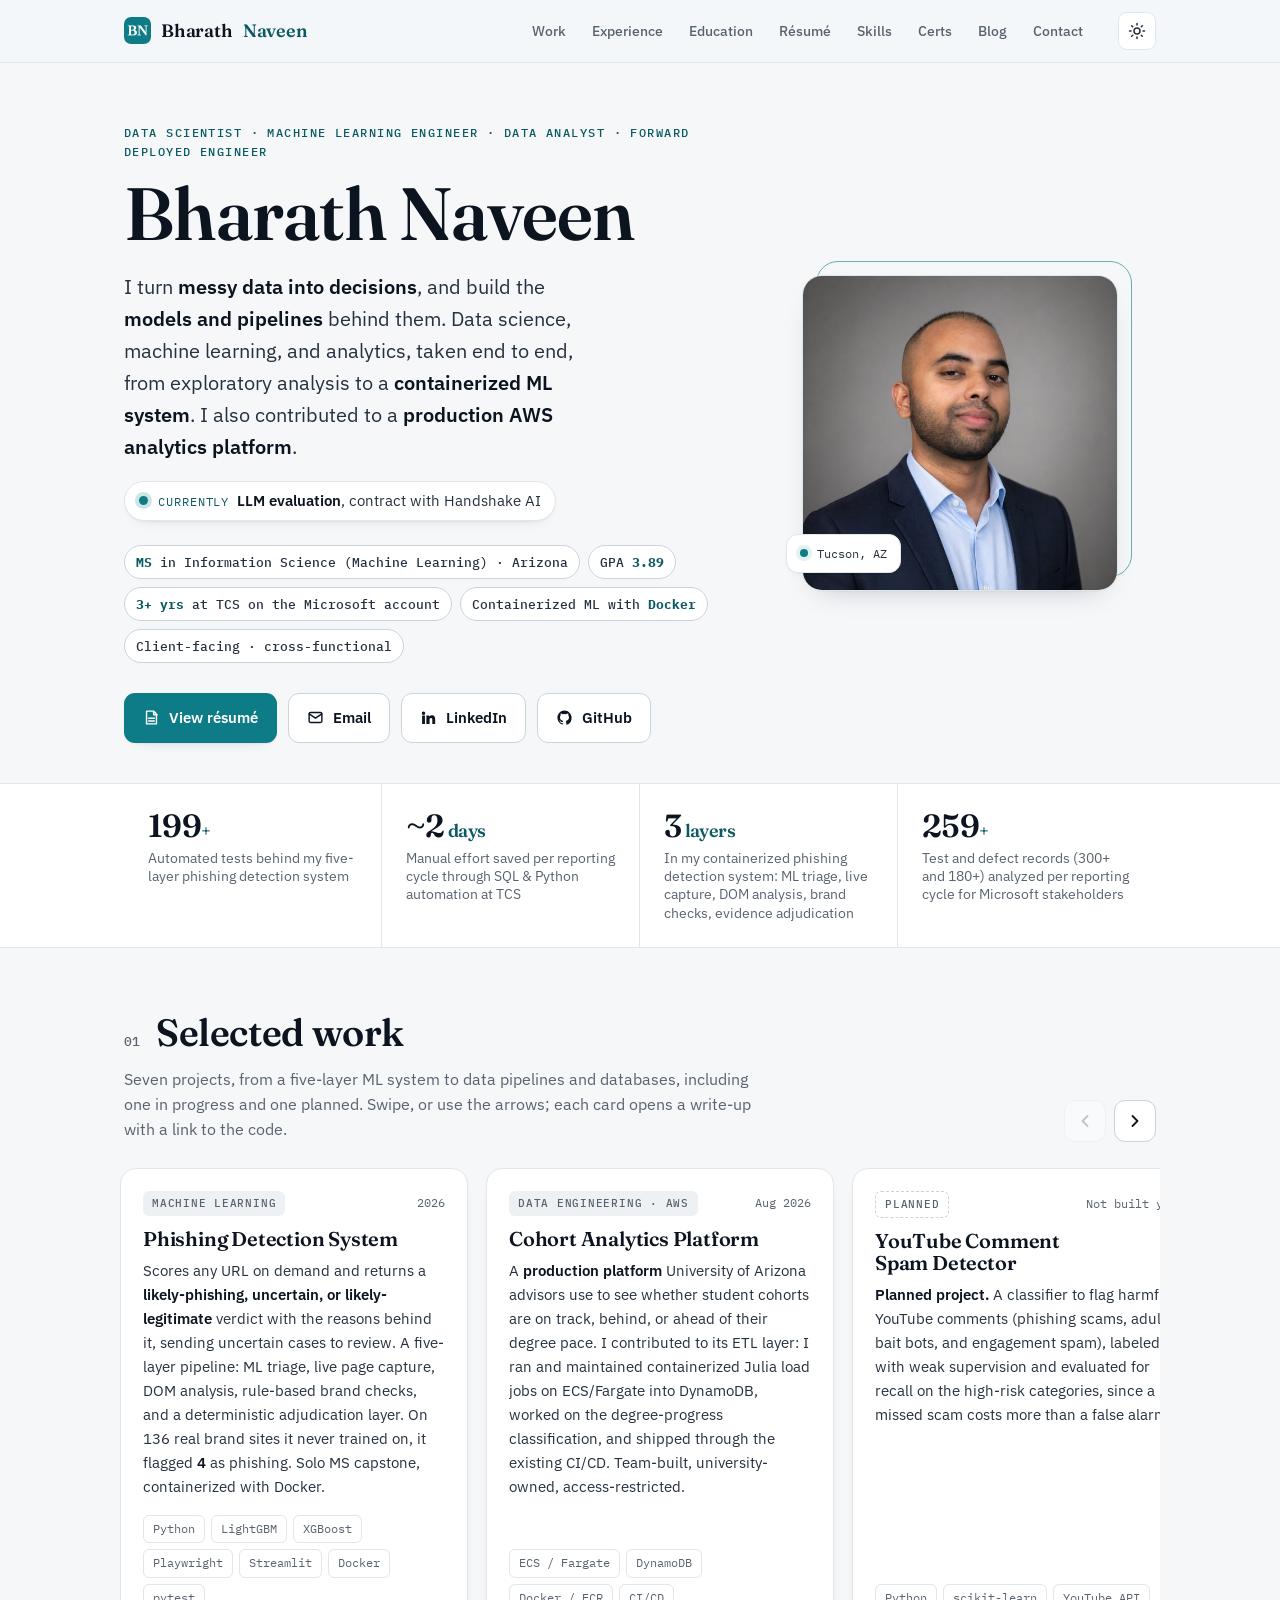
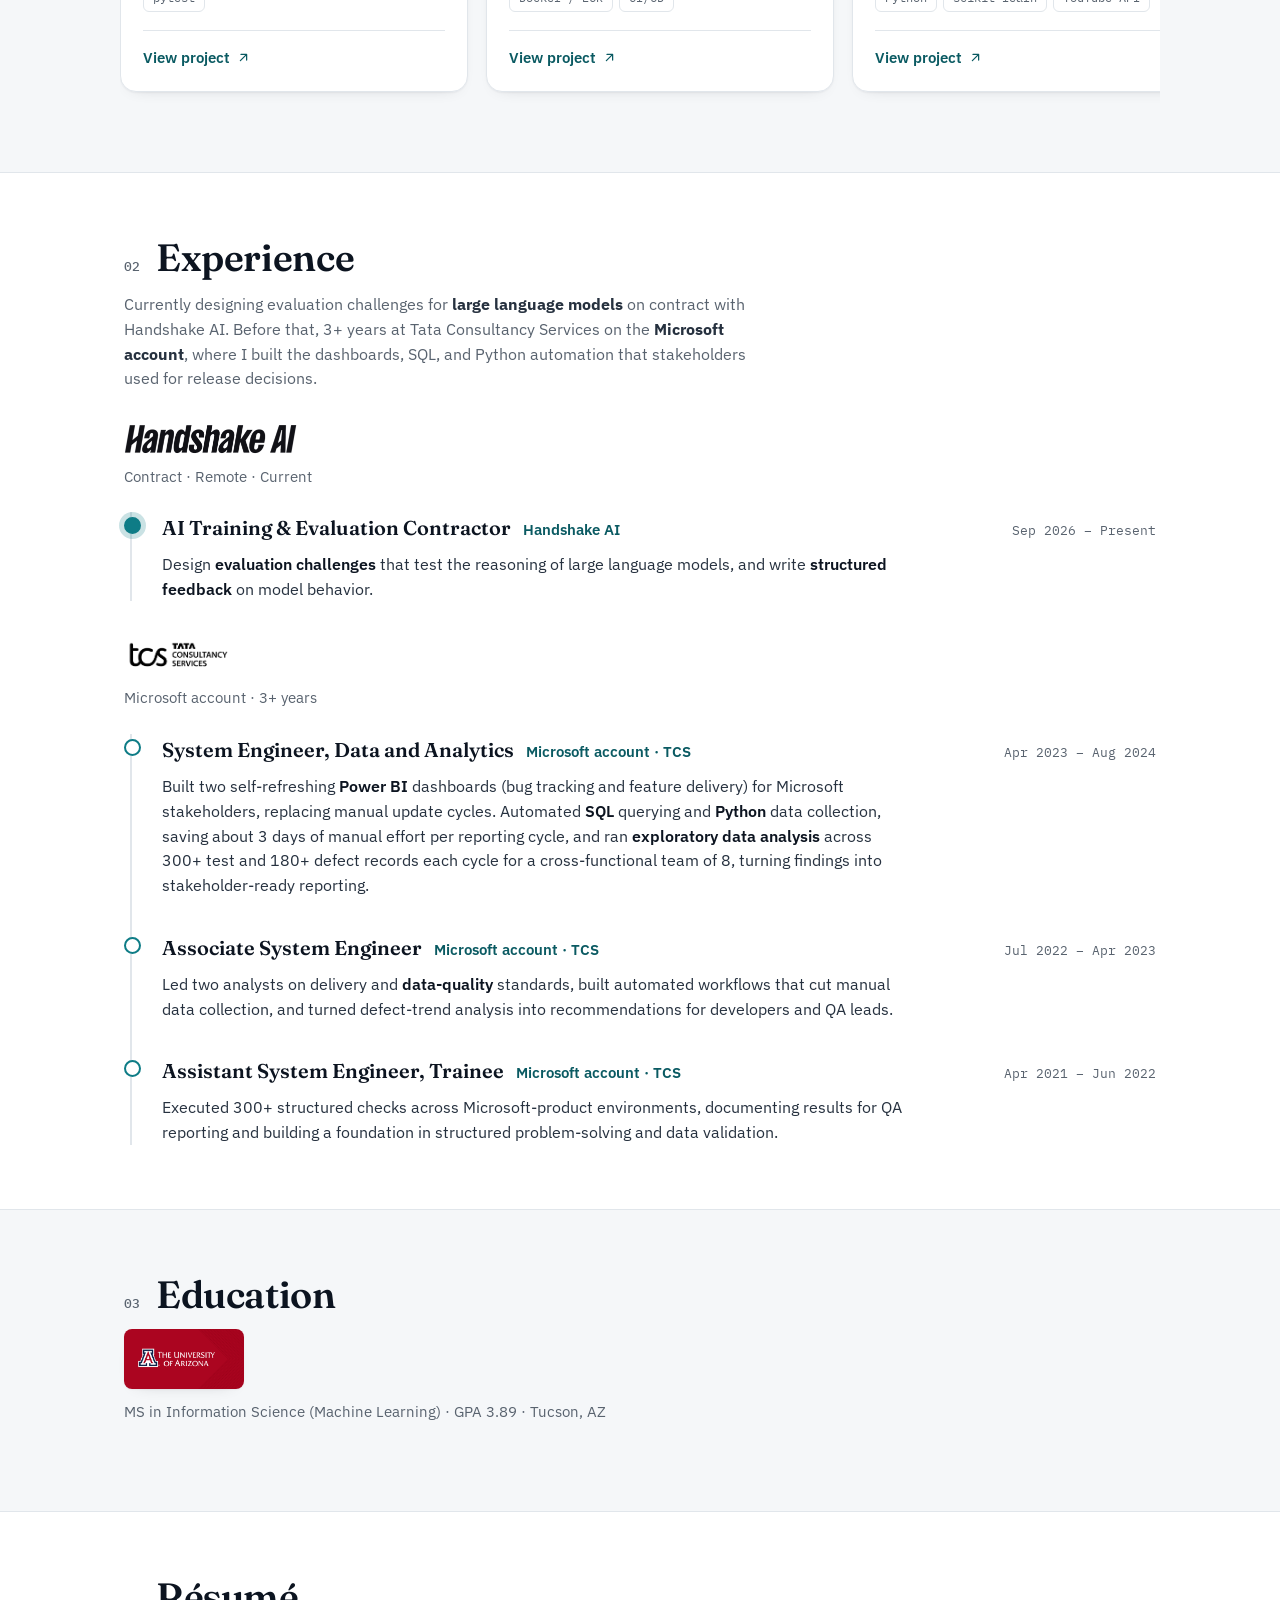
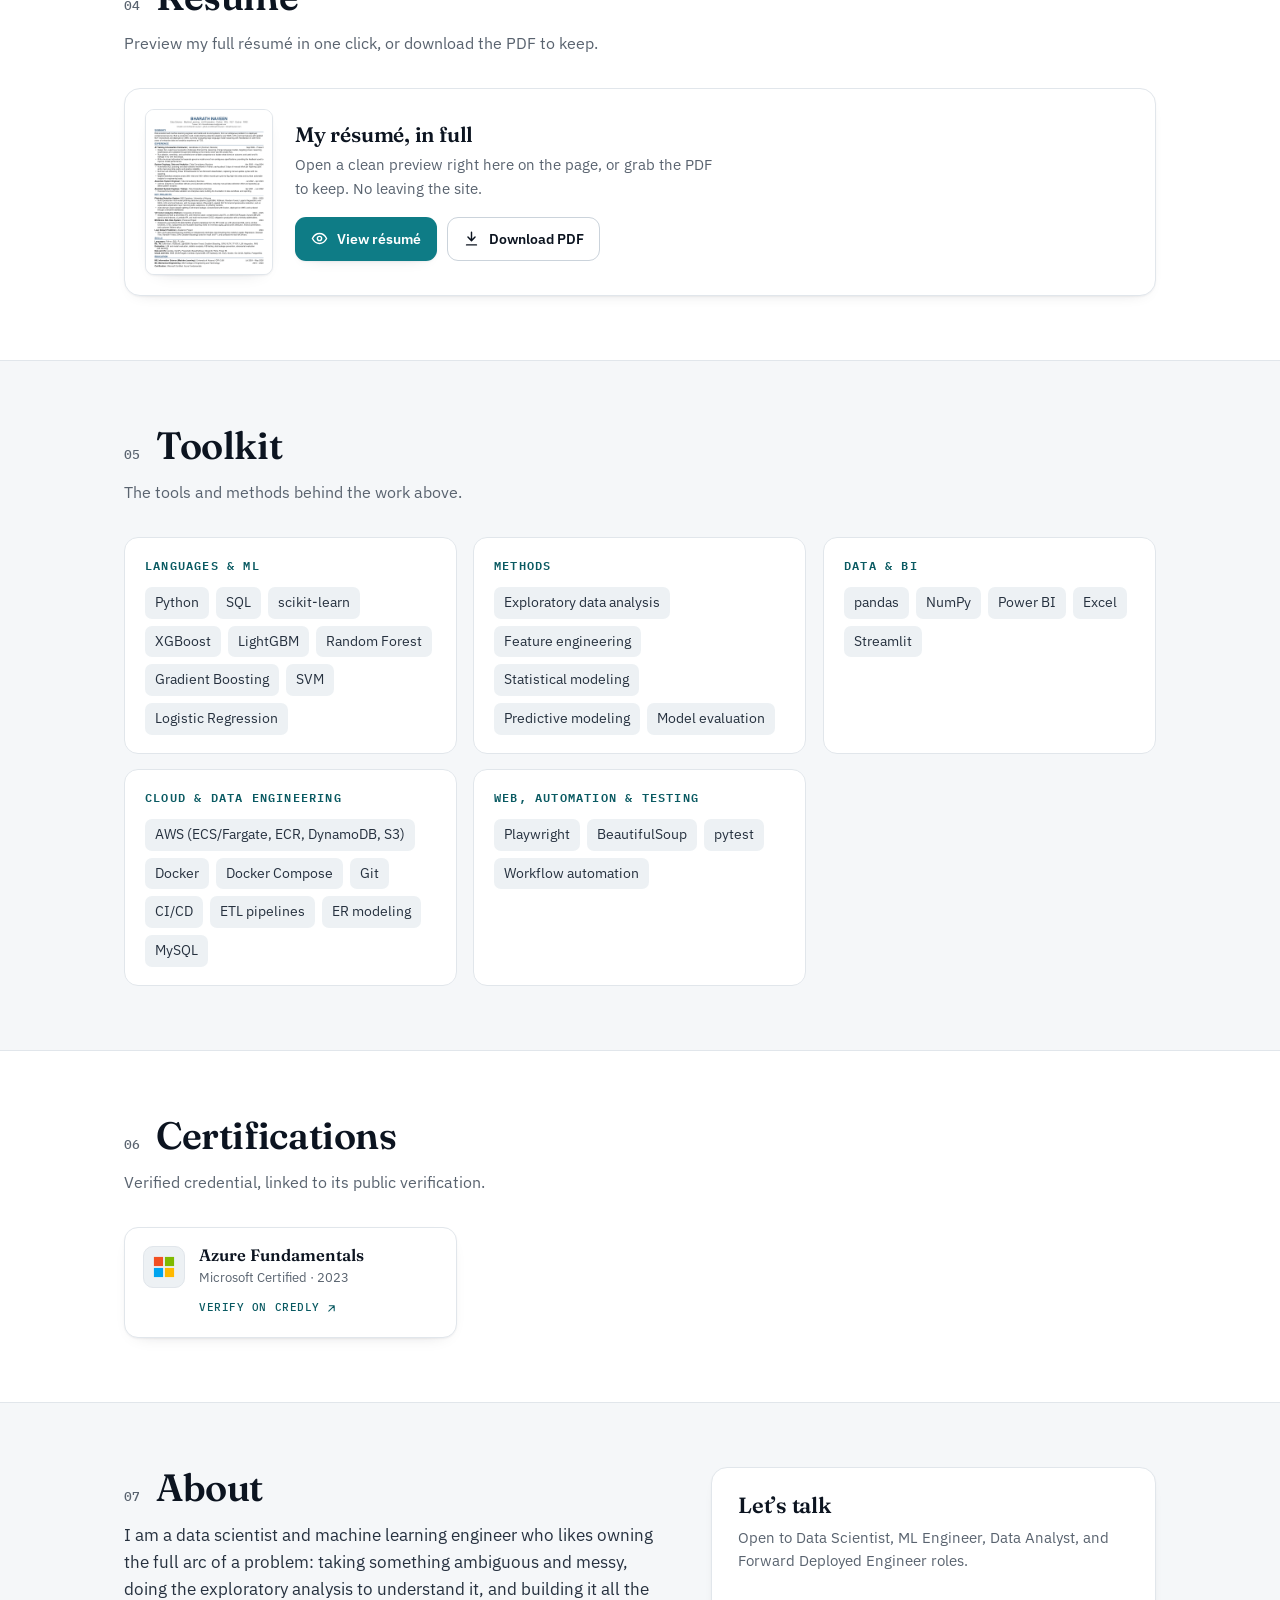
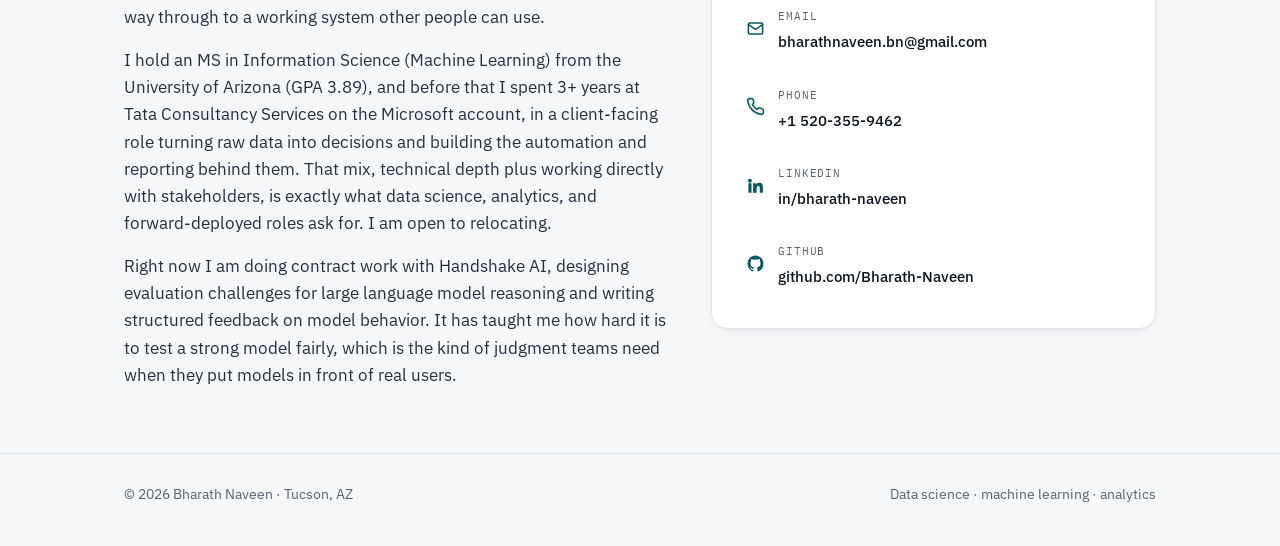
==== index.html @ 41e69784 "Phishing project: verified results from the rebuild" ====
<!doctype html>
<html lang="en">
<head>
<meta charset="utf-8">
<meta name="viewport" content="width=device-width, initial-scale=1">
<title>Bharath Naveen</title>
<meta name="description" content="Bharath Naveen, Data Scientist, Machine Learning Engineer, Data Analyst, and Forward Deployed Engineer. 3+ years at TCS on the Microsoft account. Contributed to a production AWS analytics platform; built a containerized ML system.">
<link rel="icon" href="assets/favicon.ico" sizes="any">
<link rel="icon" type="image/png" sizes="32x32" href="assets/favicon-32.png">
<link rel="icon" type="image/png" sizes="16x16" href="assets/favicon-16.png">
<link rel="apple-touch-icon" href="assets/apple-touch-icon.png">
<link rel="preconnect" href="https://fonts.googleapis.com">
<link rel="preconnect" href="https://fonts.gstatic.com" crossorigin>
<link rel="stylesheet" href="https://fonts.googleapis.com/css2?family=Fraunces:opsz,wght@9..144,400;9..144,500;9..144,600;9..144,700&family=IBM+Plex+Sans:wght@400;500;600;700&family=IBM+Plex+Mono:wght@400;500;600&display=swap">

<style>
/* ============ TOKENS ============ */
:root{
  --paper:#F5F7F9;
  --surface:#FFFFFF;
  --surface-2:#EDF1F4;
  --ink:#0C1420;
  --ink-soft:#26313F;
  --muted:#59636F;
  --line:#E1E6EB;
  --line-strong:#CBD3DB;
  --accent:#0E7C86;
  --accent-strong:#0A5A62;
  --accent-wash:#E4F1F1;
  --amber:#B76A18;
  --shadow:0 1px 2px rgba(12,20,32,.04), 0 12px 32px -18px rgba(12,20,32,.28);
  --shadow-sm:0 1px 2px rgba(12,20,32,.05), 0 6px 18px -14px rgba(12,20,32,.30);
}
:root:not([data-theme="light"]){
  @media (prefers-color-scheme: dark){
    --paper:#090E15;
    --surface:#101A24;
    --surface-2:#17232F;
    --ink:#E8EDF2;
    --ink-soft:#C4CDD7;
    --muted:#93A0AE;
    --line:#213040;
    --line-strong:#324456;
    --accent:#2DC6C0;
    --accent-strong:#5BD8D1;
    --accent-wash:#0F2A2C;
    --amber:#D89143;
    --shadow:0 1px 2px rgba(0,0,0,.4), 0 18px 40px -20px rgba(0,0,0,.7);
    --shadow-sm:0 1px 2px rgba(0,0,0,.4), 0 10px 24px -16px rgba(0,0,0,.6);
  }
}
:root[data-theme="dark"]{
  --paper:#090E15;
  --surface:#101A24;
  --surface-2:#17232F;
  --ink:#E8EDF2;
  --ink-soft:#C4CDD7;
  --muted:#93A0AE;
  --line:#213040;
  --line-strong:#324456;
  --accent:#2DC6C0;
  --accent-strong:#5BD8D1;
  --accent-wash:#0F2A2C;
  --amber:#D89143;
  --shadow:0 1px 2px rgba(0,0,0,.4), 0 18px 40px -20px rgba(0,0,0,.7);
  --shadow-sm:0 1px 2px rgba(0,0,0,.4), 0 10px 24px -16px rgba(0,0,0,.6);
}

*{box-sizing:border-box}
html{scroll-behavior:smooth}
@media (prefers-reduced-motion: reduce){html{scroll-behavior:auto}}
body{
  margin:0;
  background:var(--paper);
  color:var(--ink);
  font-family:"IBM Plex Sans", system-ui, -apple-system, "Segoe UI", sans-serif;
  font-size:17px;
  line-height:1.6;
  -webkit-font-smoothing:antialiased;
  text-rendering:optimizeLegibility;
}
a{color:inherit;text-decoration:none}
h1,h2,h3{font-family:"Fraunces", Georgia, "Times New Roman", serif; text-wrap:balance; margin:0; font-weight:600; letter-spacing:-.01em; line-height:1.08}
p{margin:0}
:focus-visible{outline:2.5px solid var(--accent); outline-offset:3px; border-radius:4px}

.wrap{max-width:1080px; margin:0 auto; padding:0 24px}
.eyebrow{
  font-family:"IBM Plex Mono", ui-monospace, monospace;
  font-size:12px; font-weight:500; letter-spacing:.12em; text-transform:uppercase;
  color:var(--accent-strong); line-height:1.6;
}

/* ============ SKIP + NAV ============ */
.skip{position:absolute; left:-9999px; top:0; background:var(--accent); color:#fff; padding:10px 16px; z-index:100; border-radius:0 0 8px 0}
.skip:focus{left:0}

.nav{
  position:sticky; top:0; z-index:50;
  backdrop-filter:saturate(1.4) blur(10px);
  background:color-mix(in srgb, var(--paper) 82%, transparent);
  border-bottom:1px solid var(--line);
}
.nav-inner{max-width:1080px; margin:0 auto; padding:12px 24px; display:flex; align-items:center; gap:20px}
.brand{font-family:"Fraunces",serif; font-weight:600; font-size:18px; letter-spacing:-.01em}
.brand span{color:var(--accent-strong)}
.nav-links{margin-left:auto; display:flex; gap:4px; align-items:center}
.nav-links a{
  font-size:14px; color:var(--muted); padding:7px 11px; border-radius:8px; font-weight:500;
  transition:color .15s, background .15s;
}
.nav-links a:hover{color:var(--ink); background:var(--surface-2)}
@media (max-width:960px){ .nav-links a.jump{display:none} }
.ttoggle{
  display:inline-flex; align-items:center; justify-content:center;
  width:38px; height:38px; border-radius:9px; border:1px solid var(--line);
  background:var(--surface); color:var(--ink-soft); cursor:pointer; margin-left:4px;
  transition:border-color .15s, color .15s;
}
.ttoggle:hover{border-color:var(--line-strong); color:var(--ink)}
.ttoggle svg{width:18px; height:18px}
.ttoggle .moon{display:none}
:root[data-theme="dark"] .ttoggle .moon{display:block}
:root[data-theme="dark"] .ttoggle .sun{display:none}
@media (prefers-color-scheme:dark){ :root:not([data-theme="light"]) .ttoggle .moon{display:block} :root:not([data-theme="light"]) .ttoggle .sun{display:none} }

/* ============ HERO ============ */
.hero{padding:60px 0 40px}
.hero-grid{display:grid; grid-template-columns:1.35fr .9fr; gap:52px; align-items:center}
@media (max-width:820px){ .hero-grid{grid-template-columns:1fr; gap:34px} .hero{padding:40px 0 30px} }
.hero h1{font-size:clamp(44px, 7vw, 74px); margin:16px 0 0; line-height:1}
.hero .lead{font-size:clamp(17.5px,2.1vw,20px); color:var(--ink-soft); margin-top:20px; max-width:40ch}
.hero .lead b{color:var(--ink); font-weight:600}

.chips{display:flex; flex-wrap:wrap; gap:8px; margin-top:24px}
.chip{
  font-family:"IBM Plex Mono",monospace; font-size:12.5px; font-weight:500;
  padding:6px 11px; border-radius:999px; border:1px solid var(--line-strong);
  color:var(--ink-soft); background:var(--surface); white-space:nowrap;
}
.chip b{color:var(--accent-strong)}

.cta{display:flex; flex-wrap:wrap; gap:11px; margin-top:30px}
.btn{
  display:inline-flex; align-items:center; gap:9px; font-weight:600; font-size:15px;
  padding:12px 18px; border-radius:11px; border:1px solid transparent; cursor:pointer;
  transition:transform .12s ease, box-shadow .15s, background .15s, border-color .15s;
}
.btn svg{width:17px; height:17px}
.btn-primary{background:var(--accent); color:#fff; box-shadow:var(--shadow-sm)}
.btn-primary:hover{transform:translateY(-2px); box-shadow:var(--shadow)}
.btn-ghost{background:var(--surface); color:var(--ink); border-color:var(--line-strong)}
.btn-ghost:hover{transform:translateY(-2px); border-color:var(--accent); color:var(--accent-strong)}
@media (prefers-reduced-motion:reduce){ .btn:hover{transform:none} }

.portrait-wrap{position:relative; justify-self:center}
.portrait{
  width:clamp(240px, 30vw, 316px); aspect-ratio:1; border-radius:20px; object-fit:cover;
  border:1px solid var(--line); box-shadow:var(--shadow); display:block; position:relative; z-index:2;
}
.portrait-frame{
  position:absolute; inset:-14px -14px auto auto; width:100%; height:100%;
  border:1.5px solid var(--accent); border-radius:22px; z-index:1; opacity:.6;
}
.portrait-badge{
  position:absolute; z-index:3; left:-16px; bottom:18px;
  background:var(--surface); border:1px solid var(--line); border-radius:12px;
  padding:9px 13px; box-shadow:var(--shadow-sm); display:flex; align-items:center; gap:9px;
  font-family:"IBM Plex Mono",monospace; font-size:12px; color:var(--ink-soft);
}
.dot{width:8px; height:8px; border-radius:50%; background:var(--accent); box-shadow:0 0 0 4px var(--accent-wash)}
@media (max-width:820px){ .portrait-badge{left:auto; right:-6px} }

/* ============ PROOF BAR ============ */
.proof{border-top:1px solid var(--line); border-bottom:1px solid var(--line); background:var(--surface)}
.proof-grid{display:grid; grid-template-columns:repeat(4,1fr)}
.proof-cell{padding:26px 24px; border-right:1px solid var(--line)}
.proof-cell:last-child{border-right:none}
.proof-num{font-family:"Fraunces",serif; font-size:32px; font-weight:600; letter-spacing:-.02em; font-variant-numeric:tabular-nums; line-height:1}
.proof-num small{font-size:18px; color:var(--accent-strong)}
.proof-lab{font-size:13.5px; color:var(--muted); margin-top:7px; line-height:1.35}
@media (max-width:720px){ .proof-grid{grid-template-columns:repeat(2,1fr)} .proof-cell:nth-child(2){border-right:none} .proof-cell:nth-child(1),.proof-cell:nth-child(2){border-bottom:1px solid var(--line)} }

/* ============ SECTIONS ============ */
section.block{padding:64px 0}
.tint{background:var(--surface); border-top:1px solid var(--line); border-bottom:1px solid var(--line)}
.sec-head{display:flex; align-items:baseline; gap:16px; margin-bottom:14px}
.sec-head h2{font-size:clamp(28px,4vw,38px)}
.sec-head .idx{font-family:"IBM Plex Mono",monospace; font-size:13px; color:var(--muted); font-weight:500}
.sec-sub{color:var(--muted); font-size:15.5px; margin-bottom:32px; max-width:64ch}
.sec-sub b{color:var(--ink-soft)}

/* ---- Work cards ---- */
.cards{display:grid; grid-template-columns:1fr 1fr; gap:20px}
@media (max-width:760px){ .cards{grid-template-columns:1fr} }
.card{
  background:var(--surface); border:1px solid var(--line); border-radius:16px; padding:26px 26px 22px;
  box-shadow:var(--shadow-sm); display:flex; flex-direction:column; position:relative;
  transition:transform .14s ease, border-color .15s, box-shadow .15s;
}
.tint .card{background:var(--paper)}
.card:hover{transform:translateY(-3px); border-color:var(--line-strong); box-shadow:var(--shadow)}
@media (prefers-reduced-motion:reduce){ .card:hover{transform:none} }
.card.feature{grid-column:span 2}
@media (max-width:760px){ .card.feature{grid-column:span 1} }
.card-tags{display:flex; gap:8px; flex-wrap:wrap; margin-bottom:14px}
.tag{font-family:"IBM Plex Mono",monospace; font-size:11px; font-weight:500; letter-spacing:.07em; text-transform:uppercase; padding:4px 9px; border-radius:6px; background:var(--surface-2); color:var(--muted)}
.tint .tag{background:var(--surface)}
.tag.live{background:var(--accent-wash); color:var(--accent-strong); display:inline-flex; align-items:center; gap:6px}
.tag.live .dot{width:7px;height:7px; box-shadow:0 0 0 3px color-mix(in srgb, var(--accent) 22%, transparent)}
.card h3{font-size:23px; letter-spacing:-.015em}
.card .what{color:var(--ink-soft); margin-top:10px; font-size:16px; max-width:78ch}
.card .what b{color:var(--ink); font-weight:600}
.card-mid{display:flex; flex-wrap:wrap; gap:24px; margin-top:18px}
.metric .mnum{font-family:"Fraunces",serif; font-size:23px; font-weight:600; font-variant-numeric:tabular-nums; letter-spacing:-.02em; line-height:1}
.metric .mlab{font-family:"IBM Plex Mono",monospace; font-size:11px; color:var(--muted); text-transform:uppercase; letter-spacing:.06em; margin-top:5px}
.stack{display:flex; flex-wrap:wrap; gap:6px; margin-top:18px}
.pill{font-family:"IBM Plex Mono",monospace; font-size:11.5px; padding:4px 9px; border-radius:6px; border:1px solid var(--line); color:var(--muted)}
.card-foot{margin-top:auto; padding-top:20px; display:flex; gap:16px; align-items:center; flex-wrap:wrap}
.link{font-weight:600; font-size:14.5px; color:var(--accent-strong); display:inline-flex; align-items:center; gap:6px}
.link svg{width:15px; height:15px; transition:transform .15s}
.link:hover svg{transform:translate(2px,-2px)}
.note{font-size:13px; color:var(--muted)}

/* ---- Projects rail ---- */
.rail-head{display:flex; align-items:flex-end; justify-content:space-between; gap:16px; margin-bottom:22px}
.rail-head .sec-sub{margin-bottom:0}
.rail-arrows{display:flex; gap:8px; flex:none}
.rail-btn{width:42px; height:42px; border-radius:11px; border:1px solid var(--line-strong); background:var(--surface); color:var(--ink); cursor:pointer; display:flex; align-items:center; justify-content:center; transition:border-color .15s, color .15s}
.rail-btn:hover{border-color:var(--accent); color:var(--accent-strong)}
.rail-btn:disabled{opacity:.35; cursor:default; border-color:var(--line); color:var(--muted)}
.rail-btn svg{width:20px; height:20px}
@media (max-width:640px){ .rail-arrows{display:none} }
.proj-rail{display:flex; gap:18px; overflow-x:auto; scroll-snap-type:x mandatory; scroll-behavior:smooth; padding:4px 4px 16px; margin:0 -4px}
.proj-rail:focus-visible{outline:2.5px solid var(--accent); outline-offset:4px; border-radius:8px}
.proj-rail::-webkit-scrollbar{height:8px}
.proj-rail::-webkit-scrollbar-thumb{background:var(--line-strong); border-radius:99px}
.proj-rail::-webkit-scrollbar-track{background:transparent}
.pcard{flex:0 0 clamp(288px, 84vw, 348px); scroll-snap-align:start; background:var(--surface); border:1px solid var(--line); border-radius:16px; padding:22px; box-shadow:var(--shadow-sm); display:flex; flex-direction:column; transition:border-color .15s, box-shadow .15s}
.pcard:hover{border-color:var(--line-strong); box-shadow:var(--shadow)}
.pcard .ptop{display:flex; align-items:center; justify-content:space-between; gap:10px; margin-bottom:12px}
.pcard .pdate{font-family:"IBM Plex Mono",monospace; font-size:11.5px; color:var(--muted); white-space:nowrap}
.pcard .tag.wip{background:transparent; border:1px dashed var(--line-strong); color:var(--muted)}
.pcard h3{font-size:20px; letter-spacing:-.01em}
.pcard .pwhat{color:var(--ink-soft); font-size:15px; margin-top:9px; flex:1}
.pcard .pwhat b{color:var(--ink); font-weight:600}
.pcard .pstack{display:flex; flex-wrap:wrap; gap:6px; margin-top:16px}
.pcard{position:relative}
.pcard .pfoot{margin-top:18px; padding-top:15px; border-top:1px solid var(--line); display:flex; gap:14px; align-items:center; flex-wrap:wrap}
.pcard .pfoot .link::after{content:""; position:absolute; inset:0; z-index:1; border-radius:16px}
.pcard:hover .pfoot .link{text-decoration:underline}

/* rail motion + polish */
.pcard{transition:border-color .18s ease, box-shadow .22s ease, transform .22s cubic-bezier(.22,.61,.36,1)}
.pcard:hover{border-color:var(--accent); transform:translateY(-5px); box-shadow:0 16px 38px -18px color-mix(in srgb, var(--accent) 40%, transparent), var(--shadow)}
.rail-btn{transition:border-color .15s, color .15s, transform .12s ease}
.rail-btn:active{transform:scale(.93)}
.proj-rail.grab{cursor:grab}
.proj-rail.dragging{cursor:grabbing; scroll-behavior:auto; scroll-snap-type:none; user-select:none}
@keyframes cardIn{from{opacity:0} to{opacity:1}}
.proj-rail.js-anim .pcard{opacity:0}
.proj-rail.js-anim.reveal .pcard{animation:cardIn .5s ease forwards}
.proj-rail.js-anim.reveal .pcard:nth-child(1){animation-delay:.03s}
.proj-rail.js-anim.reveal .pcard:nth-child(2){animation-delay:.10s}
.proj-rail.js-anim.reveal .pcard:nth-child(3){animation-delay:.17s}
.proj-rail.js-anim.reveal .pcard:nth-child(4){animation-delay:.24s}
.proj-rail.js-anim.reveal .pcard:nth-child(5){animation-delay:.31s}
.proj-rail.js-anim.reveal .pcard:nth-child(6){animation-delay:.38s}
.proj-rail.js-anim.reveal .pcard:nth-child(7){animation-delay:.45s}
@media (prefers-reduced-motion:reduce){ .pcard:hover{transform:none} .proj-rail.js-anim .pcard{opacity:1} }

/* ---- Experience ---- */
.xp{display:grid; grid-template-columns:1fr; gap:0; border-left:2px solid var(--line); margin-left:6px}
.xrow{position:relative; padding:0 0 34px 30px}
.xrow:last-child{padding-bottom:0}
.xrow::before{content:""; position:absolute; left:-8px; top:5px; width:13px; height:13px; border-radius:50%; background:var(--surface); border:2.5px solid var(--accent)}
.xrow .xtop{display:flex; flex-wrap:wrap; align-items:baseline; gap:6px 12px}
.xrole{font-family:"Fraunces",serif; font-size:20px; font-weight:600}
.xco{color:var(--accent-strong); font-weight:600; font-size:15px}
.xdate{font-family:"IBM Plex Mono",monospace; font-size:12.5px; color:var(--muted); margin-left:auto}
.xbody{color:var(--ink-soft); margin-top:8px; font-size:15.5px; max-width:74ch}
.xbody b{color:var(--ink); font-weight:600}

/* ---- Résumé card + modal ---- */
.resume-cta{display:flex; gap:22px; align-items:center; background:var(--surface); border:1px solid var(--line); border-radius:16px; padding:20px; box-shadow:var(--shadow-sm)}
.resume-thumb{flex:none; width:128px; height:166px; border-radius:9px; overflow:hidden; border:1px solid var(--line); box-shadow:var(--shadow-sm); display:block; cursor:pointer; position:relative; background:#fff}
.resume-thumb img{width:100%; height:100%; object-fit:cover; object-position:top center; display:block}
.resume-thumb::after{content:"View"; position:absolute; inset:auto 0 0 0; padding:14px 6px 6px; text-align:center; font-family:"IBM Plex Mono",monospace; font-size:11px; letter-spacing:.08em; text-transform:uppercase; color:#fff; background:linear-gradient(transparent, rgba(6,10,16,.78)); opacity:0; transition:opacity .15s}
.resume-thumb:hover::after{opacity:1}
.rc-body{flex:1; min-width:0}
.rc-body h3{font-size:21px}
.rc-body p{color:var(--muted); font-size:15px; margin-top:7px; max-width:48ch}
.rc-actions{display:flex; gap:10px; margin-top:16px; flex-wrap:wrap}
.btn-sm{padding:10px 15px; font-size:14px}
@media (max-width:560px){
  .resume-cta{flex-direction:column; align-items:stretch; gap:16px}
  .resume-thumb{width:100%; height:96px}
  .rc-actions .btn{flex:1; justify-content:center}
}

/* modal */
.modal[hidden]{display:none}
.modal{position:fixed; inset:0; z-index:100; display:flex; align-items:center; justify-content:center; padding:24px}
.modal-backdrop{position:absolute; inset:0; background:rgba(6,10,16,.74)}
.modal-panel{position:relative; z-index:1; background:var(--surface); border:1px solid var(--line); border-radius:14px; width:min(780px,100%); max-height:92vh; display:flex; flex-direction:column; overflow:hidden; box-shadow:var(--shadow)}
.modal-bar{display:flex; align-items:center; gap:12px; padding:13px 16px; border-bottom:1px solid var(--line)}
.modal-bar .mt{font-family:"Fraunces",serif; font-weight:600; font-size:18px; margin-right:auto}
.modal-close{width:36px; height:36px; border-radius:9px; border:1px solid var(--line); background:var(--paper); color:var(--ink); cursor:pointer; display:flex; align-items:center; justify-content:center; flex:none}
.modal-close:hover{border-color:var(--line-strong)}
.modal-close svg{width:18px; height:18px}
.modal-body{overflow-y:auto; padding:16px; display:flex; flex-direction:column; gap:14px; background:var(--surface-2)}
.modal-body img{width:100%; display:block; border:1px solid var(--line); border-radius:8px; background:#fff}
@media (max-width:560px){ .modal{padding:0} .modal-panel{width:100%; height:100%; max-height:100%; border-radius:0} }

/* ---- mobile polish ---- */
@media (max-width:640px){
  section.block{padding:46px 0}
  .hero{padding:32px 0 24px}
  .eyebrow{font-size:11px; letter-spacing:.1em}
  .proof-cell{padding:20px 16px}
  .cards{gap:16px}
}

/* ---- Skills ---- */
.skills{display:grid; grid-template-columns:repeat(3,1fr); gap:16px}
@media (max-width:760px){ .skills{grid-template-columns:1fr} }
.skgroup{background:var(--surface); border:1px solid var(--line); border-radius:14px; padding:18px 20px}
.tint .skgroup{background:var(--paper)}
.skgroup h4{margin:0 0 12px; font-family:"IBM Plex Mono",monospace; font-size:12px; font-weight:600; letter-spacing:.1em; text-transform:uppercase; color:var(--accent-strong)}
.sklist{display:flex; flex-wrap:wrap; gap:7px}
.sk{font-size:13.5px; padding:5px 10px; border-radius:7px; background:var(--surface-2); color:var(--ink-soft)}
.tint .sk{background:var(--surface)}

/* ---- Certifications ---- */
.certs-grid{display:grid; grid-template-columns:repeat(auto-fill, minmax(250px,1fr)); gap:16px}
.cert{display:flex; gap:14px; align-items:flex-start; background:var(--surface); border:1px solid var(--line); border-radius:14px; padding:18px; box-shadow:var(--shadow-sm); transition:transform .14s ease, border-color .15s}
.cert:hover{transform:translateY(-2px); border-color:var(--line-strong)}
@media (prefers-reduced-motion:reduce){ .cert:hover{transform:none} }
.cert-logo{flex:none; width:42px; height:42px; border-radius:10px; display:flex; align-items:center; justify-content:center; background:var(--surface-2); border:1px solid var(--line)}
.cert-logo svg{width:22px; height:22px}
.cert-b{min-width:0}
.cert-b h4{margin:0; font-family:"Fraunces",serif; font-size:16.5px; font-weight:600; line-height:1.18}
.cert-b .iss{font-size:13px; color:var(--muted); margin-top:3px}
.cert-b .vf{display:inline-flex; align-items:center; gap:5px; margin-top:10px; font-family:"IBM Plex Mono",monospace; font-size:11px; font-weight:500; color:var(--accent-strong); text-transform:uppercase; letter-spacing:.05em}
.cert-b .vf svg{width:13px; height:13px; transition:transform .15s}
.cert-b .vf:hover svg{transform:translate(2px,-2px)}
.learn-note{margin-top:20px; font-size:14.5px; color:var(--muted)}
.learn-note a{color:var(--accent-strong); font-weight:600}

/* ---- About / Contact ---- */
.about-grid{display:grid; grid-template-columns:1.1fr .9fr; gap:44px; align-items:start}
@media (max-width:760px){ .about-grid{grid-template-columns:1fr; gap:30px} }
.about p{color:var(--ink-soft); font-size:17px; max-width:60ch}
.about p + p{margin-top:16px}
.about-grid > *{min-width:0}
.contact-card .cv{overflow-wrap:anywhere}
.contact-card{background:var(--surface); border:1px solid var(--line); border-radius:16px; padding:26px; box-shadow:var(--shadow-sm)}
.tint .contact-card{background:var(--paper)}
.contact-card h3{font-size:22px}
.contact-list{margin-top:18px; display:flex; flex-direction:column; gap:2px}
.crow{display:flex; align-items:center; gap:13px; padding:11px 8px; border-radius:10px; transition:background .15s}
.crow:hover{background:var(--surface-2)}
.crow svg{width:19px; height:19px; color:var(--accent-strong); flex:none}
.crow .cl{font-family:"IBM Plex Mono",monospace; font-size:11px; text-transform:uppercase; letter-spacing:.08em; color:var(--muted)}
.crow .cv{font-size:15px; font-weight:500; color:var(--ink)}

footer{border-top:1px solid var(--line); padding:30px 0 40px; color:var(--muted); font-size:13.5px}
.foot-inner{display:flex; flex-wrap:wrap; gap:12px; align-items:center; justify-content:space-between}
.foot-inner a{color:var(--muted)}
.foot-inner a:hover{color:var(--accent-strong)}

/* ============ MOBILE NAV ============ */
.nav-right{display:flex; align-items:center; gap:6px}
.nav-toggle{
  display:none; width:38px; height:38px; border-radius:9px; border:1px solid var(--line);
  background:var(--surface); color:var(--ink-soft); cursor:pointer; position:relative;
  transition:border-color .15s, color .15s;
}
.nav-toggle:hover{border-color:var(--line-strong); color:var(--ink)}
.nav-toggle .bar{position:absolute; left:9px; right:9px; height:2px; background:currentColor; border-radius:2px; transition:transform .26s cubic-bezier(.22,.61,.36,1), opacity .18s ease}
.nav-toggle .bar:nth-child(1){top:12px}
.nav-toggle .bar:nth-child(2){top:18px}
.nav-toggle .bar:nth-child(3){top:24px}
.nav-toggle[aria-expanded="true"] .bar:nth-child(1){transform:translateY(6px) rotate(45deg)}
.nav-toggle[aria-expanded="true"] .bar:nth-child(2){opacity:0}
.nav-toggle[aria-expanded="true"] .bar:nth-child(3){transform:translateY(-6px) rotate(-45deg)}
.mobile-menu{display:none; overflow:hidden; border-bottom:1px solid transparent}
.mobile-menu .mm-inner{max-width:1080px; margin:0 auto; padding:6px 16px 14px; display:flex; flex-direction:column}
.mobile-menu a{padding:14px 12px; border-radius:10px; font-size:16px; font-weight:500; color:var(--ink-soft); border-bottom:1px solid var(--line)}
.mobile-menu a:last-child{border-bottom:none}
.mobile-menu a:active,.mobile-menu a:hover{background:var(--surface-2); color:var(--ink)}
@media (max-width:960px){
  .nav-links{display:none}
  .nav-toggle{display:inline-flex; align-items:center; justify-content:center}
  .nav-right{margin-left:auto}
  .mobile-menu{display:block; max-height:0; border-bottom-color:var(--line); transition:max-height .34s cubic-bezier(.22,.61,.36,1)}
  .mobile-menu.open{max-height:78vh}
}
@media (prefers-reduced-motion:reduce){ .mobile-menu{transition:none} .nav-toggle .bar{transition:none} }

/* ============ SCROLL REVEAL ============ */
.rv{opacity:0; transform:translateY(22px); transition:opacity .7s cubic-bezier(.22,.61,.36,1), transform .7s cubic-bezier(.22,.61,.36,1); will-change:opacity, transform}
.rv.in{opacity:1; transform:none}
@media (prefers-reduced-motion:reduce){ .rv{opacity:1; transform:none; transition:none} }

/* hero load-in */
@keyframes heroUp{from{opacity:0; transform:translateY(16px)} to{opacity:1; transform:none}}
.hero .eyebrow,.hero h1,.hero .lead,.hero .now-line,.hero .chips,.hero .cta,.portrait-wrap{opacity:0; animation:heroUp .75s cubic-bezier(.22,.61,.36,1) forwards}
.hero .eyebrow{animation-delay:.04s}
.hero h1{animation-delay:.12s}
.hero .lead{animation-delay:.22s}
.hero .now-line{animation-delay:.27s}
.hero .chips{animation-delay:.32s}
.hero .cta{animation-delay:.42s}
.portrait-wrap{animation-delay:.18s}
@media (prefers-reduced-motion:reduce){ .hero .eyebrow,.hero h1,.hero .lead,.hero .now-line,.hero .chips,.hero .cta,.portrait-wrap{opacity:1; animation:none} }

/* ============ BRAND LOGO + ORG LOGOS ============ */
.brand{display:inline-flex; align-items:center; gap:10px}
.brand-logo{width:27px; height:27px; border-radius:7px; display:block; flex:none}
.orglockup{margin-bottom:24px}
.orglogo-img{display:block; width:auto; margin:0 0 11px}
.orglogo-img.tcs{height:34px}
.orglogo-img.ua{height:60px; border-radius:8px; box-shadow:var(--shadow-sm)}
.orglogo-img.hs{height:30px}
.tcs-d,.hs-d{display:none}
:root[data-theme="dark"] .tcs-l,:root[data-theme="dark"] .hs-l{display:none}
:root[data-theme="dark"] .tcs-d,:root[data-theme="dark"] .hs-d{display:block}
@media (prefers-color-scheme:dark){ :root:not([data-theme="light"]) .tcs-l,:root:not([data-theme="light"]) .hs-l{display:none} :root:not([data-theme="light"]) .tcs-d,:root:not([data-theme="light"]) .hs-d{display:block} }
.orgmeta{font-size:14.5px; color:var(--muted)}
.xp + .orglockup{margin-top:40px}
.xrow.now::before{background:var(--accent); box-shadow:0 0 0 5px color-mix(in srgb, var(--accent) 22%, transparent)}
/* hero "currently" line */
.now-line{display:inline-flex; align-items:center; gap:10px; margin-top:18px; padding:7px 14px; border:1px solid var(--line); border-radius:999px; background:var(--surface); font-size:14.5px; color:var(--ink-soft); box-shadow:var(--shadow-sm)}
.now-line b{color:var(--ink); font-weight:600}
.now-line .now-dot{flex:none; width:9px; height:9px; border-radius:50%; background:var(--accent); box-shadow:0 0 0 4px color-mix(in srgb, var(--accent) 20%, transparent)}
.now-line .now-k{font-family:"IBM Plex Mono",monospace; font-size:11.5px; letter-spacing:.08em; text-transform:uppercase; color:var(--accent-strong)}
@media (max-width:560px){ .now-line{border-radius:14px; align-items:flex-start} .now-line .now-dot{margin-top:5px} }
</style>
</head>
<body>
<a class="skip" href="#work">Skip to work</a>

<nav class="nav">
  <div class="nav-inner">
    <a class="brand" href="#top"><img class="brand-logo" src="assets/apple-touch-icon.png" alt=""> Bharath <span>Naveen</span></a>
    <div class="nav-links">
      <a class="jump" href="#work">Work</a>
      <a class="jump" href="#experience">Experience</a>
      <a class="jump" href="#education">Education</a>
      <a class="jump" href="#resume">Résumé</a>
      <a class="jump" href="#skills">Skills</a>
      <a class="jump" href="#certs">Certs</a>
      <a class="jump" href="blog.html">Blog</a>
      <a class="jump" href="#contact">Contact</a>
    </div>
    <div class="nav-right">
      <button class="ttoggle" id="themeBtn" aria-label="Toggle light and dark theme">
        <svg class="sun" viewBox="0 0 24 24" fill="none" stroke="currentColor" stroke-width="2" stroke-linecap="round"><circle cx="12" cy="12" r="4"/><path d="M12 2v2M12 20v2M4.9 4.9l1.4 1.4M17.7 17.7l1.4 1.4M2 12h2M20 12h2M4.9 19.1l1.4-1.4M17.7 6.3l1.4-1.4"/></svg>
        <svg class="moon" viewBox="0 0 24 24" fill="none" stroke="currentColor" stroke-width="2" stroke-linecap="round" stroke-linejoin="round"><path d="M21 12.8A9 9 0 1 1 11.2 3a7 7 0 0 0 9.8 9.8z"/></svg>
      </button>
      <button class="nav-toggle" id="navToggle" aria-label="Open menu" aria-expanded="false" aria-controls="mobileMenu">
        <span class="bar"></span><span class="bar"></span><span class="bar"></span>
      </button>
    </div>
  </div>
  <div class="mobile-menu" id="mobileMenu">
    <div class="mm-inner">
      <a href="#work">Work</a>
      <a href="#experience">Experience</a>
      <a href="#education">Education</a>
      <a href="#resume">Résumé</a>
      <a href="#skills">Skills</a>
      <a href="#certs">Certs</a>
      <a href="blog.html">Blog</a>
      <a href="#about">About</a>
      <a href="#contact">Contact</a>
    </div>
  </div>
</nav>

<span id="top"></span>
<header class="hero">
  <div class="wrap hero-grid">
    <div>
      <p class="eyebrow">Data Scientist · Machine Learning Engineer · Data Analyst · Forward Deployed Engineer</p>
      <h1>Bharath Naveen</h1>
      <p class="lead">I turn <b>messy data into decisions</b>, and build the <b>models and pipelines</b> behind them. Data science, machine learning, and analytics, taken end to end, from exploratory analysis to a <b>containerized ML system</b>. I also contributed to a <b>production AWS analytics platform</b>.</p>
      <a class="now-line" href="#experience"><span class="now-dot" aria-hidden="true"></span><span><span class="now-k">Currently</span>&nbsp; <b>LLM evaluation</b>, contract with Handshake AI</span></a>
      <div class="chips">
        <span class="chip"><b>MS</b>&nbsp;in Information Science (Machine Learning) · Arizona</span>
        <span class="chip">GPA <b>3.89</b></span>
        <span class="chip"><b>3+ yrs</b>&nbsp;at TCS on the Microsoft account</span>
        <span class="chip">Containerized ML with <b>Docker</b></span>
        <span class="chip">Client-facing · cross-functional</span>
      </div>
      <div class="cta">
        <a class="btn btn-primary" href="assets/Bharath_Naveen_Resume.pdf" data-resume>
          <svg viewBox="0 0 24 24" fill="none" stroke="currentColor" stroke-width="2" stroke-linecap="round" stroke-linejoin="round"><path d="M9 3h6l4 4v14H5V3zM15 3v5h5M8 13h8M8 17h8"/></svg>
          View résumé
        </a>
        <a class="btn btn-ghost" href="mailto:bharathnaveen.bn@gmail.com">
          <svg viewBox="0 0 24 24" fill="none" stroke="currentColor" stroke-width="2" stroke-linecap="round" stroke-linejoin="round"><rect x="3" y="5" width="18" height="14" rx="2"/><path d="m3 7 9 6 9-6"/></svg>
          Email
        </a>
        <a class="btn btn-ghost" href="https://www.linkedin.com/in/bharath-naveen/" target="_blank" rel="noopener">
          <svg viewBox="0 0 24 24" fill="currentColor"><path d="M4.98 3.5a2.5 2.5 0 1 1 0 5 2.5 2.5 0 0 1 0-5zM3 9h4v12H3zM9 9h3.8v1.7h.05c.53-1 1.83-2.05 3.76-2.05 4.02 0 4.76 2.65 4.76 6.1V21h-4v-5.4c0-1.29-.02-2.95-1.8-2.95-1.8 0-2.07 1.4-2.07 2.85V21H9z"/></svg>
          LinkedIn
        </a>
        <a class="btn btn-ghost" href="https://github.com/Bharath-Naveen" target="_blank" rel="noopener">
          <svg viewBox="0 0 24 24" fill="currentColor"><path d="M12 2C6.48 2 2 6.58 2 12.25c0 4.53 2.87 8.37 6.84 9.73.5.1.68-.22.68-.49 0-.24-.01-.87-.01-1.71-2.78.62-3.37-1.37-3.37-1.37-.45-1.18-1.11-1.49-1.11-1.49-.91-.64.07-.62.07-.62 1 .07 1.53 1.06 1.53 1.06.89 1.56 2.34 1.11 2.91.85.09-.66.35-1.11.63-1.37-2.22-.26-4.56-1.14-4.56-5.06 0-1.12.39-2.03 1.03-2.75-.1-.26-.45-1.3.1-2.71 0 0 .84-.28 2.75 1.05a9.3 9.3 0 0 1 5 0c1.91-1.33 2.75-1.05 2.75-1.05.55 1.41.2 2.45.1 2.71.64.72 1.03 1.63 1.03 2.75 0 3.93-2.35 4.79-4.58 5.05.36.32.68.95.68 1.92 0 1.39-.01 2.51-.01 2.85 0 .27.18.6.69.49A10.03 10.03 0 0 0 22 12.25C22 6.58 17.52 2 12 2z"/></svg>
          GitHub
        </a>
      </div>
    </div>
    <div class="portrait-wrap">
      <span class="portrait-frame" aria-hidden="true"></span>
      <img class="portrait" src="assets/headshot.jpg" alt="Portrait of Bharath Naveen" width="316" height="316">
      <span class="portrait-badge"><span class="dot"></span>Tucson, AZ</span>
    </div>
  </div>
</header>

<div class="proof">
  <div class="wrap">
    <div class="proof-grid">
      <div class="proof-cell">
        <div class="proof-num"><span class="cnum" data-to="370" data-dec="0">0</span><small>+</small></div>
        <div class="proof-lab">Automated tests behind my five-layer phishing detection system</div>
      </div>
      <div class="proof-cell">
        <div class="proof-num">~<span class="cnum" data-to="3" data-dec="0">0</span><small>&nbsp;days</small></div>
        <div class="proof-lab">Manual effort saved per reporting cycle through SQL &amp; Python automation at TCS</div>
      </div>
      <div class="proof-cell">
        <div class="proof-num"><span class="cnum" data-to="5" data-dec="0">0</span><small>&nbsp;layers</small></div>
        <div class="proof-lab">In my containerized phishing detection system: ML triage, live capture, DOM analysis, brand checks, evidence adjudication</div>
      </div>
      <div class="proof-cell">
        <div class="proof-num"><span class="cnum" data-to="480" data-dec="0">0</span><small>+</small></div>
        <div class="proof-lab">Test and defect records (300+ and 180+) analyzed per reporting cycle for Microsoft stakeholders</div>
      </div>
    </div>
  </div>
</div>

<main>
<section class="block" id="work">
  <div class="wrap">
    <div class="sec-head"><span class="idx">01</span><h2>Selected work</h2></div>
    <div class="rail-head">
      <p class="sec-sub">Seven projects, from a five-layer ML system to data pipelines and databases, including one in progress and one planned. Swipe, or use the arrows; each card opens a write-up with a link to the code.</p>
      <div class="rail-arrows">
        <button class="rail-btn" data-prev aria-label="Previous projects"><svg viewBox="0 0 24 24" fill="none" stroke="currentColor" stroke-width="2.2" stroke-linecap="round" stroke-linejoin="round"><path d="M15 6l-6 6 6 6"/></svg></button>
        <button class="rail-btn" data-next aria-label="Next projects"><svg viewBox="0 0 24 24" fill="none" stroke="currentColor" stroke-width="2.2" stroke-linecap="round" stroke-linejoin="round"><path d="M9 6l6 6-6 6"/></svg></button>
      </div>
    </div>
    <!-- ============================================================
         PROJECT RAIL. To ADD a project: copy one <article class="pcard">
         ... </article> block below, paste it in, and edit the tag, date,
         title, description, tech pills, and the GitHub link.
    ============================================================ -->
    <div class="proj-rail" tabindex="0" aria-label="Projects, scroll horizontally">

      <!-- PROJECT CARD -->
      <article class="pcard">
        <div class="ptop"><span class="tag">Machine Learning</span><span class="pdate">2026</span></div>
        <h3>Phishing Detection System</h3>
        <p class="pwhat">Scores any URL on demand and returns a <b>likely-phishing, uncertain, or likely-legitimate</b> verdict with the reasons behind it, sending uncertain cases to review. A five-layer pipeline: ML triage, live page capture, DOM analysis, rule-based brand checks, and a deterministic adjudication layer. On 136 real brand sites it never trained on, it flagged <b>4</b> as phishing. Solo MS capstone, containerized with Docker.</p>
        <div class="pstack"><span class="pill">Python</span><span class="pill">LightGBM</span><span class="pill">XGBoost</span><span class="pill">Playwright</span><span class="pill">Streamlit</span><span class="pill">Docker</span><span class="pill">pytest</span></div>
        <div class="pfoot"><a class="link" href="projects/phishing-detection-system.html">View project <svg viewBox="0 0 24 24" fill="none" stroke="currentColor" stroke-width="2" stroke-linecap="round" stroke-linejoin="round"><path d="M7 17 17 7M8 7h9v9"/></svg></a></div>
      </article>

      <!-- PROJECT CARD -->
      <article class="pcard">
        <div class="ptop"><span class="tag">Data Engineering &middot; AWS</span><span class="pdate">Aug 2026</span></div>
        <h3>Cohort Analytics Platform</h3>
        <p class="pwhat">A <b>production platform</b> University of Arizona advisors use to see whether student cohorts are on track, behind, or ahead of their degree pace. I contributed to its ETL layer: I ran and maintained containerized Julia load jobs on ECS/Fargate into DynamoDB, worked on the degree-progress classification, and shipped through the existing CI/CD. Team-built, university-owned, access-restricted.</p>
        <div class="pstack"><span class="pill">ECS / Fargate</span><span class="pill">DynamoDB</span><span class="pill">Docker / ECR</span><span class="pill">CI/CD</span></div>
        <div class="pfoot"><a class="link" href="projects/cohort-analytics-platform.html">View project <svg viewBox="0 0 24 24" fill="none" stroke="currentColor" stroke-width="2" stroke-linecap="round" stroke-linejoin="round"><path d="M7 17 17 7M8 7h9v9"/></svg></a></div>
      </article>

      <!-- PROJECT CARD -->
      <article class="pcard">
        <div class="ptop"><span class="tag wip">Planned</span><span class="pdate">Not built yet</span></div>
        <h3>YouTube Comment Spam Detector</h3>
        <p class="pwhat"><b>Planned project.</b> A classifier to flag harmful YouTube comments (phishing scams, adult-bait bots, and engagement spam), labeled with weak supervision and evaluated for recall on the high-risk categories, since a missed scam costs more than a false alarm.</p>
        <div class="pstack"><span class="pill">Python</span><span class="pill">scikit-learn</span><span class="pill">YouTube API</span></div>
        <div class="pfoot"><a class="link" href="projects/youtube-comment-spam-detector.html">View project <svg viewBox="0 0 24 24" fill="none" stroke="currentColor" stroke-width="2" stroke-linecap="round" stroke-linejoin="round"><path d="M7 17 17 7M8 7h9v9"/></svg></a></div>
      </article>

      <!-- PROJECT CARD -->
      <article class="pcard">
        <div class="ptop"><span class="tag">Predictive Modeling</span><span class="pdate">2025</span></div>
        <h3>Loan Default Prediction</h3>
        <p class="pwhat">Predicts which borrowers are likely to <b>default</b>, using German Credit data (1,000 borrowers). I benchmarked five models and tuned the top two for F1; Gradient Boosting came out best at <b>ROC-AUC 0.77</b>. Top drivers: employment duration, checking-account status, years at residence, age, and loan duration.</p>
        <div class="pstack"><span class="pill">Python</span><span class="pill">Gradient Boosting</span><span class="pill">Random Forest</span><span class="pill">SVM</span><span class="pill">scikit-learn</span></div>
        <div class="pfoot"><a class="link" href="projects/loan-default-prediction.html">View project <svg viewBox="0 0 24 24" fill="none" stroke="currentColor" stroke-width="2" stroke-linecap="round" stroke-linejoin="round"><path d="M7 17 17 7M8 7h9v9"/></svg></a></div>
      </article>

      <!-- PROJECT CARD -->
      <article class="pcard">
        <div class="ptop"><span class="tag">SQL &middot; Data modeling</span><span class="pdate">Oct 2025</span></div>
        <h3>BN Motors Database</h3>
        <p class="pwhat">A 25-table relational database for a <b>multi-store car dealership</b>, covering sales, service, financing, and parts, with 10 analytical queries and 3 reporting views for inventory aging, gross profit, finance penetration, and lead-to-sale conversion.</p>
        <div class="pstack"><span class="pill">MySQL</span><span class="pill">SQL</span><span class="pill">ER modeling</span><span class="pill">Window functions</span></div>
        <div class="pfoot"><a class="link" href="projects/bn-motors-database.html">View project <svg viewBox="0 0 24 24" fill="none" stroke="currentColor" stroke-width="2" stroke-linecap="round" stroke-linejoin="round"><path d="M7 17 17 7M8 7h9v9"/></svg></a></div>
      </article>

      <!-- PROJECT CARD -->
      <article class="pcard">
        <div class="ptop"><span class="tag wip">In progress</span><span class="pdate">Jun 2026</span></div>
        <h3>AutoRisk</h3>
        <p class="pwhat">In progress: a <b>reliability score for used cars</b> in a student's budget. So far I've built the NHTSA ingestion pipeline (complaints, recalls, investigations) for 30 popular 2012 to 2014 models. Complaint clustering, the depreciation model, and the app come next.</p>
        <div class="pstack"><span class="pill">Python</span><span class="pill">NHTSA API</span><span class="pill">pandas</span></div>
        <div class="pfoot"><a class="link" href="projects/autorisk.html">View project <svg viewBox="0 0 24 24" fill="none" stroke="currentColor" stroke-width="2" stroke-linecap="round" stroke-linejoin="round"><path d="M7 17 17 7M8 7h9v9"/></svg></a></div>
      </article>

      <!-- PROJECT CARD -->
      <article class="pcard">
        <div class="ptop"><span class="tag">Data Engineering</span><span class="pdate">Mar 2026</span></div>
        <h3>YouTube Analytics Pipeline</h3>
        <p class="pwhat">A class notebook that pulls stats for the <b>top 50 YouTube results</b> for one search query through the YouTube Data API and exports them to CSV and JSON.</p>
        <div class="pstack"><span class="pill">Python</span><span class="pill">YouTube API</span><span class="pill">pandas</span><span class="pill">JSON</span></div>
        <div class="pfoot"><a class="link" href="projects/youtube-analytics-pipeline.html">View project <svg viewBox="0 0 24 24" fill="none" stroke="currentColor" stroke-width="2" stroke-linecap="round" stroke-linejoin="round"><path d="M7 17 17 7M8 7h9v9"/></svg></a></div>
      </article>

    </div>
  </div>
</section>

<section class="block tint" id="experience">
  <div class="wrap">
    <div class="sec-head"><span class="idx">02</span><h2>Experience</h2></div>
    <p class="sec-sub">Currently designing evaluation challenges for <b>large language models</b> on contract with Handshake AI. Before that, 3+ years at Tata Consultancy Services on the <b>Microsoft account</b>, where I built the dashboards, SQL, and Python automation that stakeholders used for release decisions.</p>
    <div class="orglockup">
      <img class="orglogo-img hs hs-l" src="assets/handshake-black.png" alt="Handshake AI">
      <img class="orglogo-img hs hs-d" src="assets/handshake-white.png" alt="Handshake AI">
      <div class="orgmeta">Contract · Remote · Current</div>
    </div>
    <div class="xp">
      <div class="xrow now">
        <div class="xtop"><span class="xrole">AI Training &amp; Evaluation Contractor</span><span class="xco">Handshake AI</span><span class="xdate">Sep 2026 – Present</span></div>
        <p class="xbody">Design <b>evaluation challenges</b> that test the reasoning of large language models, and write <b>structured feedback</b> on model behavior.</p>
      </div>
    </div>
    <div class="orglockup">
      <img class="orglogo-img tcs tcs-l" src="assets/tcsblack.png" alt="Tata Consultancy Services">
      <img class="orglogo-img tcs tcs-d" src="assets/tcswhite.png" alt="Tata Consultancy Services">
      <div class="orgmeta">Microsoft account · 3+ years</div>
    </div>
    <div class="xp">
      <div class="xrow">
        <div class="xtop"><span class="xrole">System Engineer, Data and Analytics</span><span class="xco">Microsoft account · TCS</span><span class="xdate">Apr 2023 – Aug 2024</span></div>
        <p class="xbody">Built two self-refreshing <b>Power BI</b> dashboards (bug tracking and feature delivery) for Microsoft stakeholders, replacing manual update cycles. Automated <b>SQL</b> querying and <b>Python</b> data collection, saving about 3 days of manual effort per reporting cycle, and ran <b>exploratory data analysis</b> across 300+ test and 180+ defect records each cycle for a cross-functional team of 8, turning findings into stakeholder-ready reporting.</p>
      </div>
      <div class="xrow">
        <div class="xtop"><span class="xrole">Associate System Engineer</span><span class="xco">Microsoft account · TCS</span><span class="xdate">Jul 2022 – Apr 2023</span></div>
        <p class="xbody">Led two analysts on delivery and <b>data-quality</b> standards, built automated workflows that cut manual data collection, and turned defect-trend analysis into recommendations for developers and QA leads.</p>
      </div>
      <div class="xrow">
        <div class="xtop"><span class="xrole">Assistant System Engineer, Trainee</span><span class="xco">Microsoft account · TCS</span><span class="xdate">Apr 2021 – Jun 2022</span></div>
        <p class="xbody">Executed 300+ structured checks across Microsoft-product environments, documenting results for QA reporting and building a foundation in structured problem-solving and data validation.</p>
      </div>
    </div>
  </div>
</section>

<section class="block" id="education">
  <div class="wrap">
    <div class="sec-head"><span class="idx">03</span><h2>Education</h2></div>
    <div class="orglockup">
      <img class="orglogo-img ua" src="assets/UARed.png" alt="The University of Arizona">
      <div class="orgmeta">MS in Information Science (Machine Learning) · GPA 3.89 · Tucson, AZ</div>
    </div>
  </div>
</section>

<section class="block tint" id="resume">
  <div class="wrap">
    <div class="sec-head"><span class="idx">04</span><h2>Résumé</h2></div>
    <p class="sec-sub">Preview my full résumé in one click, or download the PDF to keep.</p>
    <div class="resume-cta">
      <a class="resume-thumb" href="assets/Bharath_Naveen_Resume.pdf" data-resume aria-label="Open résumé preview">
        <img src="assets/resume-p1.png" alt="Résumé preview">
      </a>
      <div class="rc-body">
        <h3>My résumé, in full</h3>
        <p>Open a clean preview right here on the page, or grab the PDF to keep. No leaving the site.</p>
        <div class="rc-actions">
          <a class="btn btn-primary btn-sm" href="assets/Bharath_Naveen_Resume.pdf" data-resume>
            <svg viewBox="0 0 24 24" fill="none" stroke="currentColor" stroke-width="2" stroke-linecap="round" stroke-linejoin="round"><path d="M2 12s3.5-7 10-7 10 7 10 7-3.5 7-10 7-10-7-10-7z"/><circle cx="12" cy="12" r="3"/></svg>
            View résumé
          </a>
          <a class="btn btn-ghost btn-sm" href="assets/Bharath_Naveen_Resume.pdf" download="Bharath_Naveen_Resume.pdf">
            <svg viewBox="0 0 24 24" fill="none" stroke="currentColor" stroke-width="2" stroke-linecap="round" stroke-linejoin="round"><path d="M12 3v12M7 10l5 5 5-5M5 21h14"/></svg>
            Download PDF
          </a>
        </div>
      </div>
    </div>
  </div>
</section>

<section class="block" id="skills">
  <div class="wrap">
    <div class="sec-head"><span class="idx">05</span><h2>Toolkit</h2></div>
    <p class="sec-sub">The tools and methods behind the work above.</p>
    <div class="skills">
      <div class="skgroup"><h4>Languages &amp; ML</h4><div class="sklist">
        <span class="sk">Python</span><span class="sk">SQL</span><span class="sk">scikit-learn</span><span class="sk">XGBoost</span><span class="sk">LightGBM</span><span class="sk">Random Forest</span><span class="sk">Gradient Boosting</span><span class="sk">SVM</span><span class="sk">Logistic Regression</span>
      </div></div>
      <div class="skgroup"><h4>Methods</h4><div class="sklist">
        <span class="sk">Exploratory data analysis</span><span class="sk">Feature engineering</span><span class="sk">Statistical modeling</span><span class="sk">Predictive modeling</span><span class="sk">Model evaluation</span>
      </div></div>
      <div class="skgroup"><h4>Data &amp; BI</h4><div class="sklist">
        <span class="sk">pandas</span><span class="sk">NumPy</span><span class="sk">Power BI</span><span class="sk">Excel</span><span class="sk">Streamlit</span>
      </div></div>
      <div class="skgroup"><h4>Cloud &amp; Data Engineering</h4><div class="sklist">
        <span class="sk">AWS (ECS/Fargate, ECR, DynamoDB, S3)</span><span class="sk">Docker</span><span class="sk">Docker Compose</span><span class="sk">Git</span><span class="sk">CI/CD</span><span class="sk">ETL pipelines</span><span class="sk">ER modeling</span><span class="sk">MySQL</span>
      </div></div>
      <div class="skgroup"><h4>Web, Automation &amp; Testing</h4><div class="sklist">
        <span class="sk">Playwright</span><span class="sk">BeautifulSoup</span><span class="sk">pytest</span><span class="sk">Workflow automation</span>
      </div></div>
    </div>
  </div>
</section>

<section class="block tint" id="certs">
  <div class="wrap">
    <div class="sec-head"><span class="idx">06</span><h2>Certifications</h2></div>
    <p class="sec-sub">Verified credential, linked to its public verification.</p>
    <div class="certs-grid">

      <!-- CERT CARD -->
      <div class="cert">
        <div class="cert-logo"><svg viewBox="0 0 24 24"><rect x="1" y="1" width="10" height="10" fill="#F25022"/><rect x="13" y="1" width="10" height="10" fill="#7FBA00"/><rect x="1" y="13" width="10" height="10" fill="#00A4EF"/><rect x="13" y="13" width="10" height="10" fill="#FFB900"/></svg></div>
        <div class="cert-b">
          <h4>Azure Fundamentals</h4>
          <div class="iss">Microsoft Certified &middot; 2023</div>
          <a class="vf" href="https://www.credly.com/badges/98060287-4013-4d72-af41-7c59716db093/public_url" target="_blank" rel="noopener">Verify on Credly <svg viewBox="0 0 24 24" fill="none" stroke="currentColor" stroke-width="2" stroke-linecap="round" stroke-linejoin="round"><path d="M7 17 17 7M8 7h9v9"/></svg></a>
        </div>
      </div>
    </div>  </div>
</section>

<section class="block" id="about">
  <div class="wrap about-grid">
    <div class="about">
      <div class="sec-head"><span class="idx">07</span><h2>About</h2></div>
      <p>I am a data scientist and machine learning engineer who likes owning the full arc of a problem: taking something ambiguous and messy, doing the exploratory analysis to understand it, and building it all the way through to a working system other people can use.</p>
      <p>I hold an MS in Information Science (Machine Learning) from the University of Arizona (GPA 3.89), and before that I spent 3+ years at Tata Consultancy Services on the Microsoft account, in a client-facing role turning raw data into decisions and building the automation and reporting behind them. That mix, technical depth plus working directly with stakeholders, is exactly what data science, analytics, and forward-deployed roles ask for. I am open to relocating.</p>
      <p>Right now I am doing contract work with Handshake AI, designing evaluation challenges for large language model reasoning and writing structured feedback on model behavior. It has taught me how hard it is to test a strong model fairly, which is the kind of judgment teams need when they put models in front of real users.</p>
    </div>
    <aside class="contact-card" id="contact">
      <h3>Let&rsquo;s talk</h3>
      <p style="color:var(--muted); font-size:14.5px; margin-top:8px">Open to Data Scientist, ML Engineer, Data Analyst, and Forward Deployed Engineer roles.</p>
      <div class="contact-list">
        <a class="crow" href="mailto:bharathnaveen.bn@gmail.com">
          <svg viewBox="0 0 24 24" fill="none" stroke="currentColor" stroke-width="2" stroke-linecap="round" stroke-linejoin="round"><rect x="3" y="5" width="18" height="14" rx="2"/><path d="m3 7 9 6 9-6"/></svg>
          <span><span class="cl">Email</span><br><span class="cv">bharathnaveen.bn@gmail.com</span></span>
        </a>
        <a class="crow" href="tel:+15203559462">
          <svg viewBox="0 0 24 24" fill="none" stroke="currentColor" stroke-width="2" stroke-linecap="round" stroke-linejoin="round"><path d="M22 16.9v3a2 2 0 0 1-2.2 2 19.8 19.8 0 0 1-8.6-3 19.5 19.5 0 0 1-6-6 19.8 19.8 0 0 1-3-8.6A2 2 0 0 1 4.1 2h3a2 2 0 0 1 2 1.7c.1.9.3 1.8.6 2.6a2 2 0 0 1-.5 2.1L8 9.6a16 16 0 0 0 6 6l1.2-1.2a2 2 0 0 1 2.1-.5c.8.3 1.7.5 2.6.6a2 2 0 0 1 1.7 2z"/></svg>
          <span><span class="cl">Phone</span><br><span class="cv">+1 520-355-9462</span></span>
        </a>
        <a class="crow" href="https://www.linkedin.com/in/bharath-naveen/" target="_blank" rel="noopener">
          <svg viewBox="0 0 24 24" fill="currentColor"><path d="M4.98 3.5a2.5 2.5 0 1 1 0 5 2.5 2.5 0 0 1 0-5zM3 9h4v12H3zM9 9h3.8v1.7h.05c.53-1 1.83-2.05 3.76-2.05 4.02 0 4.76 2.65 4.76 6.1V21h-4v-5.4c0-1.29-.02-2.95-1.8-2.95-1.8 0-2.07 1.4-2.07 2.85V21H9z"/></svg>
          <span><span class="cl">LinkedIn</span><br><span class="cv">in/bharath-naveen</span></span>
        </a>
        <a class="crow" href="https://github.com/Bharath-Naveen" target="_blank" rel="noopener">
          <svg viewBox="0 0 24 24" fill="currentColor"><path d="M12 2C6.48 2 2 6.58 2 12.25c0 4.53 2.87 8.37 6.84 9.73.5.1.68-.22.68-.49 0-.24-.01-.87-.01-1.71-2.78.62-3.37-1.37-3.37-1.37-.45-1.18-1.11-1.49-1.11-1.49-.91-.64.07-.62.07-.62 1 .07 1.53 1.06 1.53 1.06.89 1.56 2.34 1.11 2.91.85.09-.66.35-1.11.63-1.37-2.22-.26-4.56-1.14-4.56-5.06 0-1.12.39-2.03 1.03-2.75-.1-.26-.45-1.3.1-2.71 0 0 .84-.28 2.75 1.05a9.3 9.3 0 0 1 5 0c1.91-1.33 2.75-1.05 2.75-1.05.55 1.41.2 2.45.1 2.71.64.72 1.03 1.63 1.03 2.75 0 3.93-2.35 4.79-4.58 5.05.36.32.68.95.68 1.92 0 1.39-.01 2.51-.01 2.85 0 .27.18.6.69.49A10.03 10.03 0 0 0 22 12.25C22 6.58 17.52 2 12 2z"/></svg>
          <span><span class="cl">GitHub</span><br><span class="cv">github.com/Bharath-Naveen</span></span>
        </a>
      </div>
    </aside>
  </div>
</section>
</main>

<div class="modal" id="resumeModal" hidden>
  <div class="modal-backdrop" data-close></div>
  <div class="modal-panel" role="dialog" aria-modal="true" aria-label="Bharath Naveen résumé">
    <div class="modal-bar">
      <span class="mt">Résumé</span>
      <a class="btn btn-primary btn-sm" href="assets/Bharath_Naveen_Resume.pdf" download="Bharath_Naveen_Resume.pdf">
        <svg viewBox="0 0 24 24" fill="none" stroke="currentColor" stroke-width="2" stroke-linecap="round" stroke-linejoin="round"><path d="M12 3v12M7 10l5 5 5-5M5 21h14"/></svg>
        Download PDF
      </a>
      <button class="modal-close" data-close aria-label="Close résumé preview">
        <svg viewBox="0 0 24 24" fill="none" stroke="currentColor" stroke-width="2.2" stroke-linecap="round"><path d="M6 6l12 12M18 6L6 18"/></svg>
      </button>
    </div>
    <div class="modal-body">
      <img src="assets/resume-p1.png" alt="Résumé page 1">
    </div>
  </div>
</div>

<footer>
  <div class="wrap foot-inner">
    <span>&copy; <span id="yr"></span> Bharath Naveen · Tucson, AZ</span>
    <span>Data science · machine learning · analytics</span>
  </div>
</footer>

<script>
(function(){
  var root=document.documentElement, btn=document.getElementById('themeBtn');
  function cur(){ return root.getAttribute('data-theme') || (window.matchMedia('(prefers-color-scheme: dark)').matches?'dark':'light'); }
  btn.addEventListener('click', function(){
    root.setAttribute('data-theme', cur()==='dark'?'light':'dark');
  });
  document.getElementById('yr').textContent=new Date().getFullYear();
})();
(function(){
  var modal=document.getElementById('resumeModal'); if(!modal) return;
  var lastFocus=null;
  function open(e){ if(e){e.preventDefault();} lastFocus=document.activeElement; modal.hidden=false; document.body.style.overflow='hidden'; var c=modal.querySelector('.modal-close'); if(c){c.focus();} }
  function close(){ modal.hidden=true; document.body.style.overflow=''; if(lastFocus&&lastFocus.focus){lastFocus.focus();} }
  Array.prototype.forEach.call(document.querySelectorAll('[data-resume]'), function(o){ o.addEventListener('click', open); });
  Array.prototype.forEach.call(modal.querySelectorAll('[data-close]'), function(c){ c.addEventListener('click', close); });
  document.addEventListener('keydown', function(e){ if(e.key==='Escape' && !modal.hidden){ close(); } });
})();
(function(){
  var rails=document.querySelectorAll('.proj-rail');
  Array.prototype.forEach.call(rails, function(rail){
    var sec=rail.closest('section'); if(!sec) return;
    var prev=sec.querySelector('[data-prev]'), next=sec.querySelector('[data-next]');
    function step(){ var c=rail.querySelector('.pcard'); return c ? c.getBoundingClientRect().width + 18 : 320; }
    function upd(){ if(prev) prev.disabled = rail.scrollLeft <= 4; if(next) next.disabled = rail.scrollLeft + rail.clientWidth >= rail.scrollWidth - 4; }
    if(prev) prev.addEventListener('click', function(){ rail.scrollBy({left:-step(), behavior:'smooth'}); });
    if(next) next.addEventListener('click', function(){ rail.scrollBy({left:step(), behavior:'smooth'}); });
    rail.addEventListener('scroll', upd, {passive:true}); window.addEventListener('resize', upd); upd();
  });
})();
(function(){
  var reduce = window.matchMedia('(prefers-reduced-motion: reduce)').matches;
  Array.prototype.forEach.call(document.querySelectorAll('.proj-rail'), function(rail){
    rail.classList.add('grab');
    var down=false, sx=0, sl=0, moved=false;
    rail.addEventListener('pointerdown', function(e){
      if(e.pointerType==='touch') return;
      if(e.button!==undefined && e.button!==0) return;
      down=true; moved=false; sx=e.clientX; sl=rail.scrollLeft;
    });
    rail.addEventListener('pointermove', function(e){
      if(!down) return;
      var dx=e.clientX - sx;
      if(!moved && Math.abs(dx)>5){ moved=true; rail.classList.add('dragging'); }
      if(moved){ rail.scrollLeft = sl - dx; }
    });
    function end(){ if(!down) return; down=false; rail.classList.remove('dragging'); }
    window.addEventListener('pointerup', end);
    window.addEventListener('pointercancel', end);
    rail.addEventListener('click', function(e){ if(moved){ e.preventDefault(); e.stopPropagation(); } }, true);
    if(!reduce && 'IntersectionObserver' in window){
      rail.classList.add('js-anim');
      var io=new IntersectionObserver(function(ents){ ents.forEach(function(en){ if(en.isIntersecting){ rail.classList.add('reveal'); } else { rail.classList.remove('reveal'); } }); }, {threshold:.12});
      io.observe(rail);
    }
  });
})();
/* ---- mobile menu ---- */
(function(){
  var t=document.getElementById('navToggle'), m=document.getElementById('mobileMenu');
  if(!t||!m) return;
  function set(open){ t.setAttribute('aria-expanded', open?'true':'false'); t.setAttribute('aria-label', open?'Close menu':'Open menu'); m.classList.toggle('open', open); }
  t.addEventListener('click', function(){ set(t.getAttribute('aria-expanded')!=='true'); });
  Array.prototype.forEach.call(m.querySelectorAll('a'), function(a){ a.addEventListener('click', function(){ set(false); }); });
  document.addEventListener('keydown', function(e){ if(e.key==='Escape') set(false); });
  window.addEventListener('resize', function(){ if(window.innerWidth>720) set(false); });
})();
/* ---- scroll reveal ---- */
(function(){
  var reduce=window.matchMedia('(prefers-reduced-motion: reduce)').matches;
  if(reduce || !('IntersectionObserver' in window)) return;
  var targets=[].slice.call(document.querySelectorAll('.sec-head, .sec-sub, .orglockup, .proof-cell, .xrow, .resume-cta, .skgroup, .cert, .about p, .contact-card'));
  if(!targets.length) return;
  targets.forEach(function(el){
    el.classList.add('rv');
    var i=0, s=el;
    while(s.previousElementSibling){ s=s.previousElementSibling; if(s.classList && s.classList.contains('rv')) i++; }
    el.style.transitionDelay=(Math.min(i,6)*0.07)+'s';
  });
  /* replays every time: fades in once 12% is on screen, resets only after fully leaving the viewport */
  var io=new IntersectionObserver(function(ents){ ents.forEach(function(en){
    if(en.intersectionRatio>=.12){ en.target.classList.add('in'); }
    else if(!en.isIntersecting){ en.target.classList.remove('in'); }
  }); }, {threshold:[0,.12]});
  targets.forEach(function(el){ io.observe(el); });
})();
/* ---- stat count-up ---- */
(function(){
  var reduce=window.matchMedia('(prefers-reduced-motion: reduce)').matches;
  var nums=[].slice.call(document.querySelectorAll('.cnum'));
  if(!nums.length) return;
  function fmt(v,dec){ return dec>0 ? v.toFixed(dec) : Math.round(v).toString(); }
  function run(el){
    var to=parseFloat(el.getAttribute('data-to')), dec=parseInt(el.getAttribute('data-dec'),10)||0;
    if(reduce || !('requestAnimationFrame' in window)){ el.textContent=fmt(to,dec); return; }
    var dur=1100, st=null;
    function tick(ts){ if(!st)st=ts; var p=Math.min((ts-st)/dur,1); var e=1-Math.pow(1-p,3); el.textContent=fmt(to*e,dec); if(p<1){ requestAnimationFrame(tick); } else { el.textContent=fmt(to,dec); } }
    requestAnimationFrame(tick);
  }
  if(!('IntersectionObserver' in window)){ nums.forEach(run); return; }
  var io=new IntersectionObserver(function(ents){ ents.forEach(function(en){
    if(en.intersectionRatio>=.5){ if(!en.target._on){ en.target._on=true; run(en.target); } }
    else if(!en.isIntersecting){ en.target._on=false; en.target.textContent=fmt(0,parseInt(en.target.getAttribute('data-dec'),10)||0); }
  }); }, {threshold:[0,.5]});
  nums.forEach(function(n){ io.observe(n); });
})();
</script>
</body>
</html>
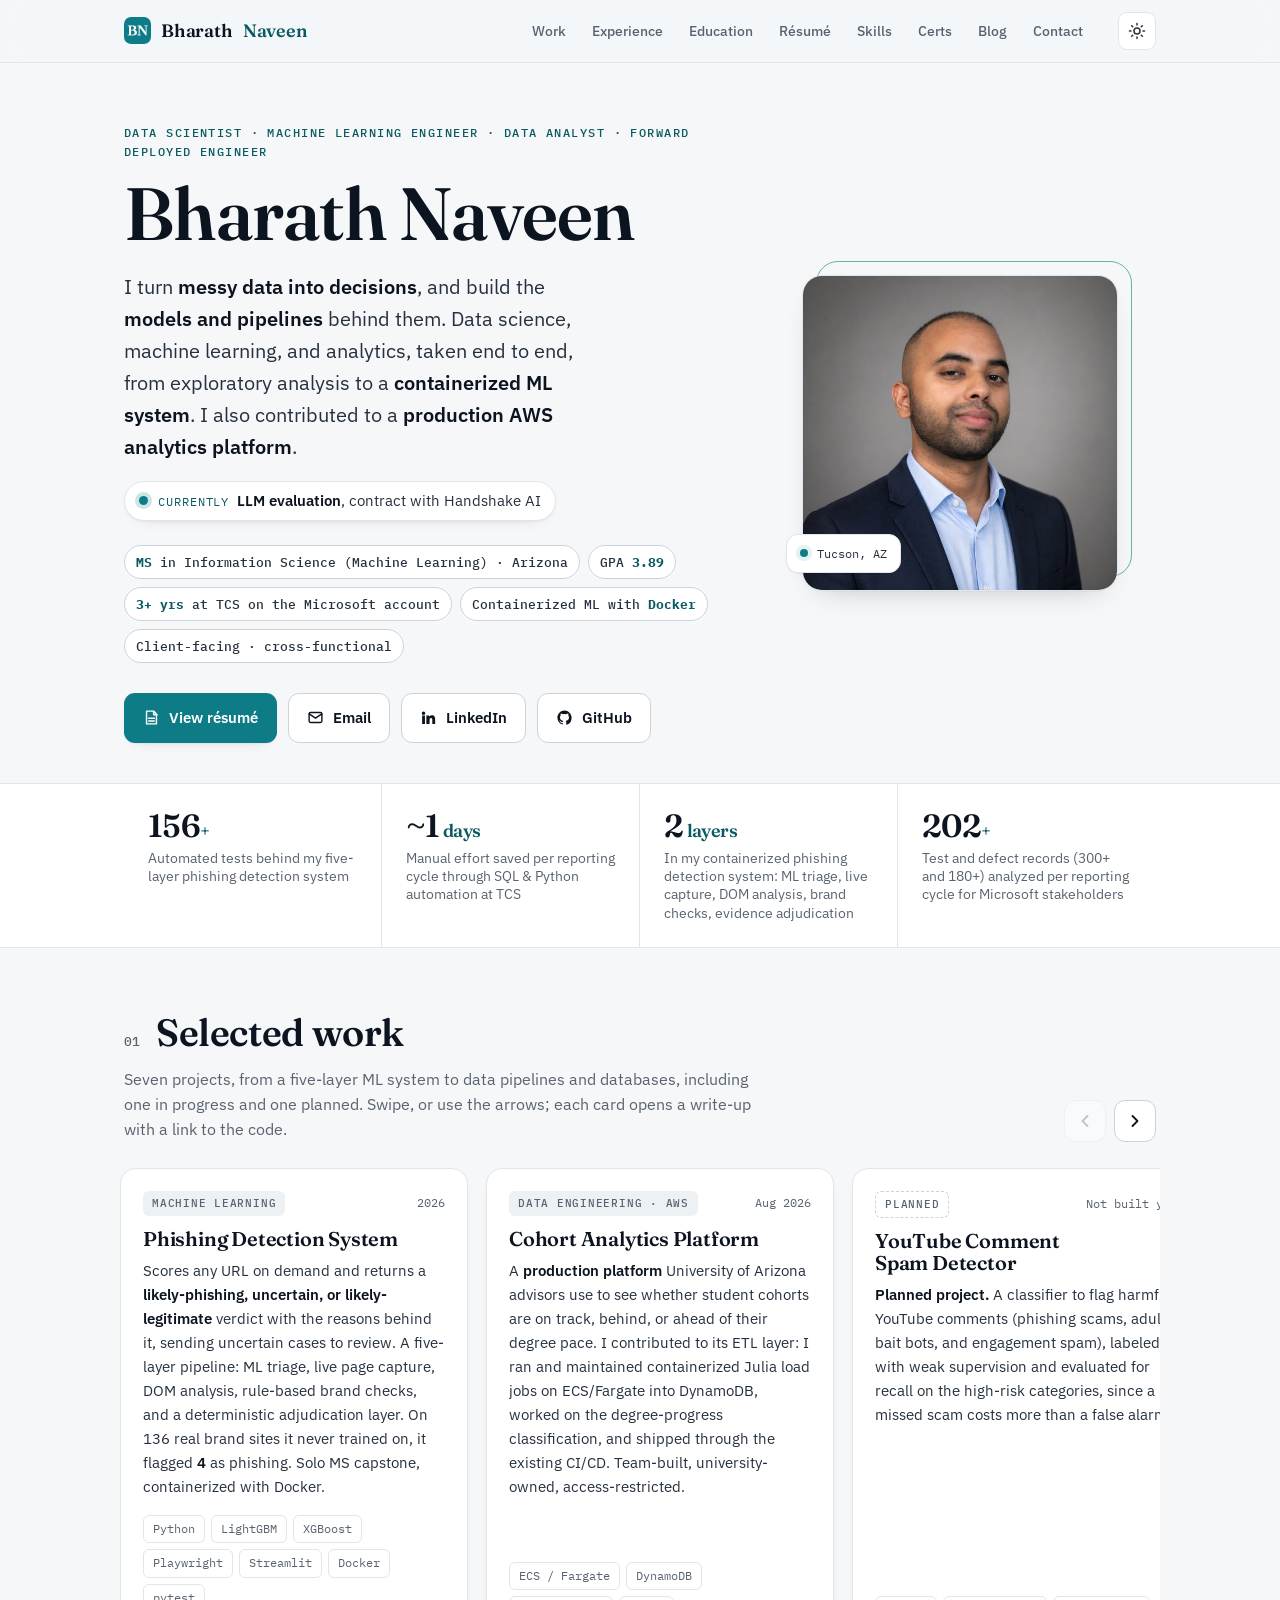
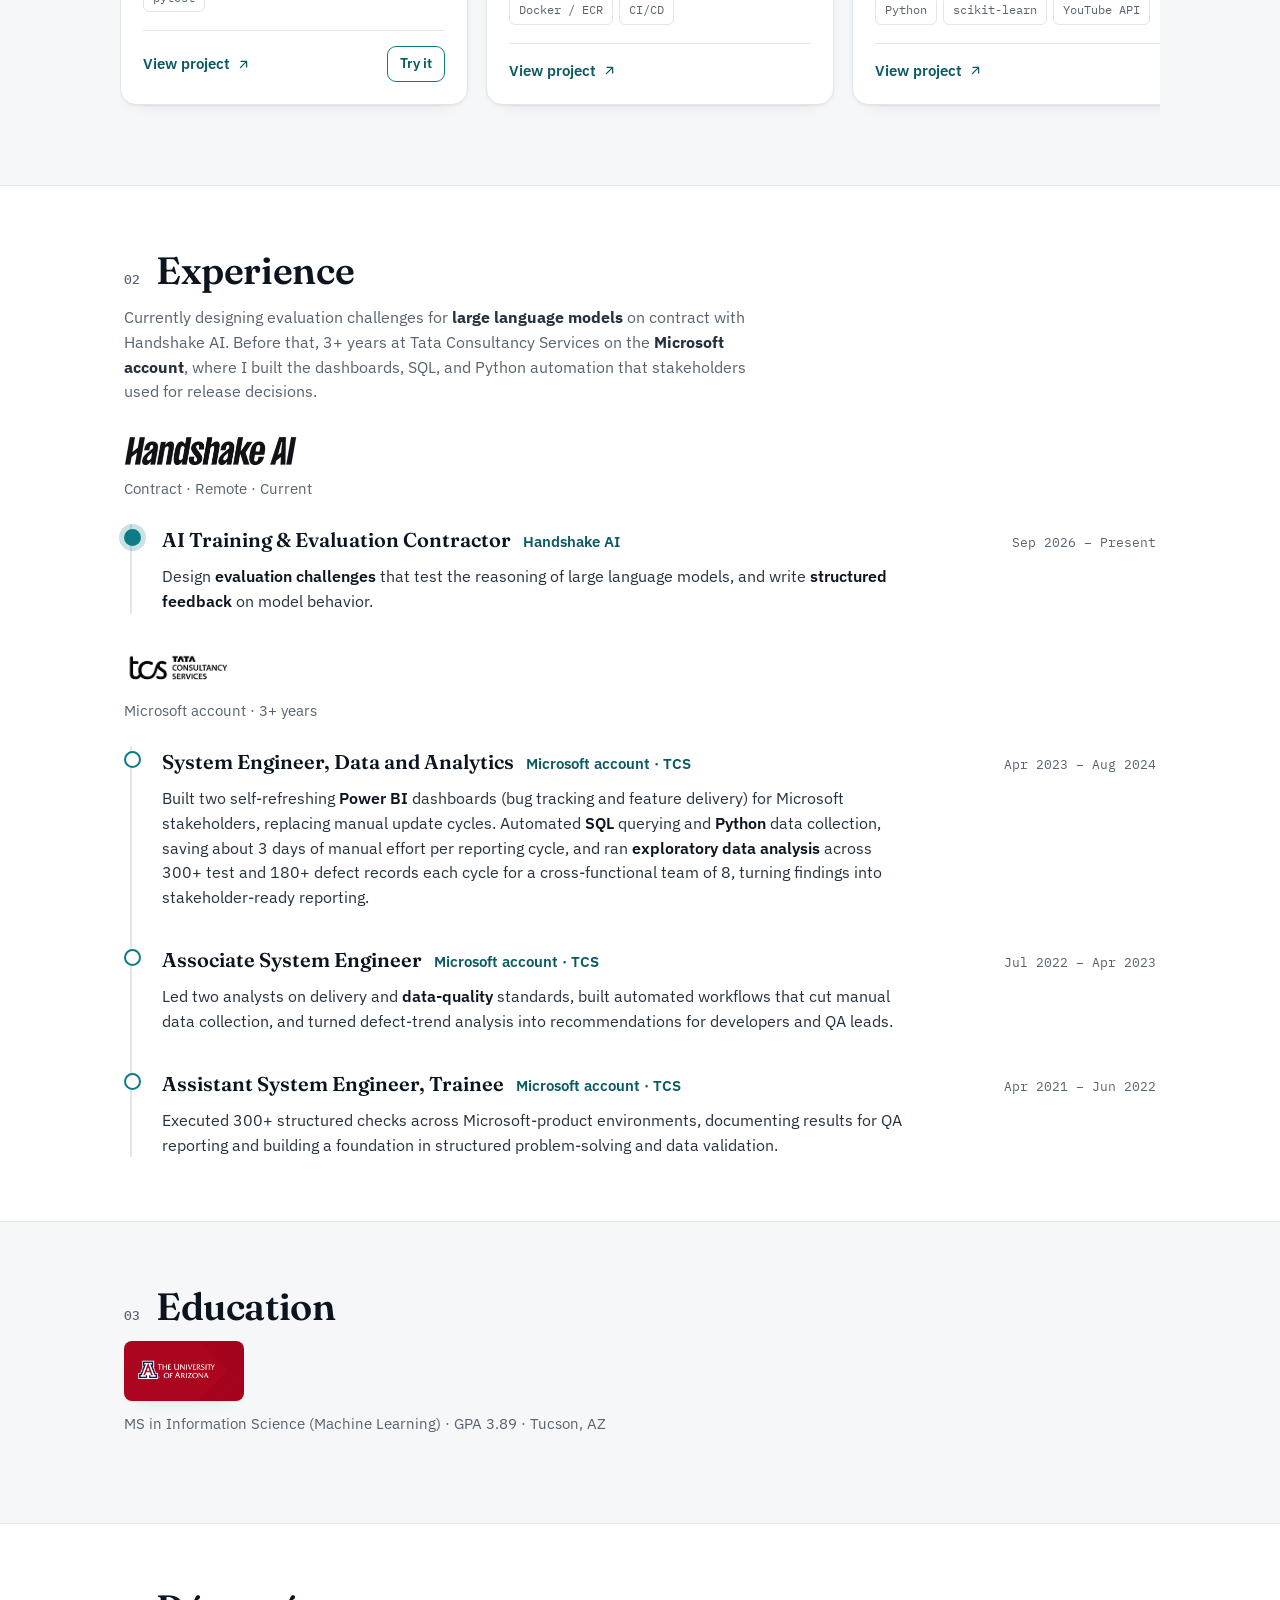
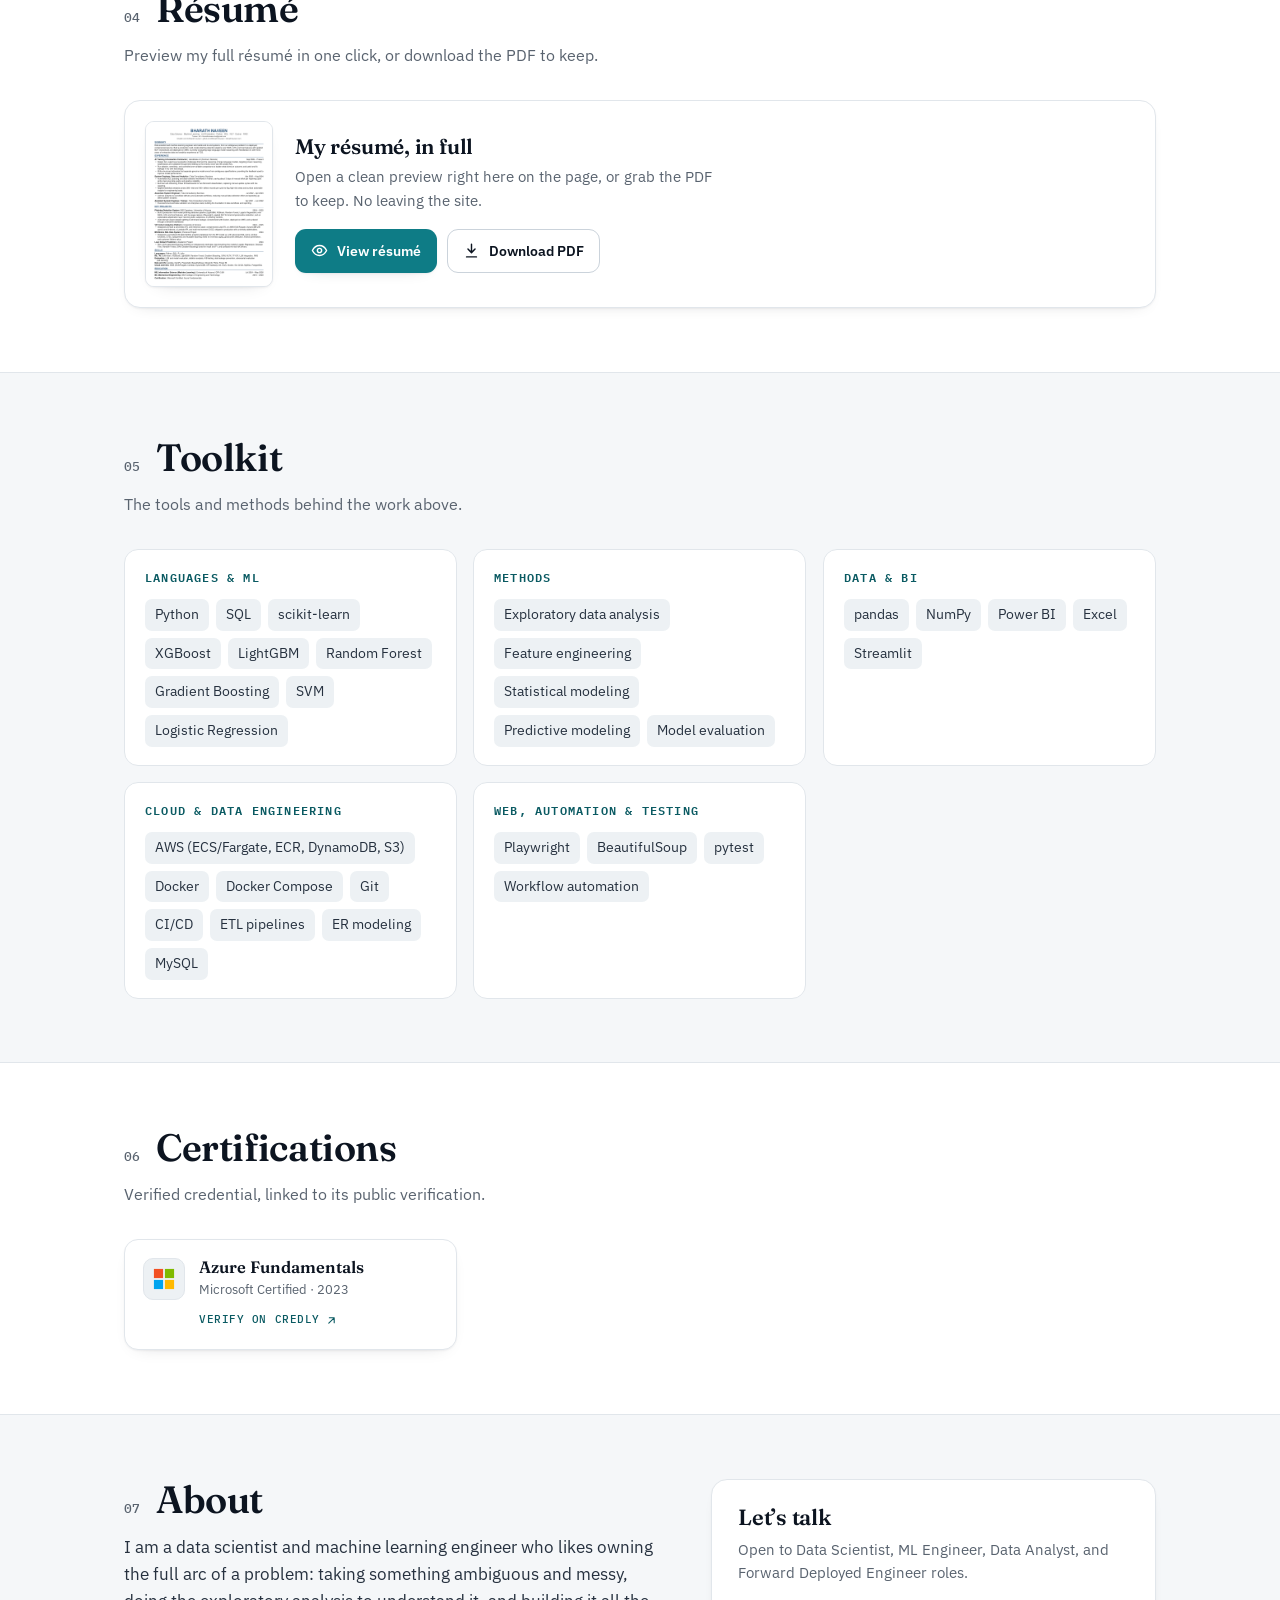
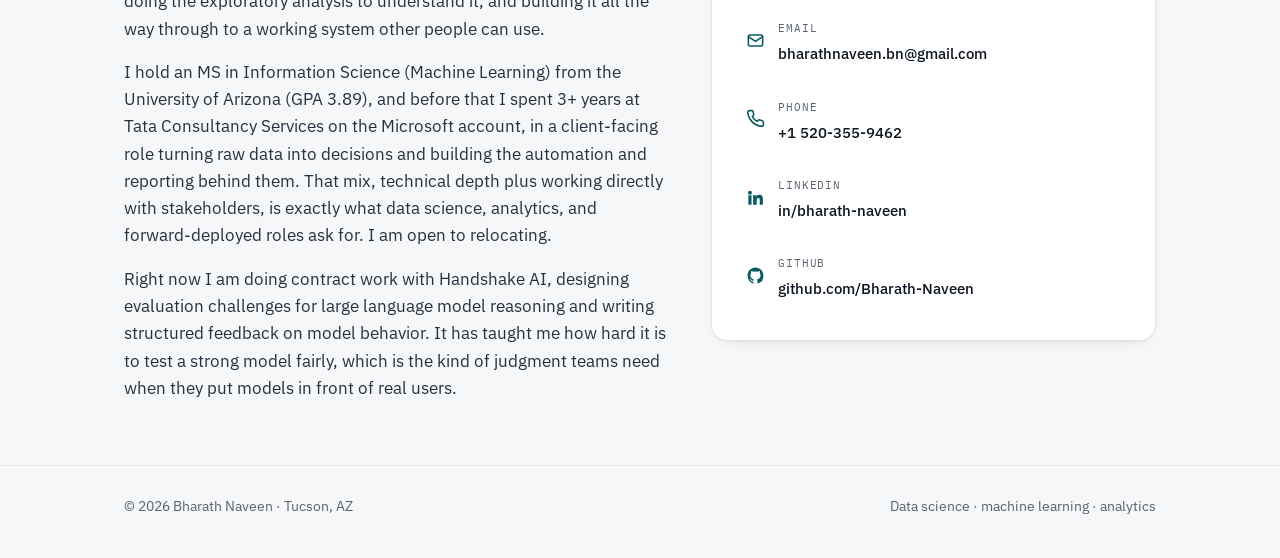
==== commit 70cac4ba: "Phishing project: interactive demo (try any URL, replay gallery, honesty panel) Generated by demo/in" ====
--- a/index.html
+++ b/index.html
@@ -249,6 +249,8 @@
 .pcard .pfoot{margin-top:18px; padding-top:15px; border-top:1px solid var(--line); display:flex; gap:14px; align-items:center; flex-wrap:wrap}
 .pcard .pfoot .link::after{content:""; position:absolute; inset:0; z-index:1; border-radius:16px}
 .pcard:hover .pfoot .link{text-decoration:underline}
+.pcard .pfoot .trylink{position:relative; z-index:2; font-weight:600; font-size:13.5px; padding:6px 12px; border-radius:9px; border:1px solid var(--accent); color:var(--accent-strong); margin-left:auto}
+.pcard .pfoot .trylink:hover{background:var(--accent-wash)}
 
 /* rail motion + polish */
 .pcard{transition:border-color .18s ease, box-shadow .22s ease, transform .22s cubic-bezier(.22,.61,.36,1)}
@@ -568,7 +570,7 @@
         <h3>Phishing Detection System</h3>
         <p class="pwhat">Scores any URL on demand and returns a <b>likely-phishing, uncertain, or likely-legitimate</b> verdict with the reasons behind it, sending uncertain cases to review. A five-layer pipeline: ML triage, live page capture, DOM analysis, rule-based brand checks, and a deterministic adjudication layer. On 136 real brand sites it never trained on, it flagged <b>4</b> as phishing. Solo MS capstone, containerized with Docker.</p>
         <div class="pstack"><span class="pill">Python</span><span class="pill">LightGBM</span><span class="pill">XGBoost</span><span class="pill">Playwright</span><span class="pill">Streamlit</span><span class="pill">Docker</span><span class="pill">pytest</span></div>
-        <div class="pfoot"><a class="link" href="projects/phishing-detection-system.html">View project <svg viewBox="0 0 24 24" fill="none" stroke="currentColor" stroke-width="2" stroke-linecap="round" stroke-linejoin="round"><path d="M7 17 17 7M8 7h9v9"/></svg></a></div>
+        <div class="pfoot"><a class="link" href="projects/phishing-detection-system.html">View project <svg viewBox="0 0 24 24" fill="none" stroke="currentColor" stroke-width="2" stroke-linecap="round" stroke-linejoin="round"><path d="M7 17 17 7M8 7h9v9"/></svg></a><a class="trylink" href="projects/phishing-detection-system.html#demo">Try it</a></div>
       </article>
 
       <!-- PROJECT CARD -->
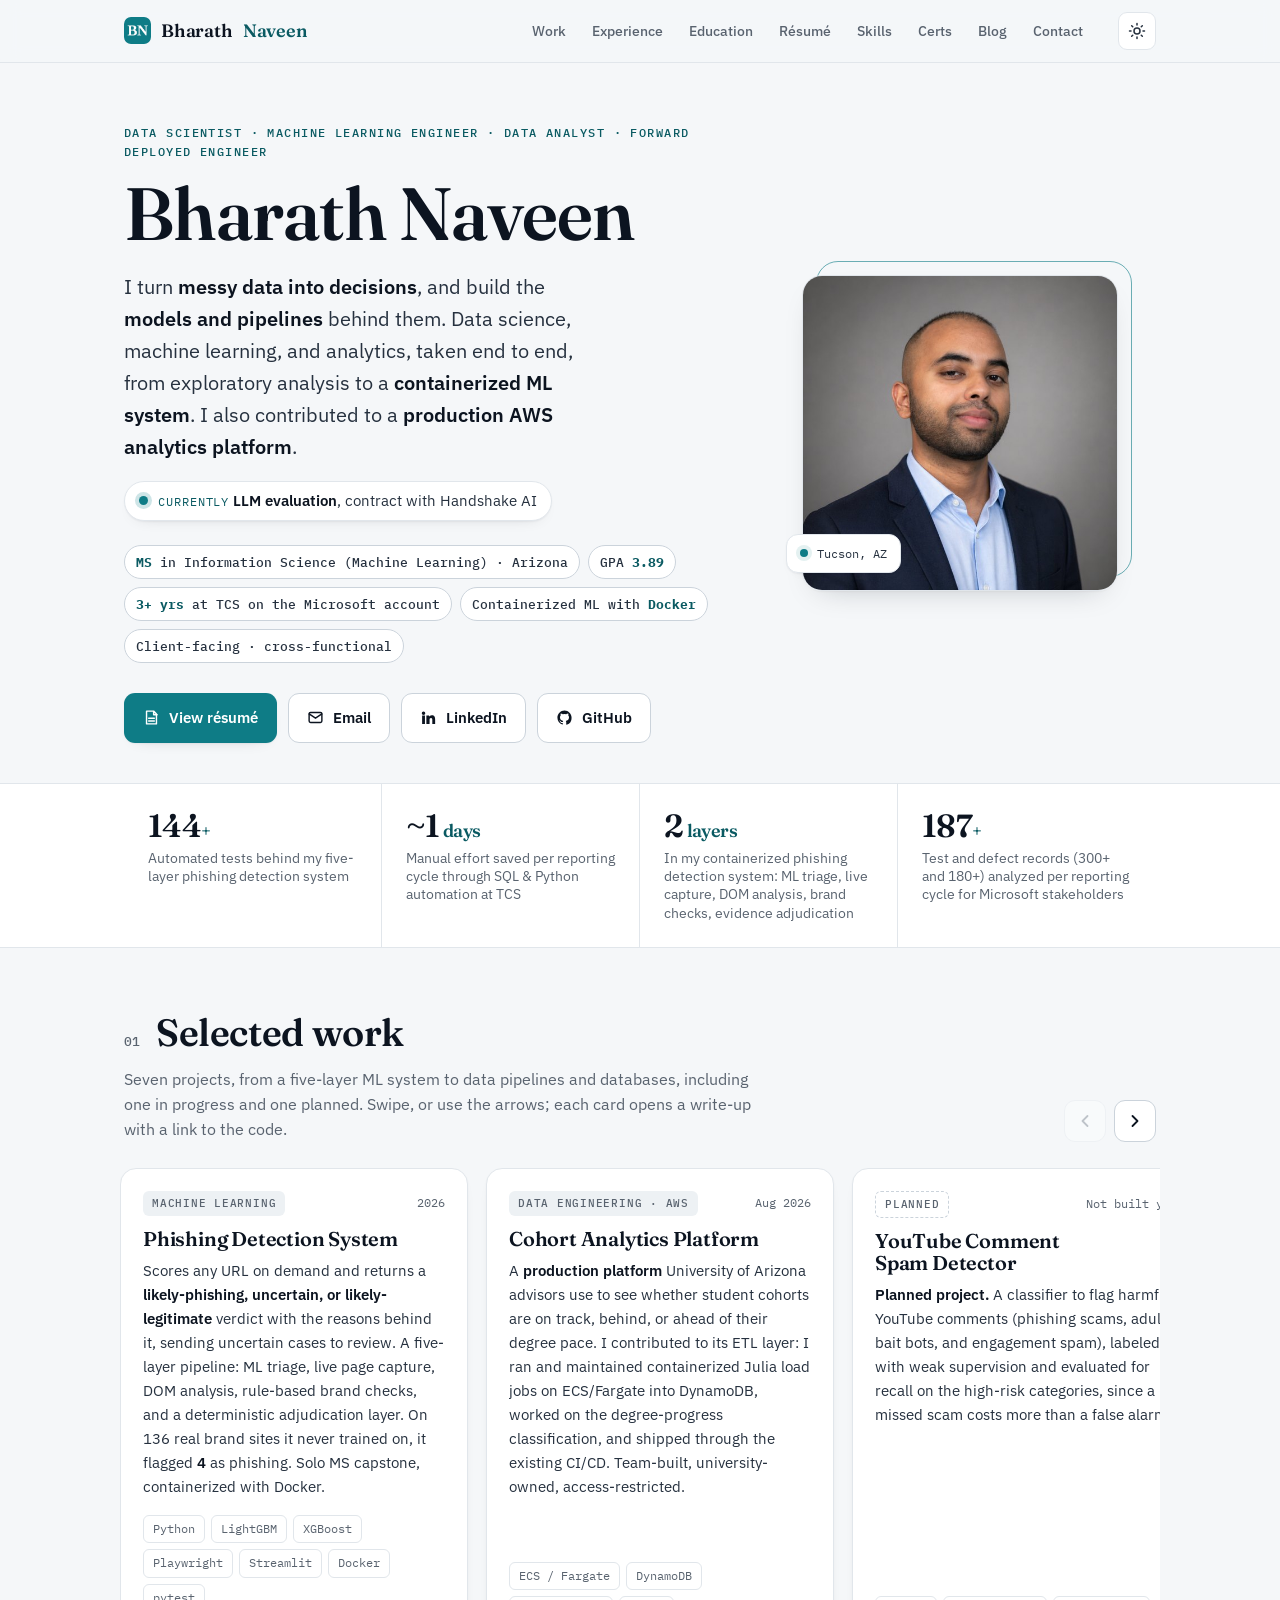
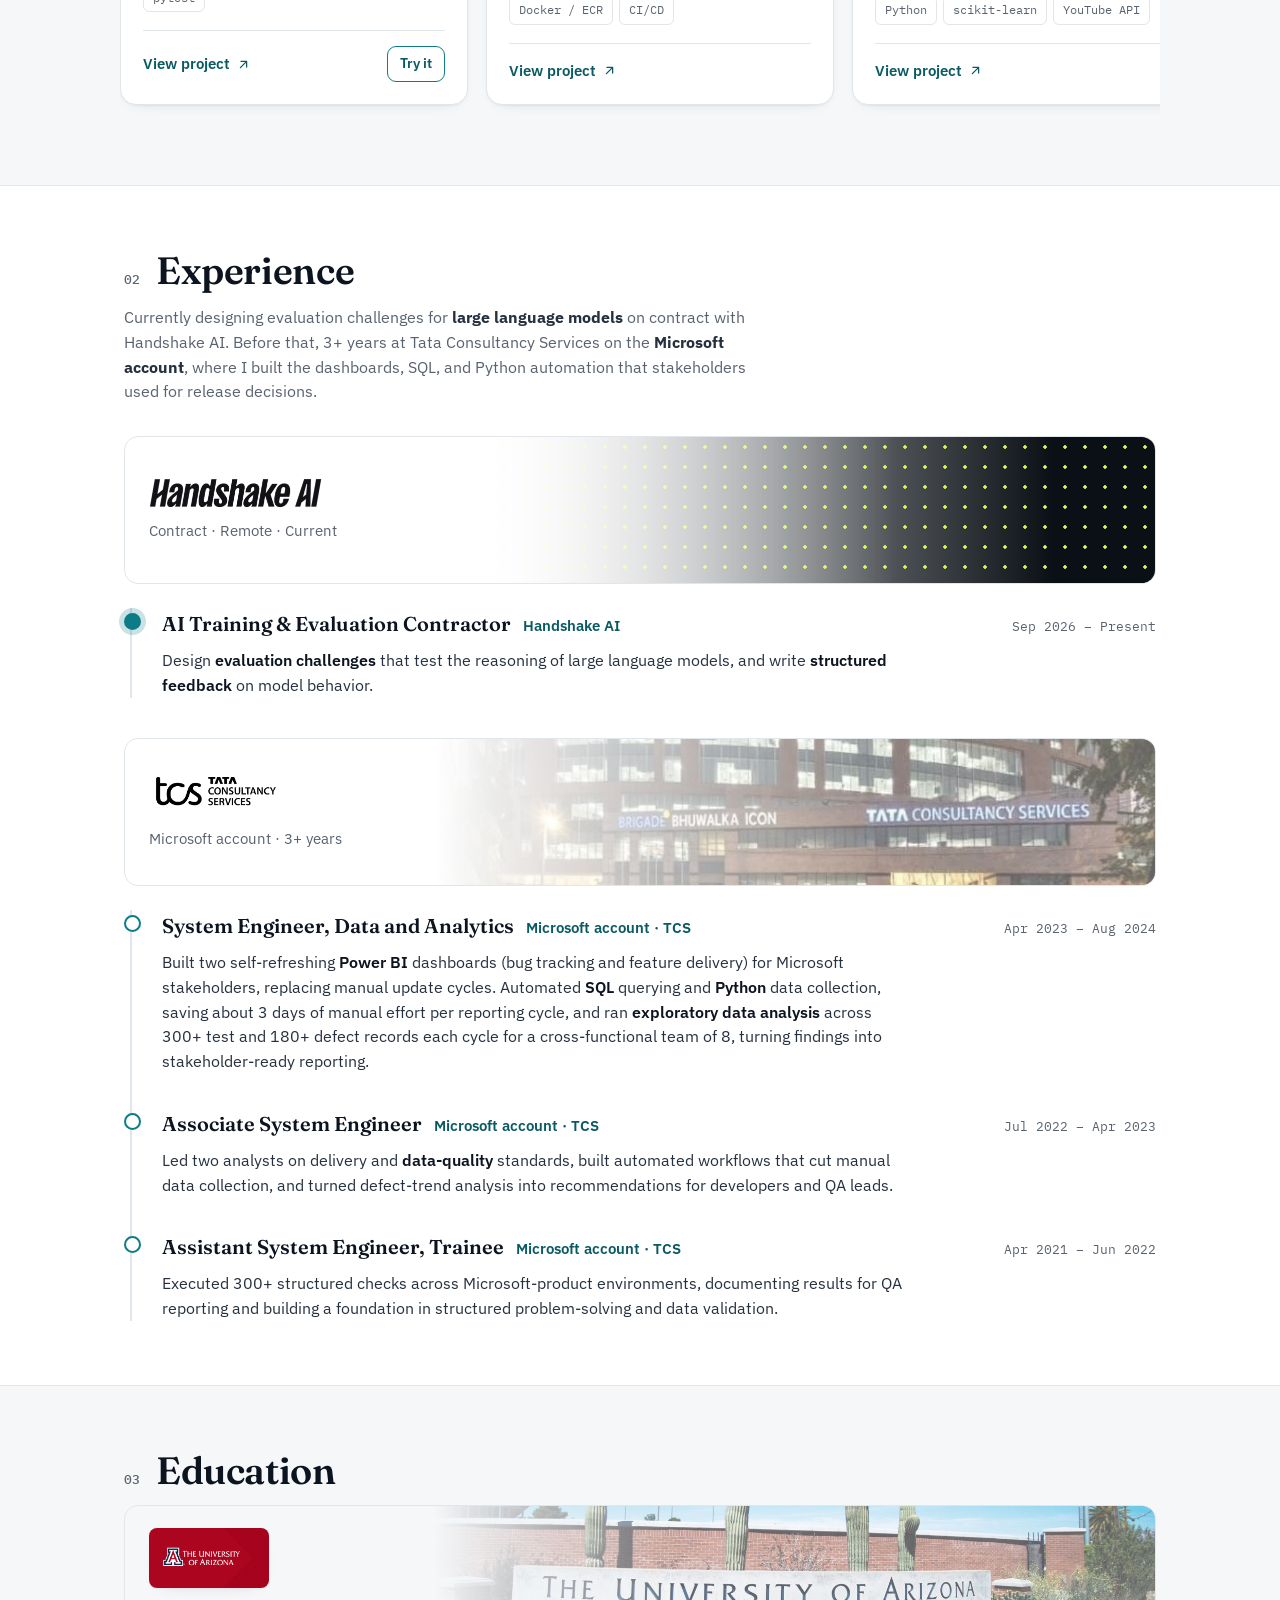
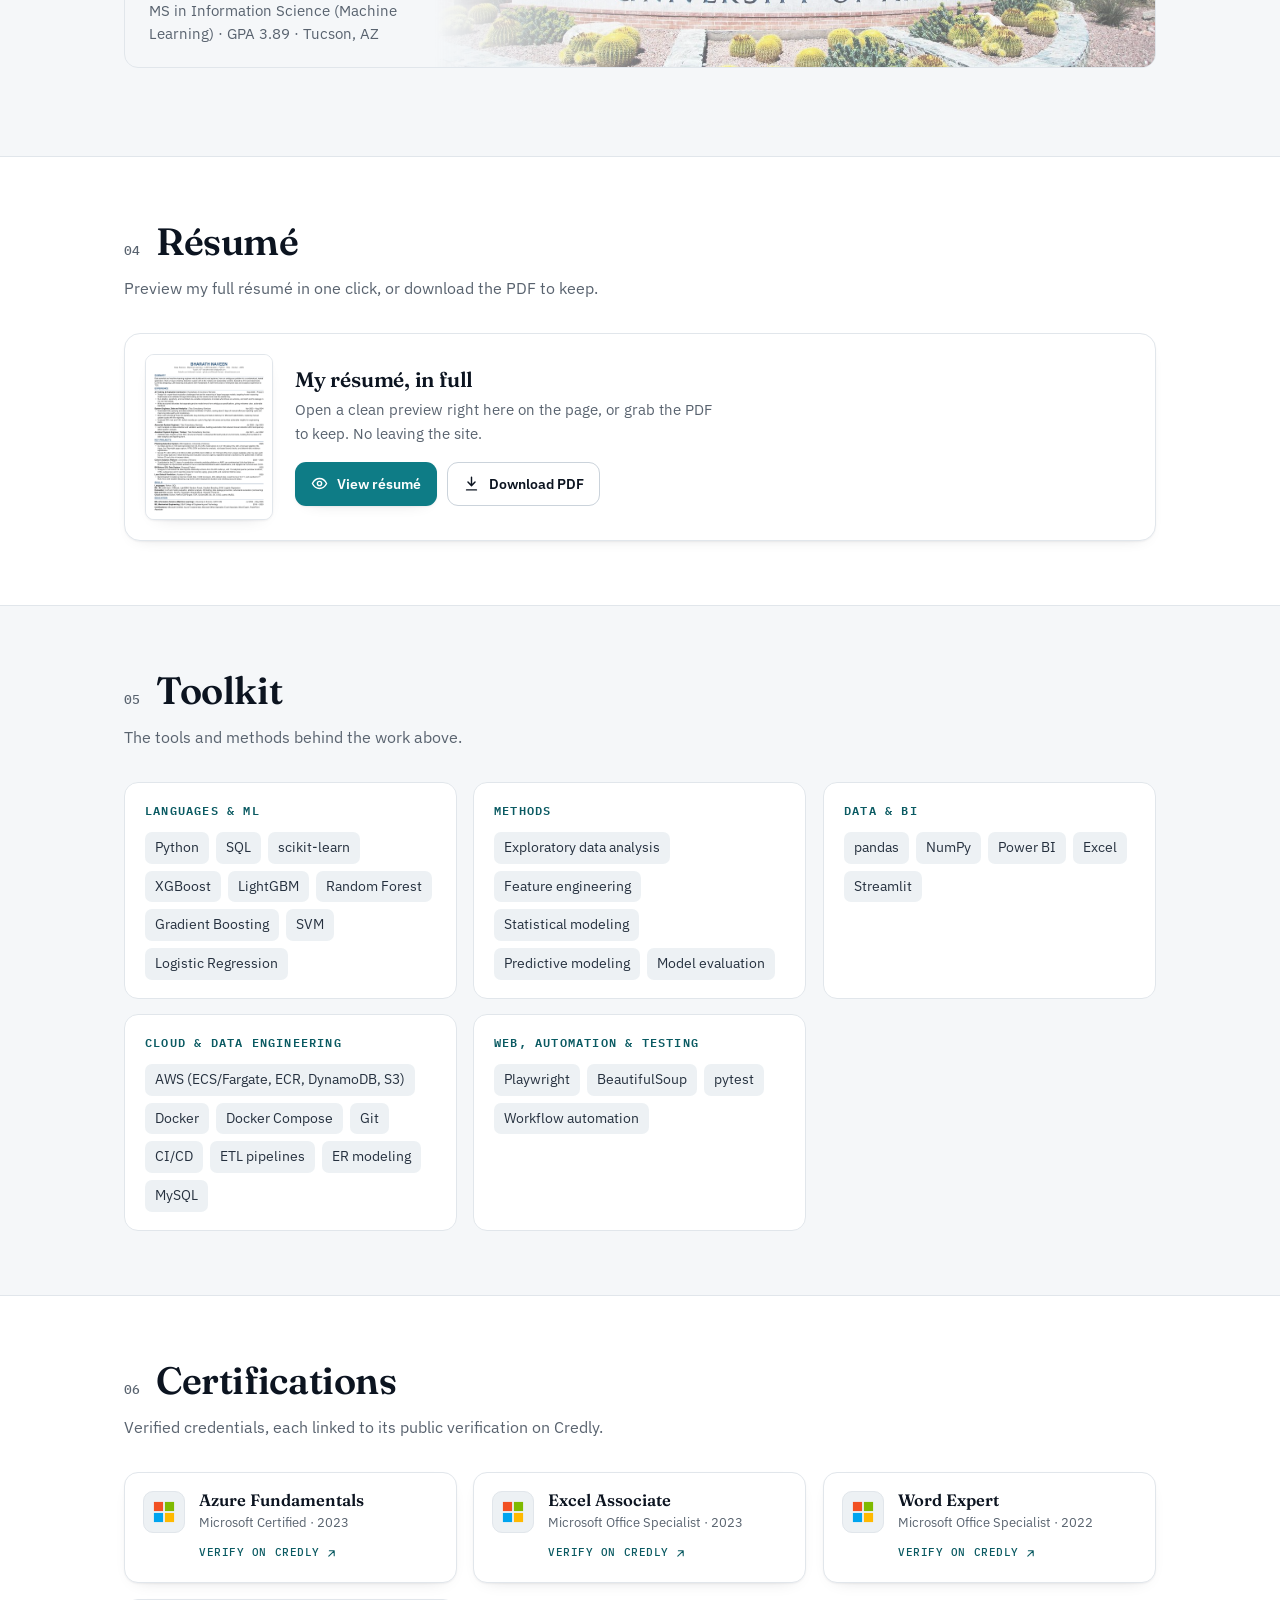
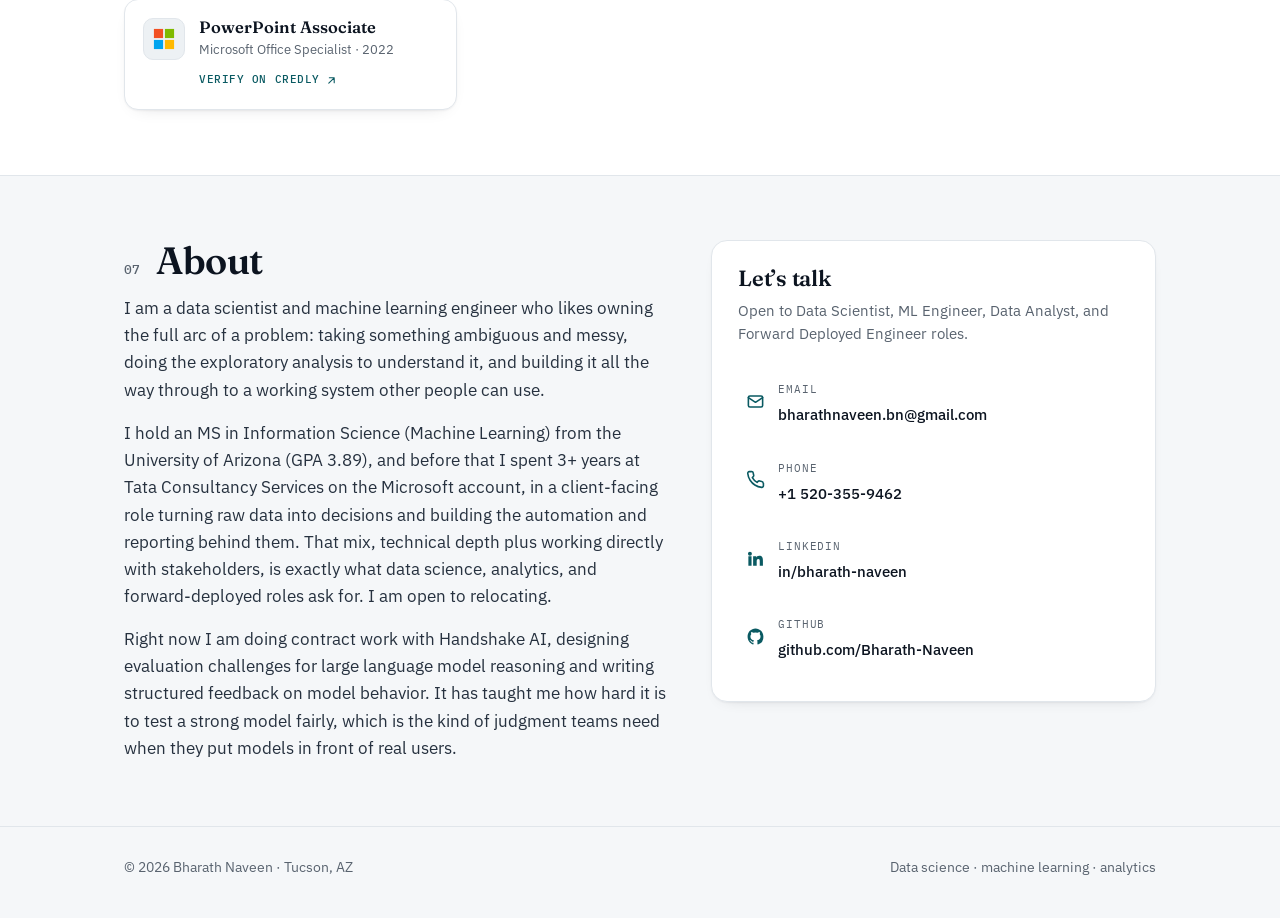
==== commit c5922aeb: "new features for a project and visual changes We have bug fixes of the phishing scam project. we hav" ====
--- a/index.html
+++ b/index.html
@@ -438,6 +438,45 @@
 .now-line .now-dot{flex:none; width:9px; height:9px; border-radius:50%; background:var(--accent); box-shadow:0 0 0 4px color-mix(in srgb, var(--accent) 20%, transparent)}
 .now-line .now-k{font-family:"IBM Plex Mono",monospace; font-size:11.5px; letter-spacing:.08em; text-transform:uppercase; color:var(--accent-strong)}
 @media (max-width:560px){ .now-line{border-radius:14px; align-items:flex-start} .now-line .now-dot{margin-top:5px} }
+/* mobile fit: hero column may shrink, long pills wrap instead of widening the page */
+.hero-grid > *{min-width:0}
+@media (max-width:560px){
+  .hero .eyebrow{letter-spacing:.08em}
+  .now-line{display:flex; max-width:100%; font-size:13.5px; padding:8px 12px; line-height:1.4}
+  .now-line .now-k{display:block; font-size:10.5px}
+  .chip{white-space:normal; max-width:100%}
+  .hero .cta .btn{flex:1 1 calc(50% - 6px); justify-content:center}
+  .xrole{font-size:18px; line-height:1.2}
+  .xdate{margin-left:0; flex-basis:100%}
+  .xrow{padding-left:22px}
+}
+/* resume preview: tap to zoom on phones */
+@media (max-width:700px){
+  .modal-body{overflow:auto}
+  .modal-body img{cursor:zoom-in}
+  .modal-body img.zoomed{width:230%; max-width:none; cursor:zoom-out}
+  .modal-body::before{content:"Tap the page to zoom"; display:block; text-align:center; font-size:12.5px; color:var(--muted); margin-bottom:8px}
+}
+
+/* ---- Org banners: photo (or brand pattern) fading in behind each logo ---- */
+.orglockup.photo{position:relative; isolation:isolate; overflow:hidden; display:flex; flex-direction:column; align-items:flex-start; justify-content:center; min-height:148px; padding:22px 24px; border:1px solid var(--line); border-radius:14px}
+.orglockup.photo::before{content:""; position:absolute; inset:0 0 0 30%; z-index:-1; background:var(--photo) var(--pos,center)/cover no-repeat; opacity:.62; filter:saturate(.8); -webkit-mask-image:linear-gradient(to right, transparent 0, #000 var(--fade,62%)); mask-image:linear-gradient(to right, transparent 0, #000 var(--fade,62%))}
+.orglockup.photo .orgmeta{max-width:30ch}
+.orglockup.photo .orglogo-img.tcs{height:42px}
+.orglockup.photo.remote{--hs:#D3FB52}
+.orglockup.photo.remote::before{inset:0 0 0 34%; opacity:1; filter:none; background:radial-gradient(circle, var(--hs) 1.5px, transparent 1.9px) 0 0/20px 20px, linear-gradient(to right, transparent, #0B1016 85%)}
+:root[data-theme="dark"] .orglockup.photo::before{opacity:.42}
+:root[data-theme="dark"] .orglockup.photo.remote::before{opacity:.8; background:radial-gradient(circle, var(--hs) 1.4px, transparent 1.8px) 0 0/20px 20px, linear-gradient(to right, transparent, color-mix(in srgb, var(--hs) 12%, transparent))}
+@media (prefers-color-scheme:dark){
+  :root:not([data-theme="light"]) .orglockup.photo::before{opacity:.42}
+  :root:not([data-theme="light"]) .orglockup.photo.remote::before{opacity:.8; background:radial-gradient(circle, var(--hs) 1.4px, transparent 1.8px) 0 0/20px 20px, linear-gradient(to right, transparent, color-mix(in srgb, var(--hs) 12%, transparent))}
+}
+@media (max-width:900px){ .orglockup.photo::before{inset:0 0 0 44%} .orglockup.photo .orgmeta{text-shadow:0 0 5px var(--surface), 0 0 10px var(--surface)} }
+@media (max-width:560px){
+  .orglockup.photo{min-height:120px; padding:18px}
+  .orglockup.photo::before{inset:0 0 0 18%; opacity:.3}
+  .orglockup.photo.remote::before{inset:0 0 0 70%}
+}
 </style>
 </head>
 <body>
@@ -488,7 +527,7 @@
       <p class="eyebrow">Data Scientist · Machine Learning Engineer · Data Analyst · Forward Deployed Engineer</p>
       <h1>Bharath Naveen</h1>
       <p class="lead">I turn <b>messy data into decisions</b>, and build the <b>models and pipelines</b> behind them. Data science, machine learning, and analytics, taken end to end, from exploratory analysis to a <b>containerized ML system</b>. I also contributed to a <b>production AWS analytics platform</b>.</p>
-      <a class="now-line" href="#experience"><span class="now-dot" aria-hidden="true"></span><span><span class="now-k">Currently</span>&nbsp; <b>LLM evaluation</b>, contract with Handshake AI</span></a>
+      <a class="now-line" href="#experience"><span class="now-dot" aria-hidden="true"></span><span><span class="now-k">Currently</span> <b>LLM evaluation</b>, contract with Handshake AI</span></a>
       <div class="chips">
         <span class="chip"><b>MS</b>&nbsp;in Information Science (Machine Learning) · Arizona</span>
         <span class="chip">GPA <b>3.89</b></span>
@@ -635,7 +674,7 @@
   <div class="wrap">
     <div class="sec-head"><span class="idx">02</span><h2>Experience</h2></div>
     <p class="sec-sub">Currently designing evaluation challenges for <b>large language models</b> on contract with Handshake AI. Before that, 3+ years at Tata Consultancy Services on the <b>Microsoft account</b>, where I built the dashboards, SQL, and Python automation that stakeholders used for release decisions.</p>
-    <div class="orglockup">
+    <div class="orglockup photo remote">
       <img class="orglogo-img hs hs-l" src="assets/handshake-black.png" alt="Handshake AI">
       <img class="orglogo-img hs hs-d" src="assets/handshake-white.png" alt="Handshake AI">
       <div class="orgmeta">Contract · Remote · Current</div>
@@ -646,7 +685,7 @@
         <p class="xbody">Design <b>evaluation challenges</b> that test the reasoning of large language models, and write <b>structured feedback</b> on model behavior.</p>
       </div>
     </div>
-    <div class="orglockup">
+    <div class="orglockup photo" style="--photo:url(assets/bg-tcs.jpg); --pos:center 88%">
       <img class="orglogo-img tcs tcs-l" src="assets/tcsblack.png" alt="Tata Consultancy Services">
       <img class="orglogo-img tcs tcs-d" src="assets/tcswhite.png" alt="Tata Consultancy Services">
       <div class="orgmeta">Microsoft account · 3+ years</div>
@@ -671,7 +710,7 @@
 <section class="block" id="education">
   <div class="wrap">
     <div class="sec-head"><span class="idx">03</span><h2>Education</h2></div>
-    <div class="orglockup">
+    <div class="orglockup photo" style="--photo:url(assets/bg-ua.jpg); --pos:center 77%; --fade:34%">
       <img class="orglogo-img ua" src="assets/UARed.png" alt="The University of Arizona">
       <div class="orgmeta">MS in Information Science (Machine Learning) · GPA 3.89 · Tucson, AZ</div>
     </div>
@@ -731,7 +770,7 @@
 <section class="block tint" id="certs">
   <div class="wrap">
     <div class="sec-head"><span class="idx">06</span><h2>Certifications</h2></div>
-    <p class="sec-sub">Verified credential, linked to its public verification.</p>
+    <p class="sec-sub">Verified credentials, each linked to its public verification on Credly.</p>
     <div class="certs-grid">
 
       <!-- CERT CARD -->
@@ -743,6 +782,37 @@
           <a class="vf" href="https://www.credly.com/badges/98060287-4013-4d72-af41-7c59716db093/public_url" target="_blank" rel="noopener">Verify on Credly <svg viewBox="0 0 24 24" fill="none" stroke="currentColor" stroke-width="2" stroke-linecap="round" stroke-linejoin="round"><path d="M7 17 17 7M8 7h9v9"/></svg></a>
         </div>
       </div>
+
+      <!-- CERT CARD -->
+      <div class="cert">
+        <div class="cert-logo"><svg viewBox="0 0 24 24"><rect x="1" y="1" width="10" height="10" fill="#F25022"/><rect x="13" y="1" width="10" height="10" fill="#7FBA00"/><rect x="1" y="13" width="10" height="10" fill="#00A4EF"/><rect x="13" y="13" width="10" height="10" fill="#FFB900"/></svg></div>
+        <div class="cert-b">
+          <h4>Excel Associate</h4>
+          <div class="iss">Microsoft Office Specialist &middot; 2023</div>
+          <a class="vf" href="https://www.credly.com/badges/4a37b610-2d13-473d-be90-e3dc510c03a4/public_url" target="_blank" rel="noopener">Verify on Credly <svg viewBox="0 0 24 24" fill="none" stroke="currentColor" stroke-width="2" stroke-linecap="round" stroke-linejoin="round"><path d="M7 17 17 7M8 7h9v9"/></svg></a>
+        </div>
+      </div>
+
+      <!-- CERT CARD -->
+      <div class="cert">
+        <div class="cert-logo"><svg viewBox="0 0 24 24"><rect x="1" y="1" width="10" height="10" fill="#F25022"/><rect x="13" y="1" width="10" height="10" fill="#7FBA00"/><rect x="1" y="13" width="10" height="10" fill="#00A4EF"/><rect x="13" y="13" width="10" height="10" fill="#FFB900"/></svg></div>
+        <div class="cert-b">
+          <h4>Word Expert</h4>
+          <div class="iss">Microsoft Office Specialist &middot; 2022</div>
+          <a class="vf" href="https://www.credly.com/badges/79575e30-076a-40ad-b384-4bc301f587b9/public_url" target="_blank" rel="noopener">Verify on Credly <svg viewBox="0 0 24 24" fill="none" stroke="currentColor" stroke-width="2" stroke-linecap="round" stroke-linejoin="round"><path d="M7 17 17 7M8 7h9v9"/></svg></a>
+        </div>
+      </div>
+
+      <!-- CERT CARD -->
+      <div class="cert">
+        <div class="cert-logo"><svg viewBox="0 0 24 24"><rect x="1" y="1" width="10" height="10" fill="#F25022"/><rect x="13" y="1" width="10" height="10" fill="#7FBA00"/><rect x="1" y="13" width="10" height="10" fill="#00A4EF"/><rect x="13" y="13" width="10" height="10" fill="#FFB900"/></svg></div>
+        <div class="cert-b">
+          <h4>PowerPoint Associate</h4>
+          <div class="iss">Microsoft Office Specialist &middot; 2022</div>
+          <a class="vf" href="https://www.credly.com/badges/b8a7d27d-b70c-4657-a92c-b1c947df03fc/public_url" target="_blank" rel="noopener">Verify on Credly <svg viewBox="0 0 24 24" fill="none" stroke="currentColor" stroke-width="2" stroke-linecap="round" stroke-linejoin="round"><path d="M7 17 17 7M8 7h9v9"/></svg></a>
+        </div>
+      </div>
+
     </div>  </div>
 </section>
 
@@ -913,5 +983,9 @@
   nums.forEach(function(n){ io.observe(n); });
 })();
 </script>
+<script>
+(function(){var im=document.querySelector('#resumeModal .modal-body img'); if(!im) return;
+im.addEventListener('click',function(){ if(window.matchMedia('(max-width:700px)').matches) im.classList.toggle('zoomed'); });})();
+</script>
 </body>
 </html>
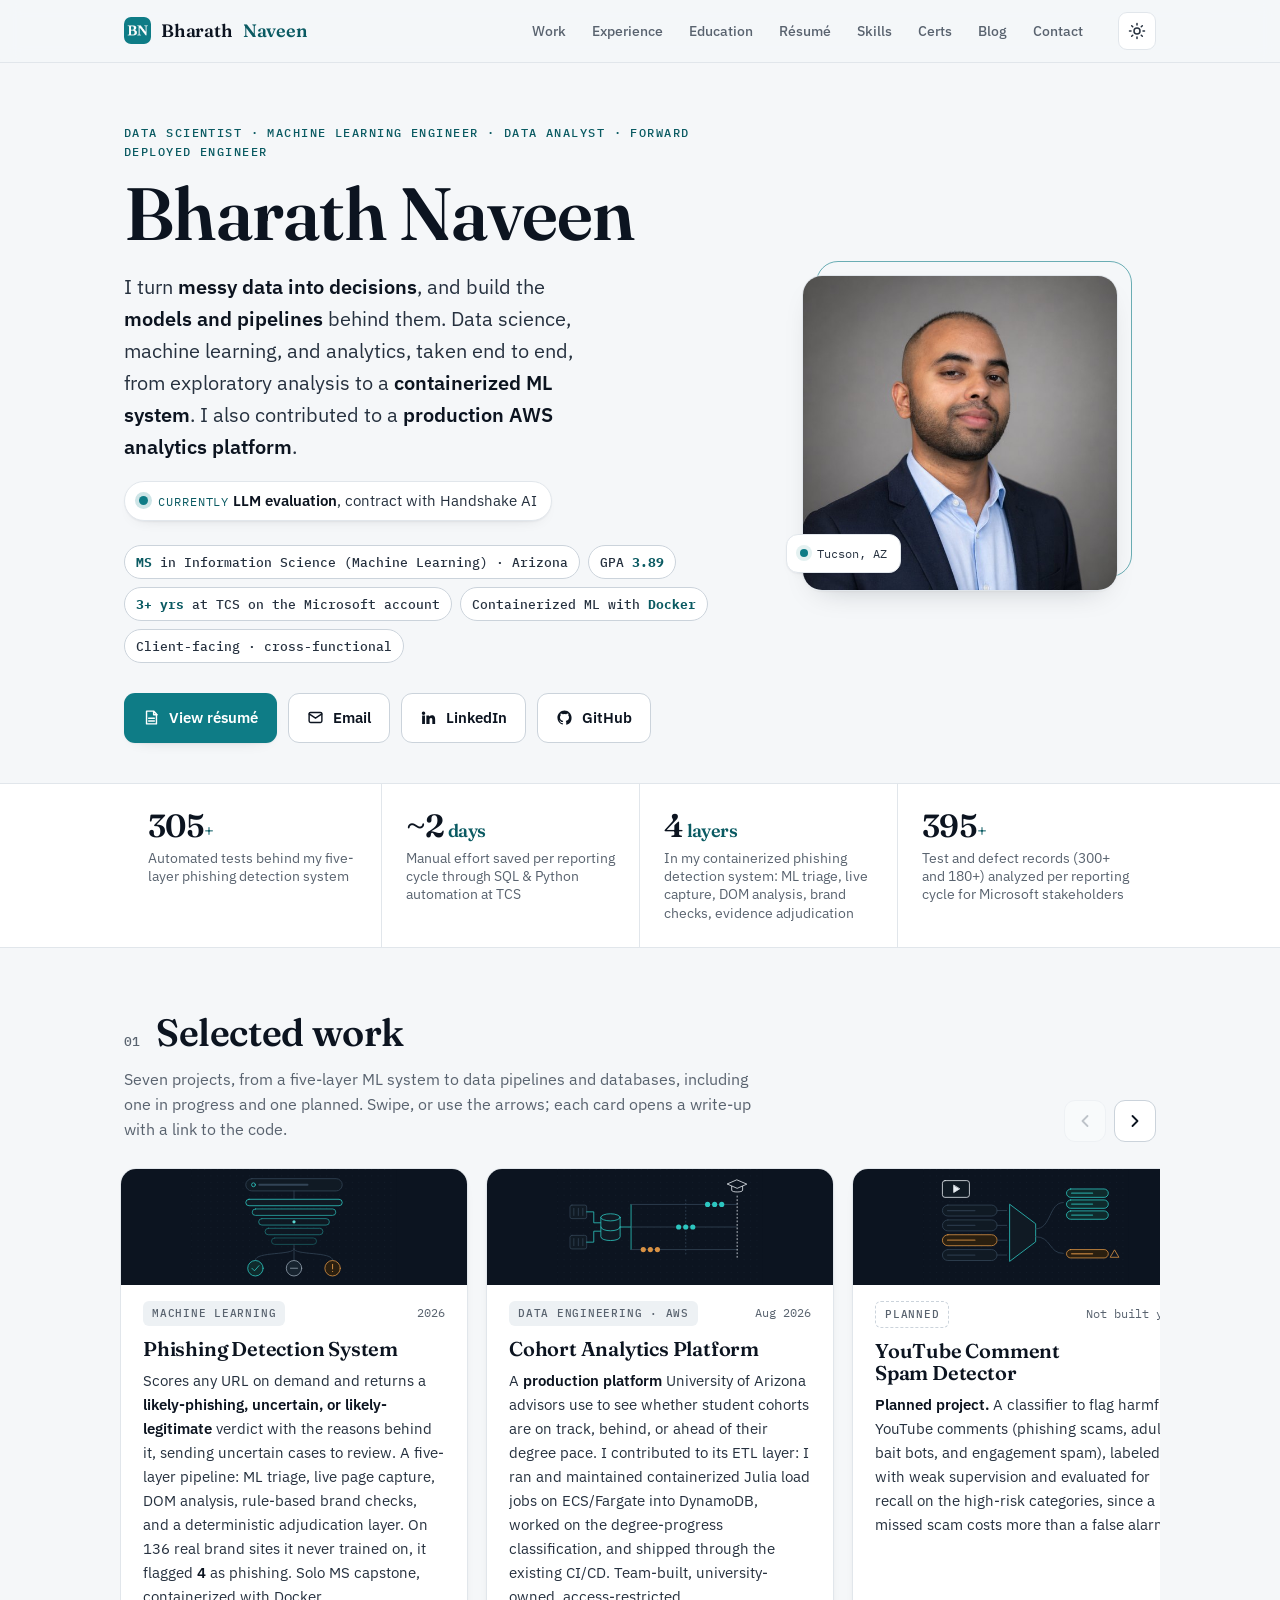
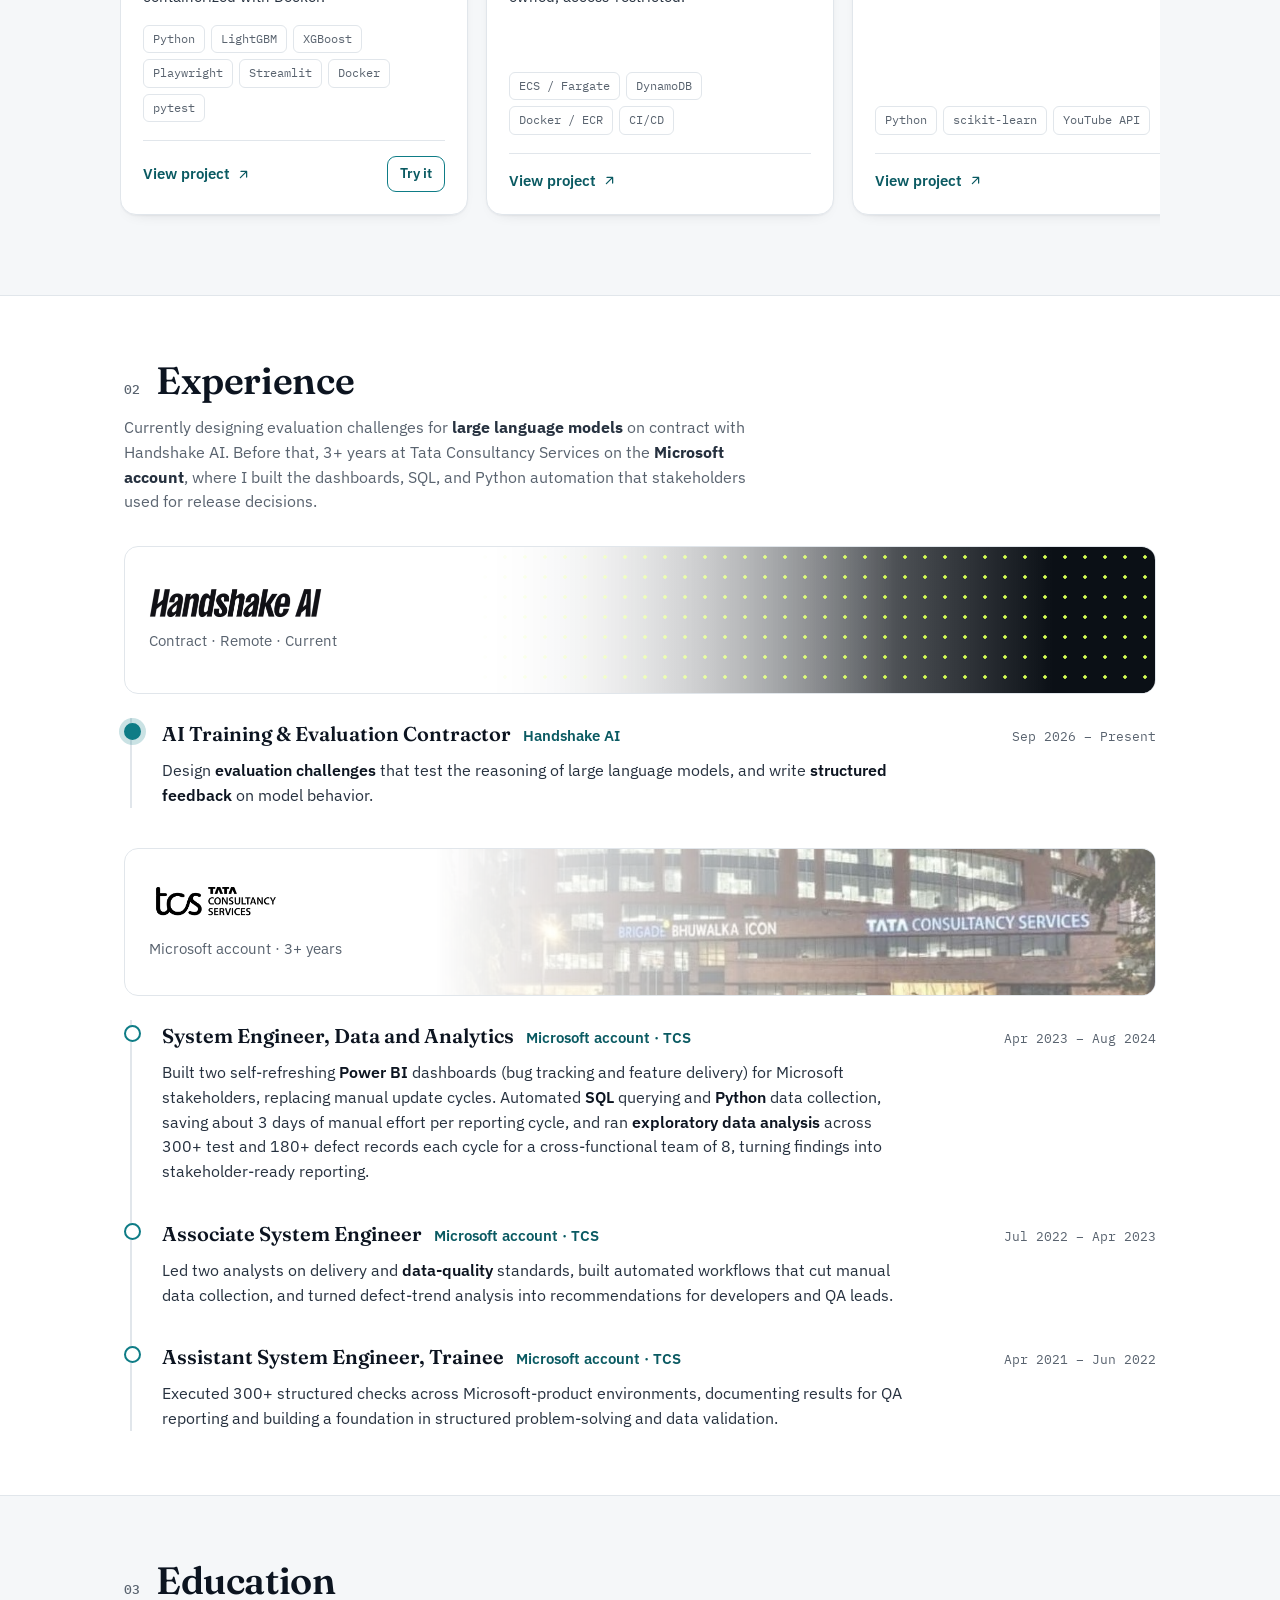
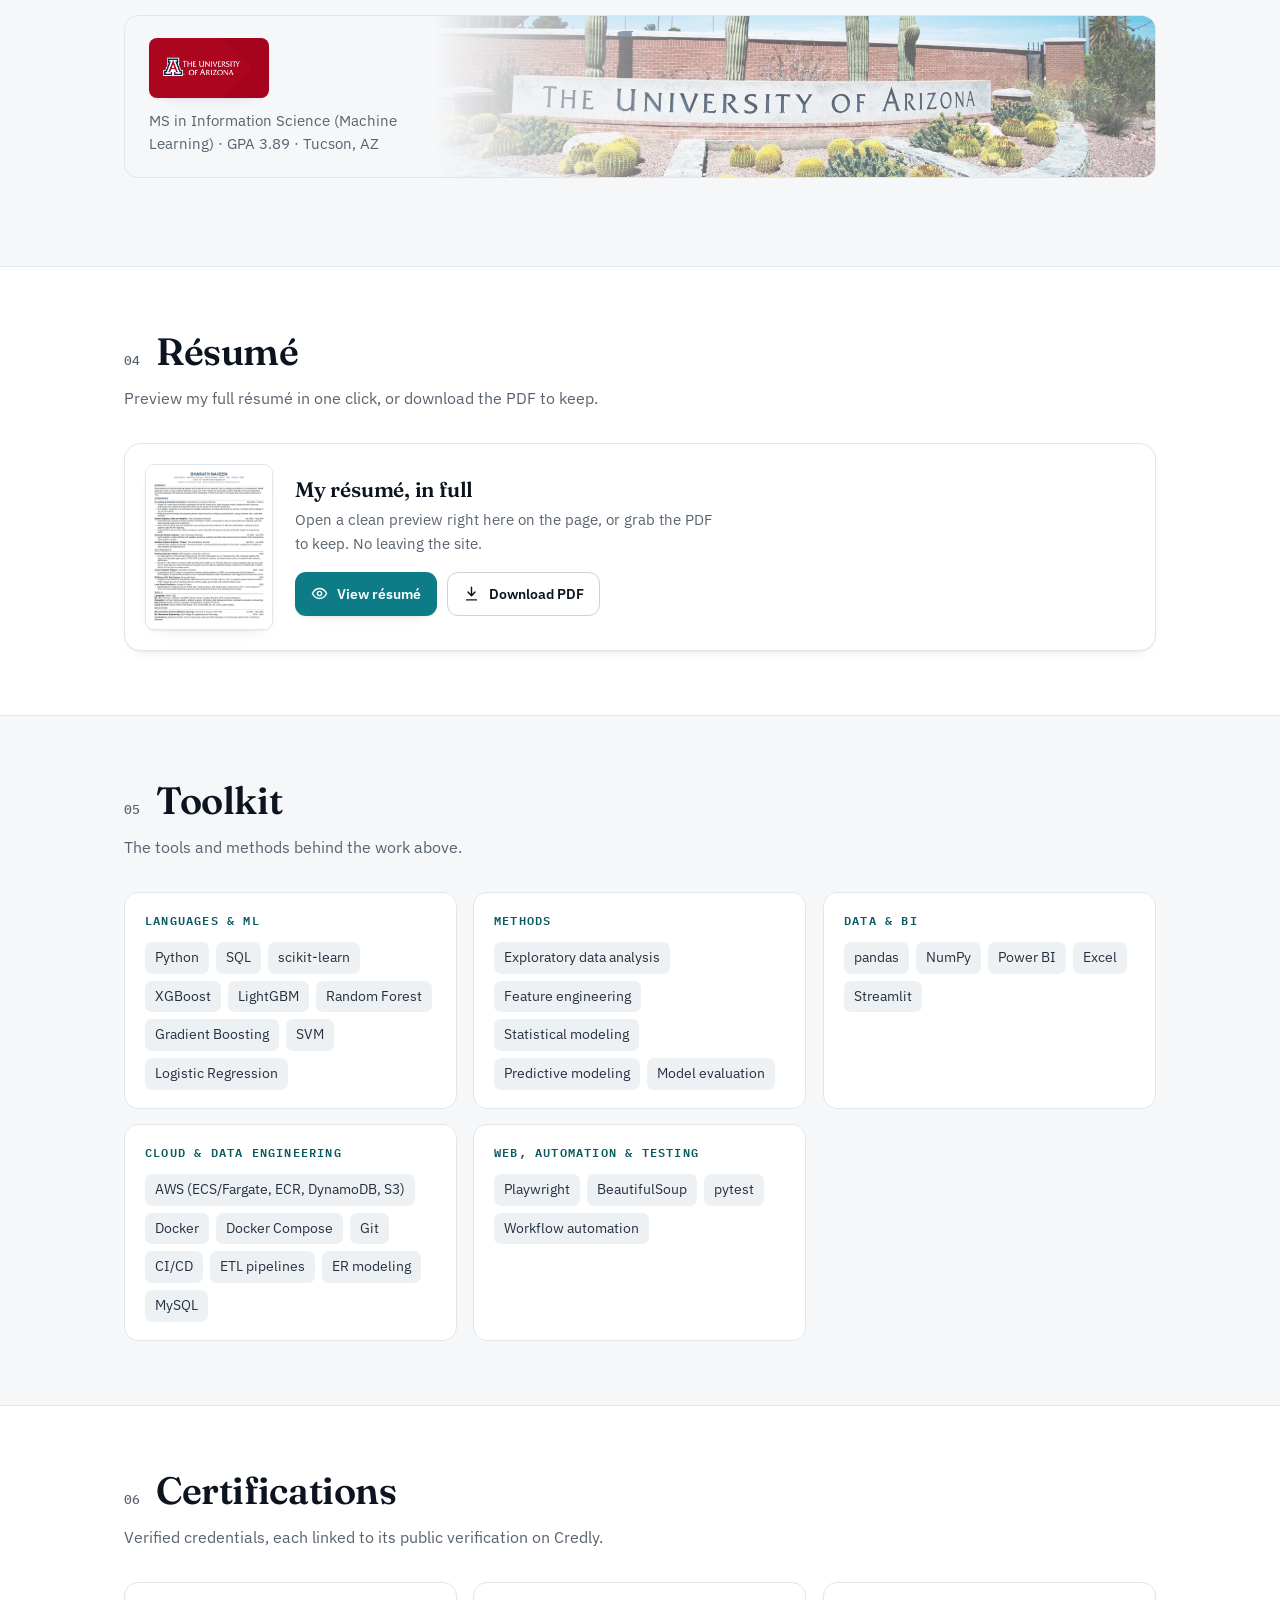
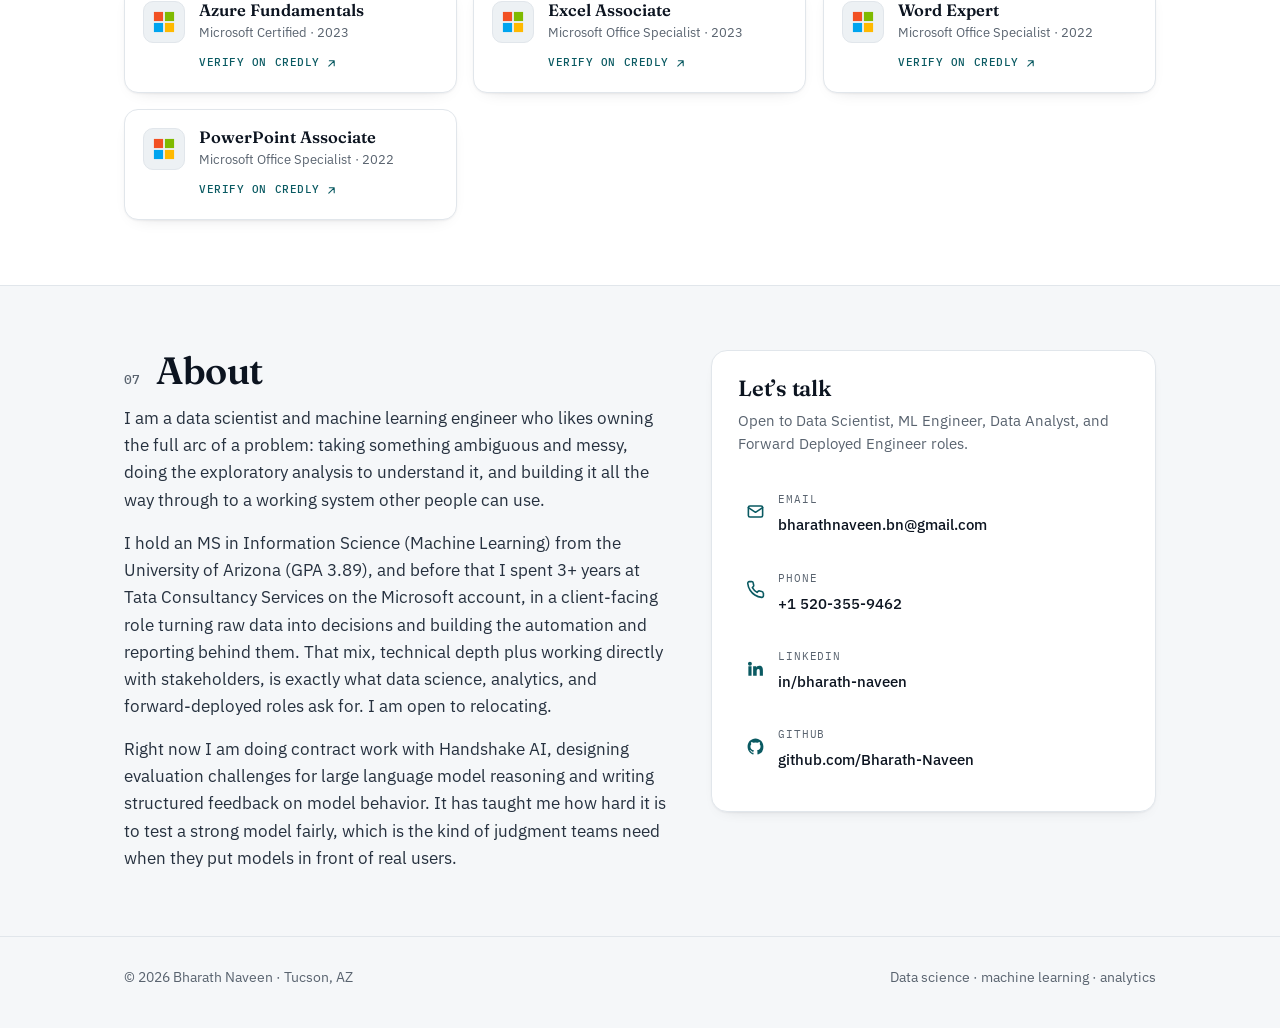
==== commit c7b7028a: "new UI changes - we have a scrollbar clean-up - we also have a new thumbnail per project implementat" ====
--- a/index.html
+++ b/index.html
@@ -231,11 +231,9 @@
 .rail-btn:disabled{opacity:.35; cursor:default; border-color:var(--line); color:var(--muted)}
 .rail-btn svg{width:20px; height:20px}
 @media (max-width:640px){ .rail-arrows{display:none} }
-.proj-rail{display:flex; gap:18px; overflow-x:auto; scroll-snap-type:x mandatory; scroll-behavior:smooth; padding:4px 4px 16px; margin:0 -4px}
+.proj-rail{display:flex; gap:18px; overflow-x:auto; scroll-snap-type:x mandatory; scroll-behavior:smooth; padding:14px 4px 30px; margin:-10px -4px -14px; scrollbar-width:none; -ms-overflow-style:none}
 .proj-rail:focus-visible{outline:2.5px solid var(--accent); outline-offset:4px; border-radius:8px}
-.proj-rail::-webkit-scrollbar{height:8px}
-.proj-rail::-webkit-scrollbar-thumb{background:var(--line-strong); border-radius:99px}
-.proj-rail::-webkit-scrollbar-track{background:transparent}
+.proj-rail::-webkit-scrollbar{display:none}
 .pcard{flex:0 0 clamp(288px, 84vw, 348px); scroll-snap-align:start; background:var(--surface); border:1px solid var(--line); border-radius:16px; padding:22px; box-shadow:var(--shadow-sm); display:flex; flex-direction:column; transition:border-color .15s, box-shadow .15s}
 .pcard:hover{border-color:var(--line-strong); box-shadow:var(--shadow)}
 .pcard .ptop{display:flex; align-items:center; justify-content:space-between; gap:10px; margin-bottom:12px}
@@ -251,6 +249,7 @@
 .pcard:hover .pfoot .link{text-decoration:underline}
 .pcard .pfoot .trylink{position:relative; z-index:2; font-weight:600; font-size:13.5px; padding:6px 12px; border-radius:9px; border:1px solid var(--accent); color:var(--accent-strong); margin-left:auto}
 .pcard .pfoot .trylink:hover{background:var(--accent-wash)}
+.pcard .pthumb{display:block; width:calc(100% + 44px); max-width:none; height:116px; object-fit:contain; background:#0C1420; margin:-22px -22px 16px; border-radius:15px 15px 0 0}
 
 /* rail motion + polish */
 .pcard{transition:border-color .18s ease, box-shadow .22s ease, transform .22s cubic-bezier(.22,.61,.36,1)}
@@ -600,11 +599,15 @@
          PROJECT RAIL. To ADD a project: copy one <article class="pcard">
          ... </article> block below, paste it in, and edit the tag, date,
          title, description, tech pills, and the GitHub link.
+         THUMBNAIL: each card starts with an <img class="pthumb"> pointing at
+         assets/thumbs/<project>.svg. For a new project, draw one from
+         assets/thumbs/_template.svg (rules are inside that file).
     ============================================================ -->
     <div class="proj-rail" tabindex="0" aria-label="Projects, scroll horizontally">
 
       <!-- PROJECT CARD -->
       <article class="pcard">
+        <img class="pthumb" src="assets/thumbs/phishing.svg" alt="" width="640" height="360" loading="lazy">
         <div class="ptop"><span class="tag">Machine Learning</span><span class="pdate">2026</span></div>
         <h3>Phishing Detection System</h3>
         <p class="pwhat">Scores any URL on demand and returns a <b>likely-phishing, uncertain, or likely-legitimate</b> verdict with the reasons behind it, sending uncertain cases to review. A five-layer pipeline: ML triage, live page capture, DOM analysis, rule-based brand checks, and a deterministic adjudication layer. On 136 real brand sites it never trained on, it flagged <b>4</b> as phishing. Solo MS capstone, containerized with Docker.</p>
@@ -614,6 +617,7 @@
 
       <!-- PROJECT CARD -->
       <article class="pcard">
+        <img class="pthumb" src="assets/thumbs/cohort.svg" alt="" width="640" height="360" loading="lazy">
         <div class="ptop"><span class="tag">Data Engineering &middot; AWS</span><span class="pdate">Aug 2026</span></div>
         <h3>Cohort Analytics Platform</h3>
         <p class="pwhat">A <b>production platform</b> University of Arizona advisors use to see whether student cohorts are on track, behind, or ahead of their degree pace. I contributed to its ETL layer: I ran and maintained containerized Julia load jobs on ECS/Fargate into DynamoDB, worked on the degree-progress classification, and shipped through the existing CI/CD. Team-built, university-owned, access-restricted.</p>
@@ -623,6 +627,7 @@
 
       <!-- PROJECT CARD -->
       <article class="pcard">
+        <img class="pthumb" src="assets/thumbs/spam-detector.svg" alt="" width="640" height="360" loading="lazy">
         <div class="ptop"><span class="tag wip">Planned</span><span class="pdate">Not built yet</span></div>
         <h3>YouTube Comment Spam Detector</h3>
         <p class="pwhat"><b>Planned project.</b> A classifier to flag harmful YouTube comments (phishing scams, adult-bait bots, and engagement spam), labeled with weak supervision and evaluated for recall on the high-risk categories, since a missed scam costs more than a false alarm.</p>
@@ -632,6 +637,7 @@
 
       <!-- PROJECT CARD -->
       <article class="pcard">
+        <img class="pthumb" src="assets/thumbs/loan-default.svg" alt="" width="640" height="360" loading="lazy">
         <div class="ptop"><span class="tag">Predictive Modeling</span><span class="pdate">2025</span></div>
         <h3>Loan Default Prediction</h3>
         <p class="pwhat">Predicts which borrowers are likely to <b>default</b>, using German Credit data (1,000 borrowers). I benchmarked five models and tuned the top two for F1; Gradient Boosting came out best at <b>ROC-AUC 0.77</b>. Top drivers: employment duration, checking-account status, years at residence, age, and loan duration.</p>
@@ -641,6 +647,7 @@
 
       <!-- PROJECT CARD -->
       <article class="pcard">
+        <img class="pthumb" src="assets/thumbs/bn-motors.svg" alt="" width="640" height="360" loading="lazy">
         <div class="ptop"><span class="tag">SQL &middot; Data modeling</span><span class="pdate">Oct 2025</span></div>
         <h3>BN Motors Database</h3>
         <p class="pwhat">A 25-table relational database for a <b>multi-store car dealership</b>, covering sales, service, financing, and parts, with 10 analytical queries and 3 reporting views for inventory aging, gross profit, finance penetration, and lead-to-sale conversion.</p>
@@ -650,6 +657,7 @@
 
       <!-- PROJECT CARD -->
       <article class="pcard">
+        <img class="pthumb" src="assets/thumbs/autorisk.svg" alt="" width="640" height="360" loading="lazy">
         <div class="ptop"><span class="tag wip">In progress</span><span class="pdate">Jun 2026</span></div>
         <h3>AutoRisk</h3>
         <p class="pwhat">In progress: a <b>reliability score for used cars</b> in a student's budget. So far I've built the NHTSA ingestion pipeline (complaints, recalls, investigations) for 30 popular 2012 to 2014 models. Complaint clustering, the depreciation model, and the app come next.</p>
@@ -659,6 +667,7 @@
 
       <!-- PROJECT CARD -->
       <article class="pcard">
+        <img class="pthumb" src="assets/thumbs/youtube-pipeline.svg" alt="" width="640" height="360" loading="lazy">
         <div class="ptop"><span class="tag">Data Engineering</span><span class="pdate">Mar 2026</span></div>
         <h3>YouTube Analytics Pipeline</h3>
         <p class="pwhat">A class notebook that pulls stats for the <b>top 50 YouTube results</b> for one search query through the YouTube Data API and exports them to CSV and JSON.</p>
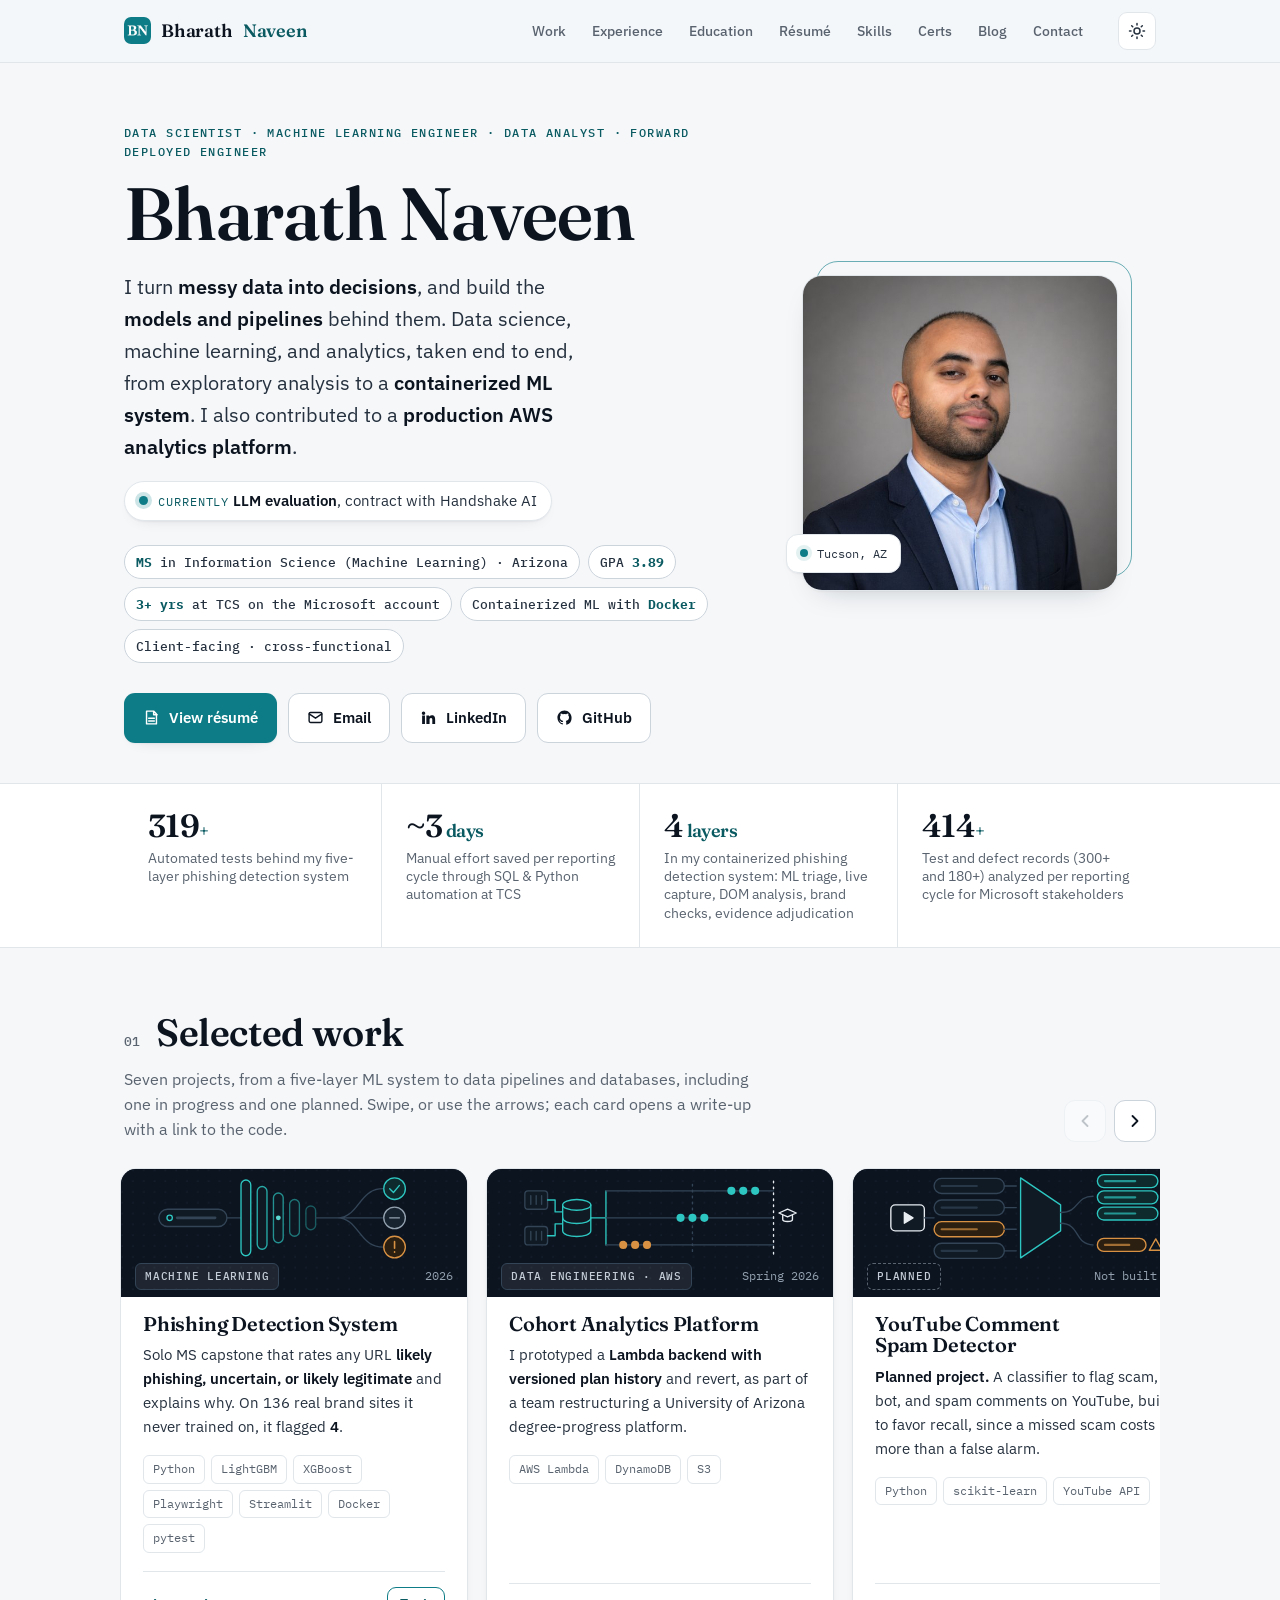
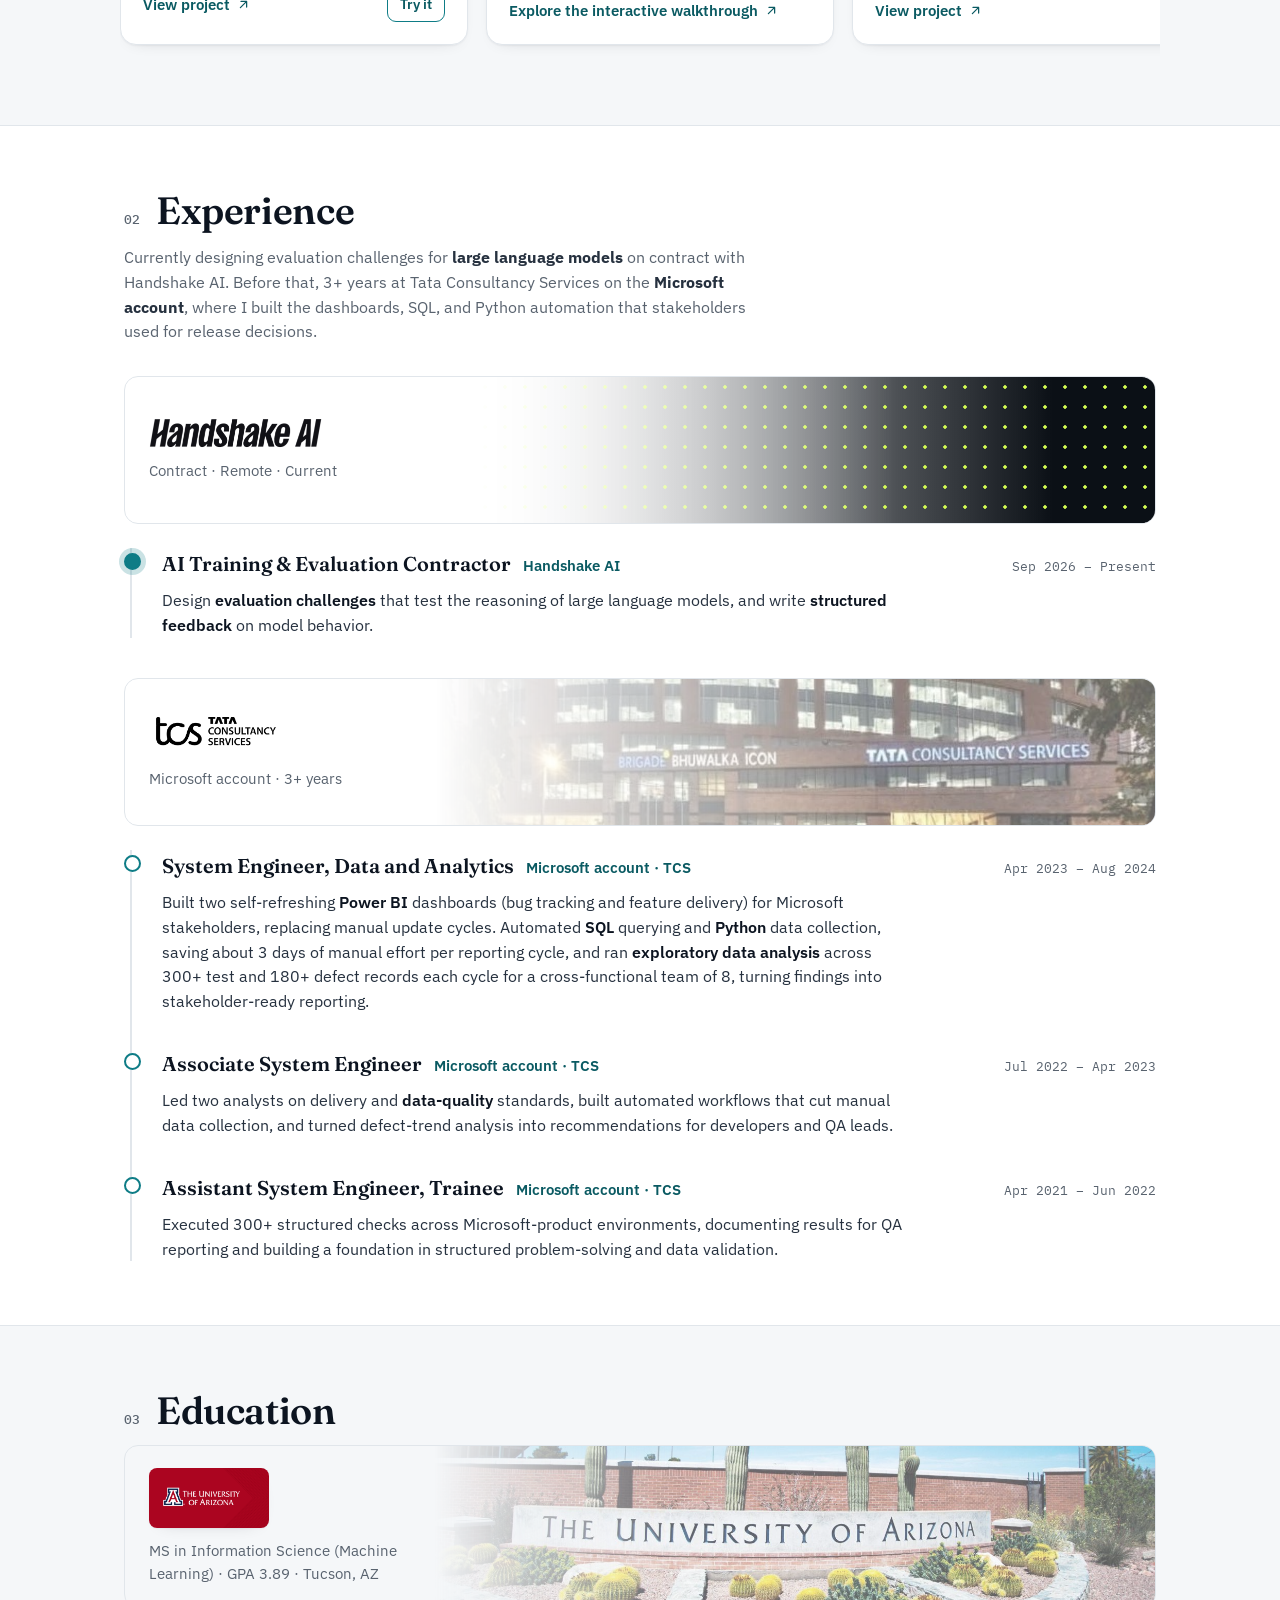
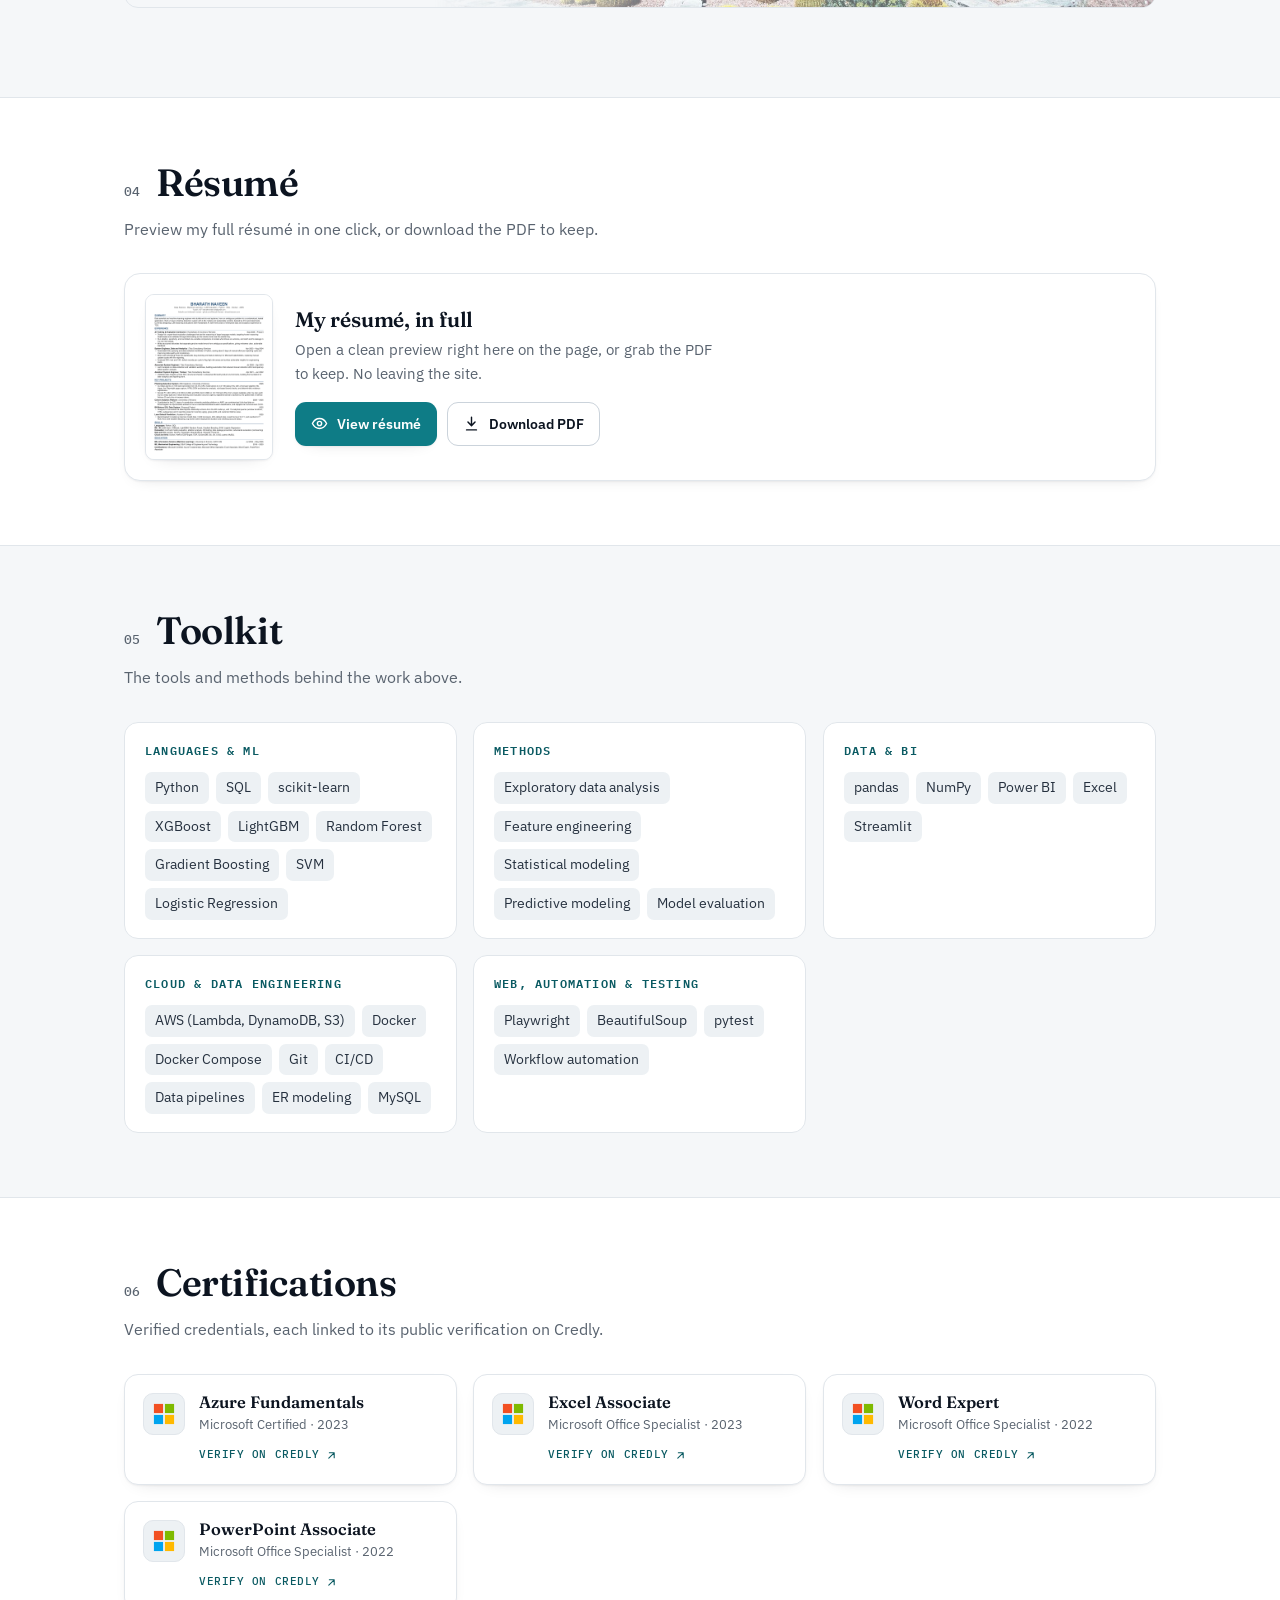
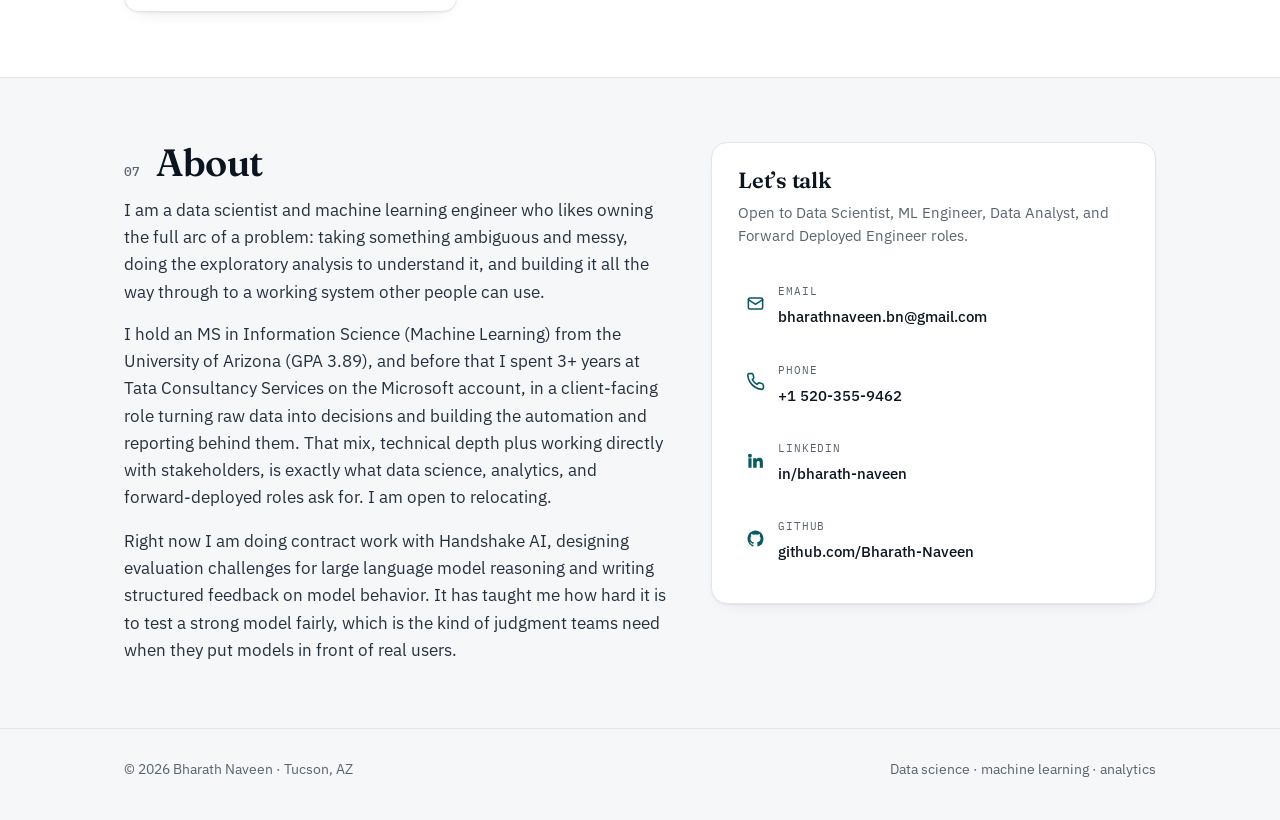
==== commit 51143741: "new UI + improvements on cohort project - cohort project got audited and new card elements and mini " ====
--- a/index.html
+++ b/index.html
@@ -240,16 +240,20 @@
 .pcard .pdate{font-family:"IBM Plex Mono",monospace; font-size:11.5px; color:var(--muted); white-space:nowrap}
 .pcard .tag.wip{background:transparent; border:1px dashed var(--line-strong); color:var(--muted)}
 .pcard h3{font-size:20px; letter-spacing:-.01em}
-.pcard .pwhat{color:var(--ink-soft); font-size:15px; margin-top:9px; flex:1}
+.pcard .pwhat{color:var(--ink-soft); font-size:15px; margin-top:9px; display:-webkit-box; -webkit-box-orient:vertical; -webkit-line-clamp:5; line-clamp:5; overflow:hidden}
 .pcard .pwhat b{color:var(--ink); font-weight:600}
-.pcard .pstack{display:flex; flex-wrap:wrap; gap:6px; margin-top:16px}
+.pcard .pstack{display:flex; flex-wrap:wrap; gap:6px; margin-top:16px; margin-bottom:18px}
 .pcard{position:relative}
-.pcard .pfoot{margin-top:18px; padding-top:15px; border-top:1px solid var(--line); display:flex; gap:14px; align-items:center; flex-wrap:wrap}
+.pcard .pfoot{margin-top:auto; padding-top:15px; border-top:1px solid var(--line); display:flex; gap:14px; align-items:center; flex-wrap:wrap}
 .pcard .pfoot .link::after{content:""; position:absolute; inset:0; z-index:1; border-radius:16px}
 .pcard:hover .pfoot .link{text-decoration:underline}
 .pcard .pfoot .trylink{position:relative; z-index:2; font-weight:600; font-size:13.5px; padding:6px 12px; border-radius:9px; border:1px solid var(--accent); color:var(--accent-strong); margin-left:auto}
 .pcard .pfoot .trylink:hover{background:var(--accent-wash)}
-.pcard .pthumb{display:block; width:calc(100% + 44px); max-width:none; height:116px; object-fit:contain; background:#0C1420; margin:-22px -22px 16px; border-radius:15px 15px 0 0}
+.pcard .pthumb{display:block; width:calc(100% + 44px); max-width:none; height:128px; object-fit:cover; background:#0C1420; margin:-22px -22px 16px; border-radius:15px 15px 0 0}
+.pcard .ptop{position:absolute; left:14px; right:14px; top:94px; margin:0}
+.pcard .ptop .tag{background:rgba(255,255,255,.08); color:#C4CDD7; border:1px solid #324456}
+.pcard .ptop .tag.wip{background:transparent; border:1px dashed #59636F; color:#C4CDD7}
+.pcard .ptop .pdate{color:#93A0AE}
 
 /* rail motion + polish */
 .pcard{transition:border-color .18s ease, box-shadow .22s ease, transform .22s cubic-bezier(.22,.61,.36,1)}
@@ -602,72 +606,74 @@
          THUMBNAIL: each card starts with an <img class="pthumb"> pointing at
          assets/thumbs/<project>.svg. For a new project, draw one from
          assets/thumbs/_template.svg (rules are inside that file).
+         DESCRIPTION: keep it to about 150 characters (4 lines on the card),
+         strongest fact first. The full story goes on the project page.
     ============================================================ -->
     <div class="proj-rail" tabindex="0" aria-label="Projects, scroll horizontally">
 
       <!-- PROJECT CARD -->
       <article class="pcard">
-        <img class="pthumb" src="assets/thumbs/phishing.svg" alt="" width="640" height="360" loading="lazy">
+        <img class="pthumb" src="assets/thumbs/phishing.svg" alt="" width="640" height="236" loading="lazy">
         <div class="ptop"><span class="tag">Machine Learning</span><span class="pdate">2026</span></div>
         <h3>Phishing Detection System</h3>
-        <p class="pwhat">Scores any URL on demand and returns a <b>likely-phishing, uncertain, or likely-legitimate</b> verdict with the reasons behind it, sending uncertain cases to review. A five-layer pipeline: ML triage, live page capture, DOM analysis, rule-based brand checks, and a deterministic adjudication layer. On 136 real brand sites it never trained on, it flagged <b>4</b> as phishing. Solo MS capstone, containerized with Docker.</p>
+        <p class="pwhat">Solo MS capstone that rates any URL <b>likely phishing, uncertain, or likely legitimate</b> and explains why. On 136 real brand sites it never trained on, it flagged <b>4</b>.</p>
         <div class="pstack"><span class="pill">Python</span><span class="pill">LightGBM</span><span class="pill">XGBoost</span><span class="pill">Playwright</span><span class="pill">Streamlit</span><span class="pill">Docker</span><span class="pill">pytest</span></div>
         <div class="pfoot"><a class="link" href="projects/phishing-detection-system.html">View project <svg viewBox="0 0 24 24" fill="none" stroke="currentColor" stroke-width="2" stroke-linecap="round" stroke-linejoin="round"><path d="M7 17 17 7M8 7h9v9"/></svg></a><a class="trylink" href="projects/phishing-detection-system.html#demo">Try it</a></div>
       </article>
 
       <!-- PROJECT CARD -->
       <article class="pcard">
-        <img class="pthumb" src="assets/thumbs/cohort.svg" alt="" width="640" height="360" loading="lazy">
-        <div class="ptop"><span class="tag">Data Engineering &middot; AWS</span><span class="pdate">Aug 2026</span></div>
+        <img class="pthumb" src="assets/thumbs/cohort.svg" alt="" width="640" height="236" loading="lazy">
+        <div class="ptop"><span class="tag">Data Engineering &middot; AWS</span><span class="pdate">Spring 2026</span></div>
         <h3>Cohort Analytics Platform</h3>
-        <p class="pwhat">A <b>production platform</b> University of Arizona advisors use to see whether student cohorts are on track, behind, or ahead of their degree pace. I contributed to its ETL layer: I ran and maintained containerized Julia load jobs on ECS/Fargate into DynamoDB, worked on the degree-progress classification, and shipped through the existing CI/CD. Team-built, university-owned, access-restricted.</p>
-        <div class="pstack"><span class="pill">ECS / Fargate</span><span class="pill">DynamoDB</span><span class="pill">Docker / ECR</span><span class="pill">CI/CD</span></div>
-        <div class="pfoot"><a class="link" href="projects/cohort-analytics-platform.html">View project <svg viewBox="0 0 24 24" fill="none" stroke="currentColor" stroke-width="2" stroke-linecap="round" stroke-linejoin="round"><path d="M7 17 17 7M8 7h9v9"/></svg></a></div>
+        <p class="pwhat">I prototyped a <b>Lambda backend with versioned plan history</b> and revert, as part of a team restructuring a University of Arizona degree-progress platform.</p>
+        <div class="pstack"><span class="pill">AWS Lambda</span><span class="pill">DynamoDB</span><span class="pill">S3</span></div>
+        <div class="pfoot"><a class="link" href="projects/cohort-analytics-platform.html">Explore the interactive walkthrough <svg viewBox="0 0 24 24" fill="none" stroke="currentColor" stroke-width="2" stroke-linecap="round" stroke-linejoin="round"><path d="M7 17 17 7M8 7h9v9"/></svg></a></div>
       </article>
 
       <!-- PROJECT CARD -->
       <article class="pcard">
-        <img class="pthumb" src="assets/thumbs/spam-detector.svg" alt="" width="640" height="360" loading="lazy">
+        <img class="pthumb" src="assets/thumbs/spam-detector.svg" alt="" width="640" height="236" loading="lazy">
         <div class="ptop"><span class="tag wip">Planned</span><span class="pdate">Not built yet</span></div>
         <h3>YouTube Comment Spam Detector</h3>
-        <p class="pwhat"><b>Planned project.</b> A classifier to flag harmful YouTube comments (phishing scams, adult-bait bots, and engagement spam), labeled with weak supervision and evaluated for recall on the high-risk categories, since a missed scam costs more than a false alarm.</p>
+        <p class="pwhat"><b>Planned project.</b> A classifier to flag scam, bot, and spam comments on YouTube, built to favor recall, since a missed scam costs more than a false alarm.</p>
         <div class="pstack"><span class="pill">Python</span><span class="pill">scikit-learn</span><span class="pill">YouTube API</span></div>
         <div class="pfoot"><a class="link" href="projects/youtube-comment-spam-detector.html">View project <svg viewBox="0 0 24 24" fill="none" stroke="currentColor" stroke-width="2" stroke-linecap="round" stroke-linejoin="round"><path d="M7 17 17 7M8 7h9v9"/></svg></a></div>
       </article>
 
       <!-- PROJECT CARD -->
       <article class="pcard">
-        <img class="pthumb" src="assets/thumbs/loan-default.svg" alt="" width="640" height="360" loading="lazy">
+        <img class="pthumb" src="assets/thumbs/loan-default.svg" alt="" width="640" height="236" loading="lazy">
         <div class="ptop"><span class="tag">Predictive Modeling</span><span class="pdate">2025</span></div>
         <h3>Loan Default Prediction</h3>
-        <p class="pwhat">Predicts which borrowers are likely to <b>default</b>, using German Credit data (1,000 borrowers). I benchmarked five models and tuned the top two for F1; Gradient Boosting came out best at <b>ROC-AUC 0.77</b>. Top drivers: employment duration, checking-account status, years at residence, age, and loan duration.</p>
+        <p class="pwhat">Predicts which borrowers are likely to <b>default</b>, using German Credit data. I benchmarked five models; Gradient Boosting came out best at <b>ROC-AUC 0.77</b>.</p>
         <div class="pstack"><span class="pill">Python</span><span class="pill">Gradient Boosting</span><span class="pill">Random Forest</span><span class="pill">SVM</span><span class="pill">scikit-learn</span></div>
         <div class="pfoot"><a class="link" href="projects/loan-default-prediction.html">View project <svg viewBox="0 0 24 24" fill="none" stroke="currentColor" stroke-width="2" stroke-linecap="round" stroke-linejoin="round"><path d="M7 17 17 7M8 7h9v9"/></svg></a></div>
       </article>
 
       <!-- PROJECT CARD -->
       <article class="pcard">
-        <img class="pthumb" src="assets/thumbs/bn-motors.svg" alt="" width="640" height="360" loading="lazy">
+        <img class="pthumb" src="assets/thumbs/bn-motors.svg" alt="" width="640" height="236" loading="lazy">
         <div class="ptop"><span class="tag">SQL &middot; Data modeling</span><span class="pdate">Oct 2025</span></div>
         <h3>BN Motors Database</h3>
-        <p class="pwhat">A 25-table relational database for a <b>multi-store car dealership</b>, covering sales, service, financing, and parts, with 10 analytical queries and 3 reporting views for inventory aging, gross profit, finance penetration, and lead-to-sale conversion.</p>
+        <p class="pwhat">A 25-table relational database for a <b>multi-store car dealership</b>: sales, service, financing, and parts, with 10 analytical queries and 3 reporting views.</p>
         <div class="pstack"><span class="pill">MySQL</span><span class="pill">SQL</span><span class="pill">ER modeling</span><span class="pill">Window functions</span></div>
         <div class="pfoot"><a class="link" href="projects/bn-motors-database.html">View project <svg viewBox="0 0 24 24" fill="none" stroke="currentColor" stroke-width="2" stroke-linecap="round" stroke-linejoin="round"><path d="M7 17 17 7M8 7h9v9"/></svg></a></div>
       </article>
 
       <!-- PROJECT CARD -->
       <article class="pcard">
-        <img class="pthumb" src="assets/thumbs/autorisk.svg" alt="" width="640" height="360" loading="lazy">
+        <img class="pthumb" src="assets/thumbs/autorisk.svg" alt="" width="640" height="236" loading="lazy">
         <div class="ptop"><span class="tag wip">In progress</span><span class="pdate">Jun 2026</span></div>
         <h3>AutoRisk</h3>
-        <p class="pwhat">In progress: a <b>reliability score for used cars</b> in a student's budget. So far I've built the NHTSA ingestion pipeline (complaints, recalls, investigations) for 30 popular 2012 to 2014 models. Complaint clustering, the depreciation model, and the app come next.</p>
+        <p class="pwhat">In progress: a <b>reliability score for used cars</b> in a student's budget. Built so far: the NHTSA data pipeline for 30 popular 2012 to 2014 models.</p>
         <div class="pstack"><span class="pill">Python</span><span class="pill">NHTSA API</span><span class="pill">pandas</span></div>
         <div class="pfoot"><a class="link" href="projects/autorisk.html">View project <svg viewBox="0 0 24 24" fill="none" stroke="currentColor" stroke-width="2" stroke-linecap="round" stroke-linejoin="round"><path d="M7 17 17 7M8 7h9v9"/></svg></a></div>
       </article>
 
       <!-- PROJECT CARD -->
       <article class="pcard">
-        <img class="pthumb" src="assets/thumbs/youtube-pipeline.svg" alt="" width="640" height="360" loading="lazy">
+        <img class="pthumb" src="assets/thumbs/youtube-pipeline.svg" alt="" width="640" height="236" loading="lazy">
         <div class="ptop"><span class="tag">Data Engineering</span><span class="pdate">Mar 2026</span></div>
         <h3>YouTube Analytics Pipeline</h3>
         <p class="pwhat">A class notebook that pulls stats for the <b>top 50 YouTube results</b> for one search query through the YouTube Data API and exports them to CSV and JSON.</p>
@@ -767,7 +773,7 @@
         <span class="sk">pandas</span><span class="sk">NumPy</span><span class="sk">Power BI</span><span class="sk">Excel</span><span class="sk">Streamlit</span>
       </div></div>
       <div class="skgroup"><h4>Cloud &amp; Data Engineering</h4><div class="sklist">
-        <span class="sk">AWS (ECS/Fargate, ECR, DynamoDB, S3)</span><span class="sk">Docker</span><span class="sk">Docker Compose</span><span class="sk">Git</span><span class="sk">CI/CD</span><span class="sk">ETL pipelines</span><span class="sk">ER modeling</span><span class="sk">MySQL</span>
+        <span class="sk">AWS (Lambda, DynamoDB, S3)</span><span class="sk">Docker</span><span class="sk">Docker Compose</span><span class="sk">Git</span><span class="sk">CI/CD</span><span class="sk">Data pipelines</span><span class="sk">ER modeling</span><span class="sk">MySQL</span>
       </div></div>
       <div class="skgroup"><h4>Web, Automation &amp; Testing</h4><div class="sklist">
         <span class="sk">Playwright</span><span class="sk">BeautifulSoup</span><span class="sk">pytest</span><span class="sk">Workflow automation</span>
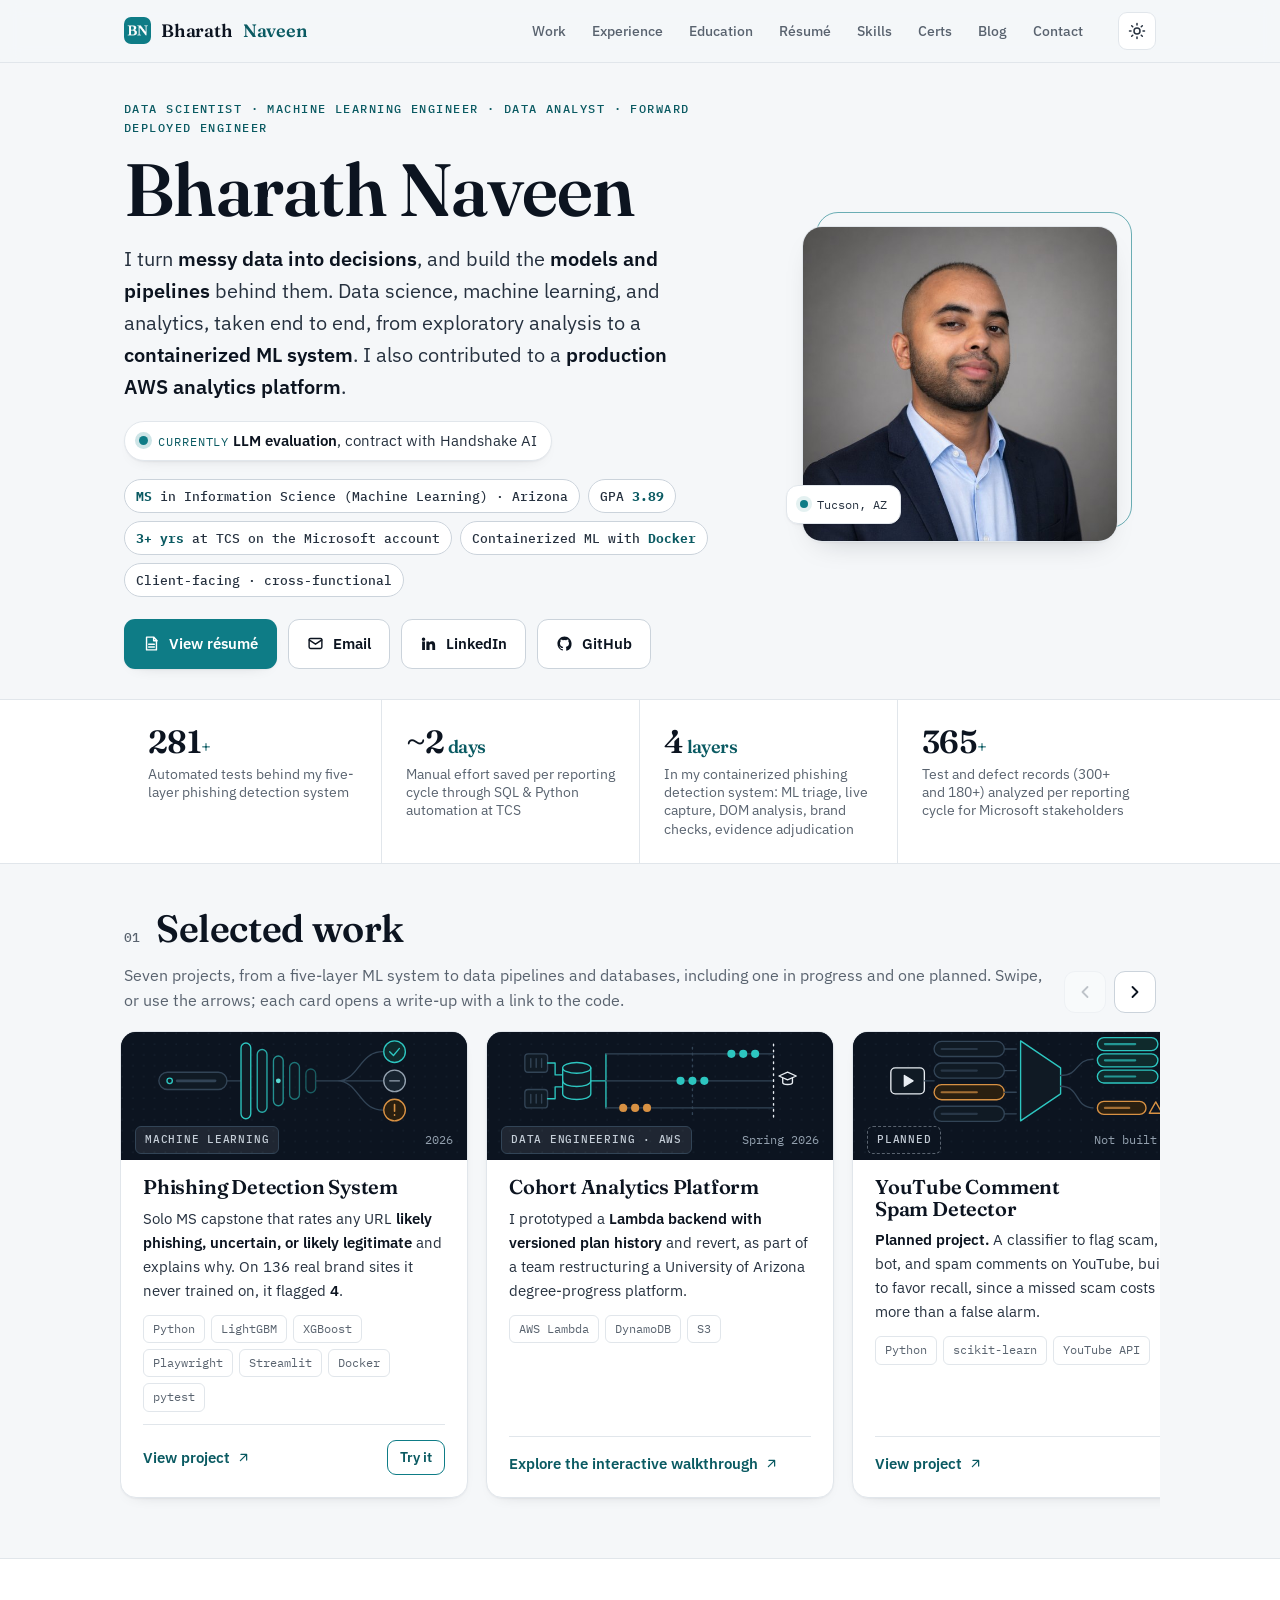
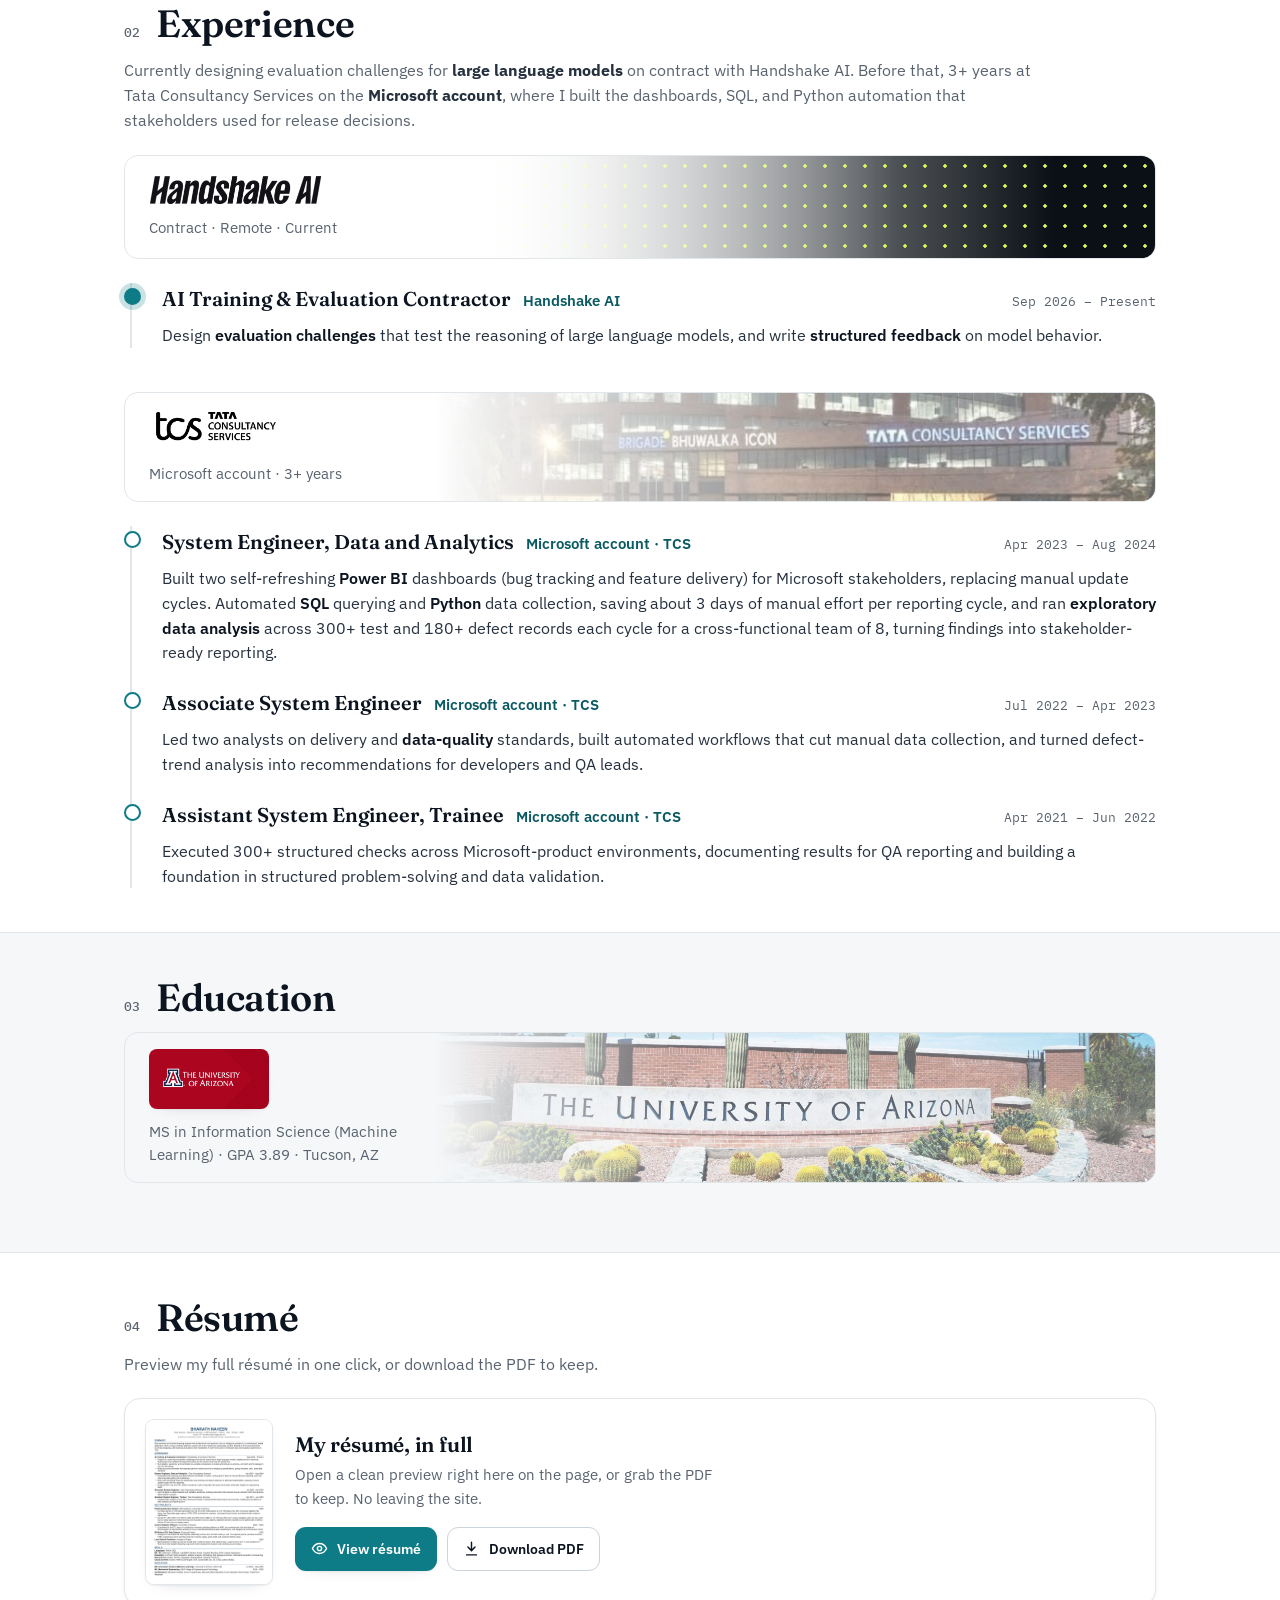
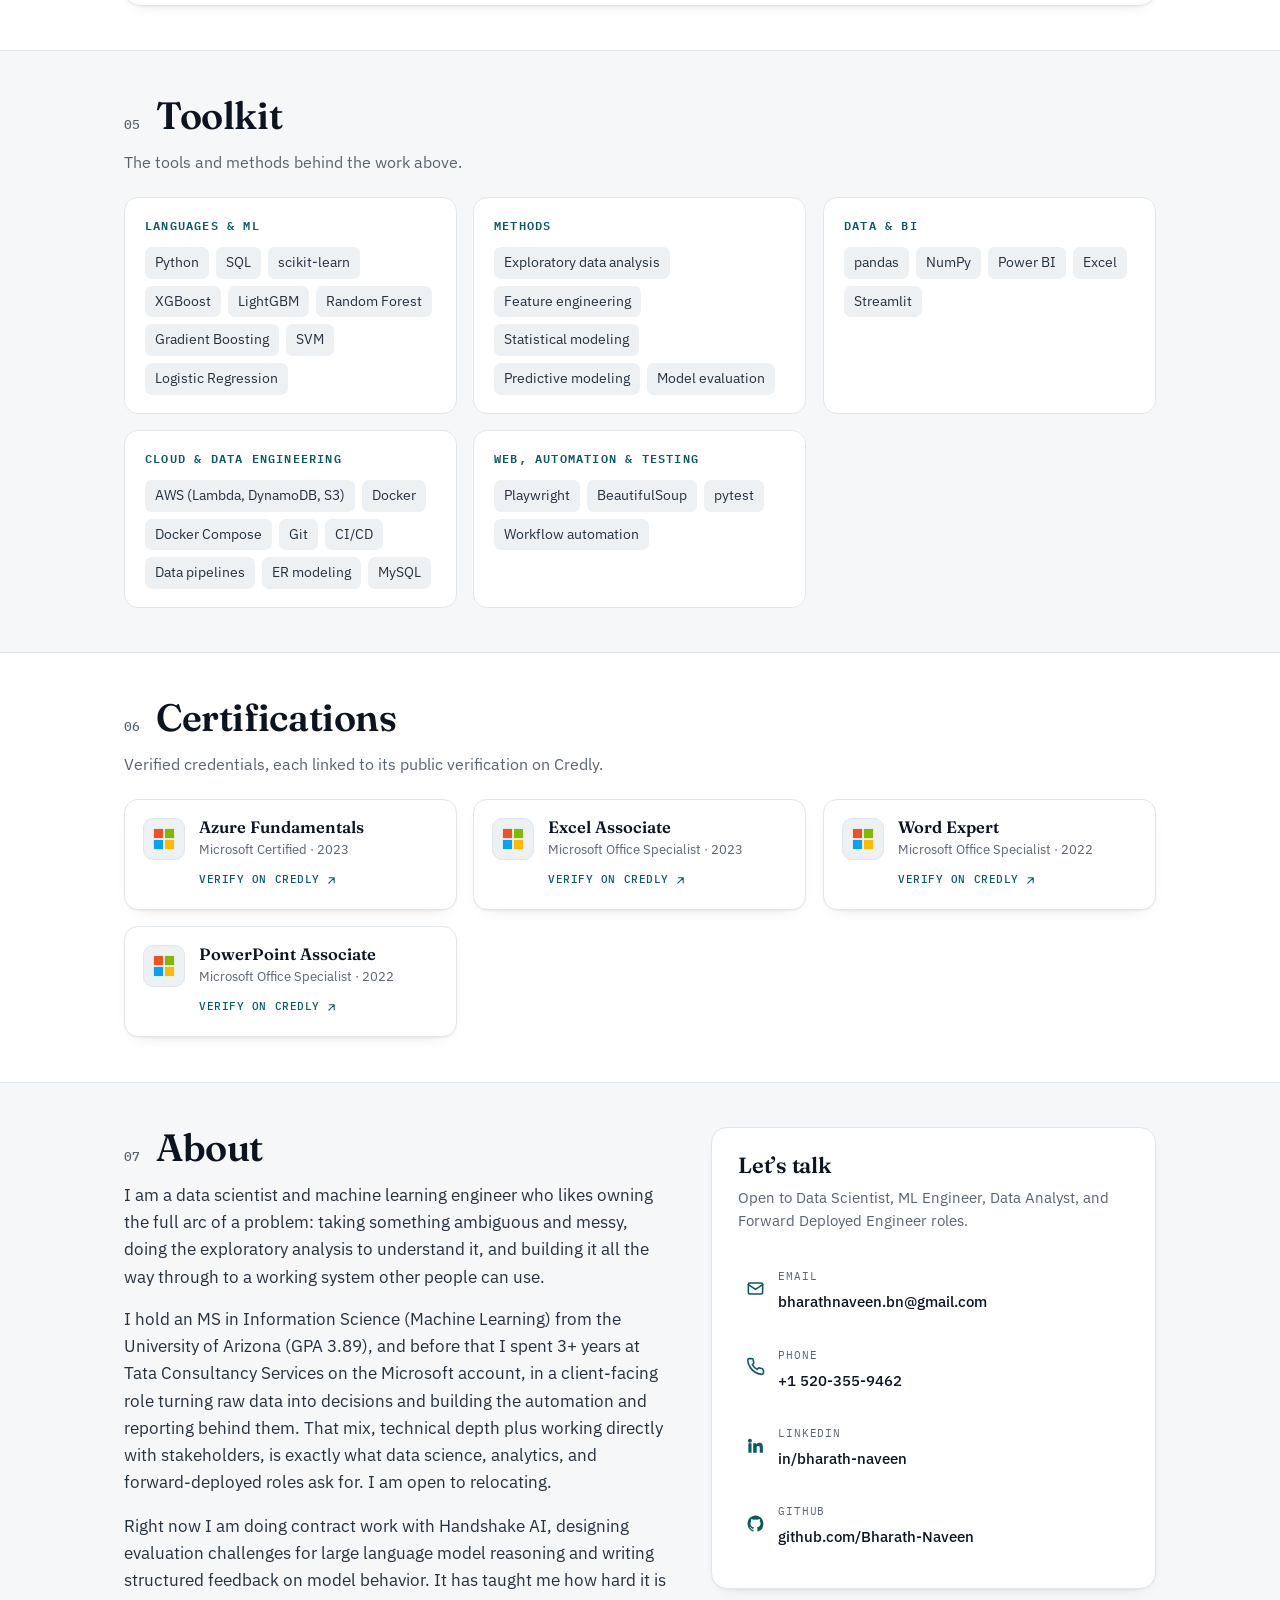
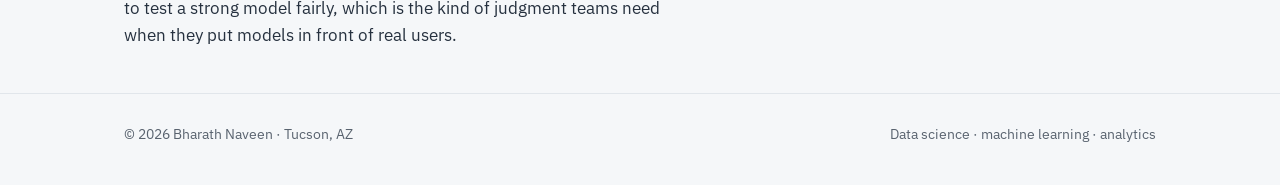
==== commit 5ada9087: "page discipline We have new UI changes where the page is rendered for most common browser and site b" ====
--- a/index.html
+++ b/index.html
@@ -479,6 +479,47 @@
   .orglockup.photo{min-height:120px; padding:18px}
   .orglockup.photo::before{inset:0 0 0 18%; opacity:.3}
   .orglockup.photo.remote::before{inset:0 0 0 70%}
+}
+/* Page discipline: on desktop each section fits one screen. Tiers follow window height. */
+@media (min-width:900px) and (max-height:900px){
+  section.block{padding:44px 0}
+  .hero{padding:36px 0 30px}
+  .hero .lead{max-width:46ch; margin-top:16px}
+  .chips{margin-top:18px}
+  .cta{margin-top:22px}
+  .sec-sub{max-width:92ch; margin-bottom:22px}
+  .rail-head{margin-bottom:14px}
+  .pcard .pstack{margin-top:12px; margin-bottom:12px}
+  .orglockup.photo{min-height:104px; padding:16px 24px}
+  .xrow{padding-bottom:22px}
+  .xbody{max-width:104ch}
+  .xp + .orglockup{margin-top:44px; scroll-margin-top:84px}
+}
+@media (min-width:900px) and (max-height:760px){
+  section.block{padding:30px 0}
+  .hero{padding:24px 0 22px}
+  .hero h1{font-size:clamp(44px, 5.2vw, 62px); margin-top:10px}
+  .hero .lead{font-size:18px; margin-top:12px}
+  .now-line{margin-top:14px}
+  .chips{margin-top:14px}
+  .cta{margin-top:18px}
+  .sec-head{margin-bottom:8px}
+  .sec-head h2{font-size:32px}
+  .sec-sub{margin-bottom:16px; font-size:15px}
+  .proj-rail{padding-top:10px; padding-bottom:22px}
+  #work.block{padding:24px 0 22px}
+  .pcard{padding:18px}
+  .pcard .pthumb{height:100px; width:calc(100% + 36px); margin:-18px -18px 12px}
+  .pcard .ptop{top:68px}
+  .pcard h3{font-size:19px}
+  .pcard .pwhat{font-size:14.5px; margin-top:6px}
+  .pcard .pfoot{padding-top:11px}
+  .orglockup{margin-bottom:16px}
+  .orglockup.photo{min-height:84px; padding:12px 22px}
+  .orglockup.photo .orglogo-img{margin-bottom:6px}
+  .xrow{padding-bottom:16px}
+  .xbody{font-size:15px; margin-top:5px}
+  .xp + .orglockup{margin-top:34px}
 }
 </style>
 </head>
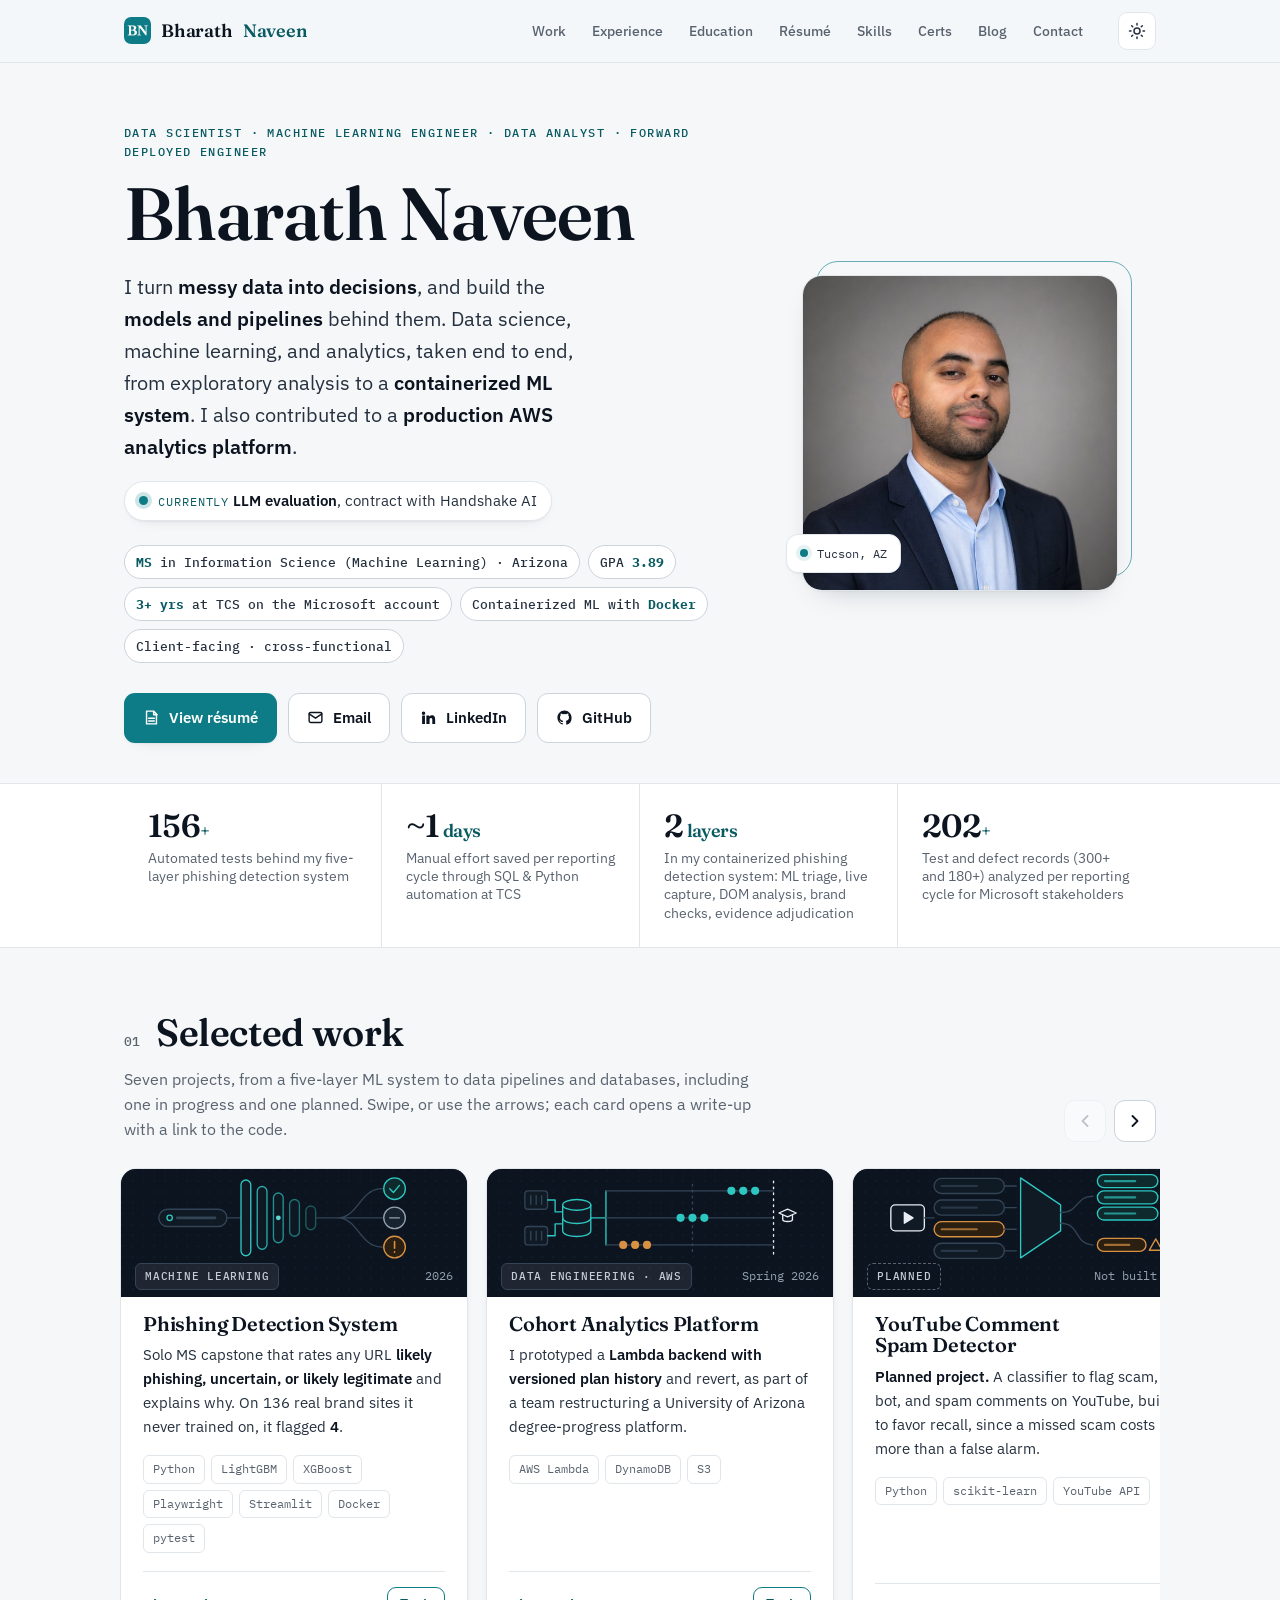
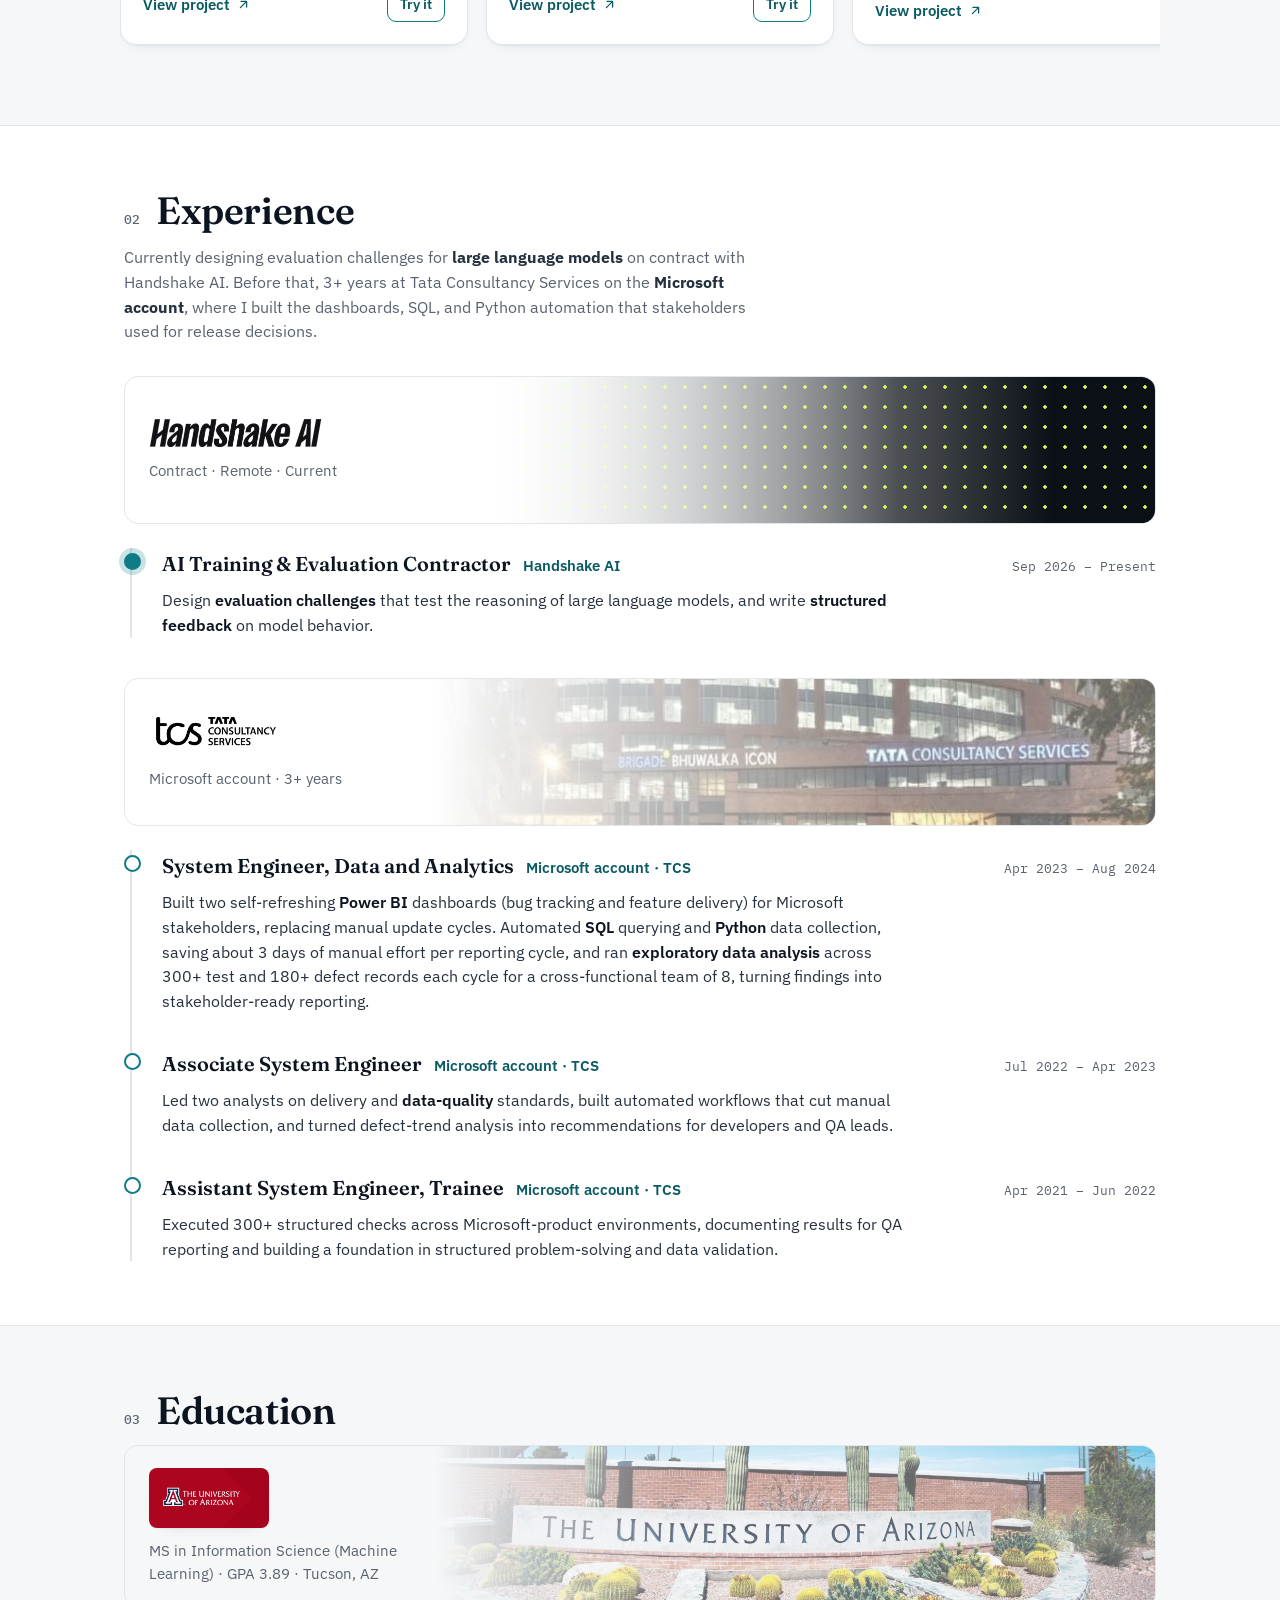
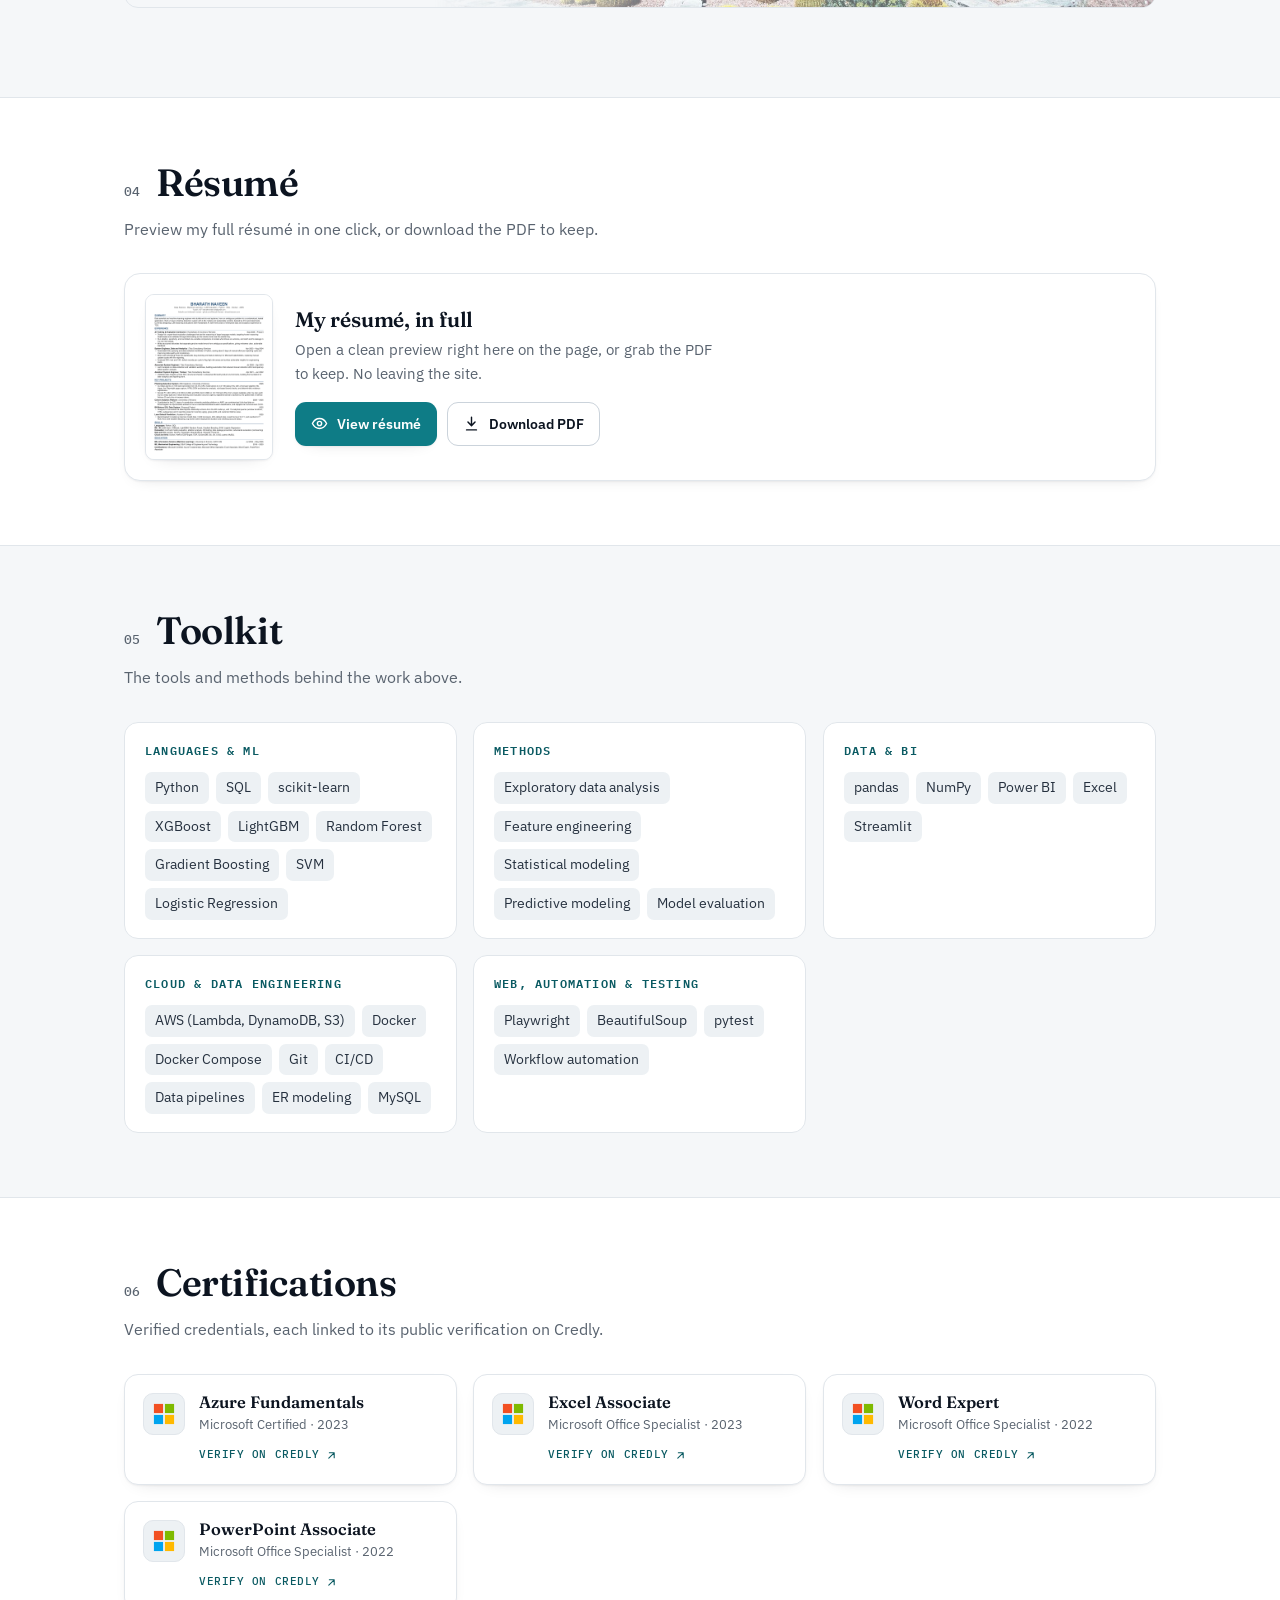
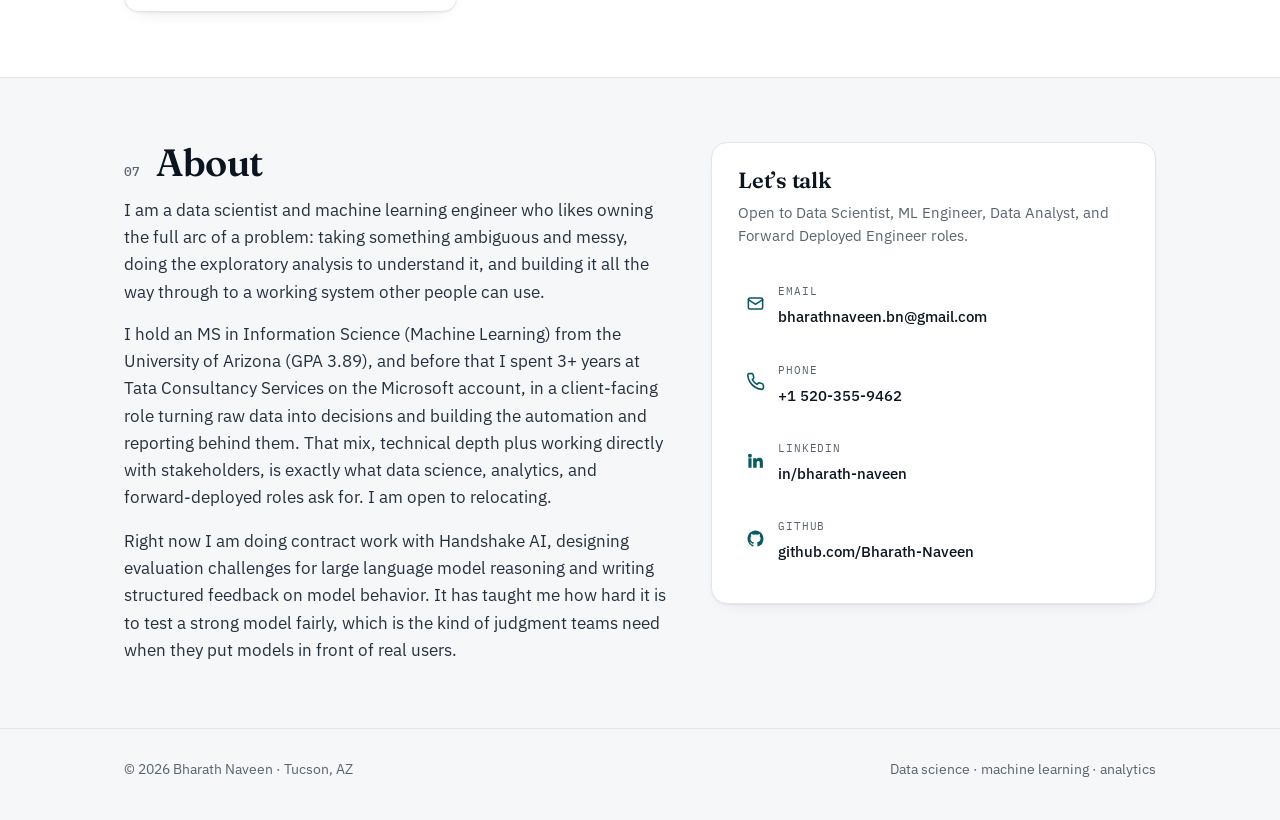
==== commit 915f15b2: "page discipline fixes" ====
--- a/index.html
+++ b/index.html
@@ -480,47 +480,6 @@
   .orglockup.photo::before{inset:0 0 0 18%; opacity:.3}
   .orglockup.photo.remote::before{inset:0 0 0 70%}
 }
-/* Page discipline: on desktop each section fits one screen. Tiers follow window height. */
-@media (min-width:900px) and (max-height:900px){
-  section.block{padding:44px 0}
-  .hero{padding:36px 0 30px}
-  .hero .lead{max-width:46ch; margin-top:16px}
-  .chips{margin-top:18px}
-  .cta{margin-top:22px}
-  .sec-sub{max-width:92ch; margin-bottom:22px}
-  .rail-head{margin-bottom:14px}
-  .pcard .pstack{margin-top:12px; margin-bottom:12px}
-  .orglockup.photo{min-height:104px; padding:16px 24px}
-  .xrow{padding-bottom:22px}
-  .xbody{max-width:104ch}
-  .xp + .orglockup{margin-top:44px; scroll-margin-top:84px}
-}
-@media (min-width:900px) and (max-height:760px){
-  section.block{padding:30px 0}
-  .hero{padding:24px 0 22px}
-  .hero h1{font-size:clamp(44px, 5.2vw, 62px); margin-top:10px}
-  .hero .lead{font-size:18px; margin-top:12px}
-  .now-line{margin-top:14px}
-  .chips{margin-top:14px}
-  .cta{margin-top:18px}
-  .sec-head{margin-bottom:8px}
-  .sec-head h2{font-size:32px}
-  .sec-sub{margin-bottom:16px; font-size:15px}
-  .proj-rail{padding-top:10px; padding-bottom:22px}
-  #work.block{padding:24px 0 22px}
-  .pcard{padding:18px}
-  .pcard .pthumb{height:100px; width:calc(100% + 36px); margin:-18px -18px 12px}
-  .pcard .ptop{top:68px}
-  .pcard h3{font-size:19px}
-  .pcard .pwhat{font-size:14.5px; margin-top:6px}
-  .pcard .pfoot{padding-top:11px}
-  .orglockup{margin-bottom:16px}
-  .orglockup.photo{min-height:84px; padding:12px 22px}
-  .orglockup.photo .orglogo-img{margin-bottom:6px}
-  .xrow{padding-bottom:16px}
-  .xbody{font-size:15px; margin-top:5px}
-  .xp + .orglockup{margin-top:34px}
-}
 </style>
 </head>
 <body>
@@ -659,7 +618,7 @@
         <h3>Phishing Detection System</h3>
         <p class="pwhat">Solo MS capstone that rates any URL <b>likely phishing, uncertain, or likely legitimate</b> and explains why. On 136 real brand sites it never trained on, it flagged <b>4</b>.</p>
         <div class="pstack"><span class="pill">Python</span><span class="pill">LightGBM</span><span class="pill">XGBoost</span><span class="pill">Playwright</span><span class="pill">Streamlit</span><span class="pill">Docker</span><span class="pill">pytest</span></div>
-        <div class="pfoot"><a class="link" href="projects/phishing-detection-system.html">View project <svg viewBox="0 0 24 24" fill="none" stroke="currentColor" stroke-width="2" stroke-linecap="round" stroke-linejoin="round"><path d="M7 17 17 7M8 7h9v9"/></svg></a><a class="trylink" href="projects/phishing-detection-system.html#demo">Try it</a></div>
+        <div class="pfoot"><a class="link" href="projects/phishing-detection-system.html">View project <svg viewBox="0 0 24 24" fill="none" stroke="currentColor" stroke-width="2" stroke-linecap="round" stroke-linejoin="round"><path d="M7 17 17 7M8 7h9v9"/></svg></a><a class="trylink" href="projects/phishing-detection-system.html#try">Try it</a></div>
       </article>
 
       <!-- PROJECT CARD -->
@@ -669,7 +628,7 @@
         <h3>Cohort Analytics Platform</h3>
         <p class="pwhat">I prototyped a <b>Lambda backend with versioned plan history</b> and revert, as part of a team restructuring a University of Arizona degree-progress platform.</p>
         <div class="pstack"><span class="pill">AWS Lambda</span><span class="pill">DynamoDB</span><span class="pill">S3</span></div>
-        <div class="pfoot"><a class="link" href="projects/cohort-analytics-platform.html">Explore the interactive walkthrough <svg viewBox="0 0 24 24" fill="none" stroke="currentColor" stroke-width="2" stroke-linecap="round" stroke-linejoin="round"><path d="M7 17 17 7M8 7h9v9"/></svg></a></div>
+        <div class="pfoot"><a class="link" href="projects/cohort-analytics-platform.html">View project <svg viewBox="0 0 24 24" fill="none" stroke="currentColor" stroke-width="2" stroke-linecap="round" stroke-linejoin="round"><path d="M7 17 17 7M8 7h9v9"/></svg></a><a class="trylink" href="projects/cohort-analytics-platform.html#sandbox">Try it</a></div>
       </article>
 
       <!-- PROJECT CARD -->
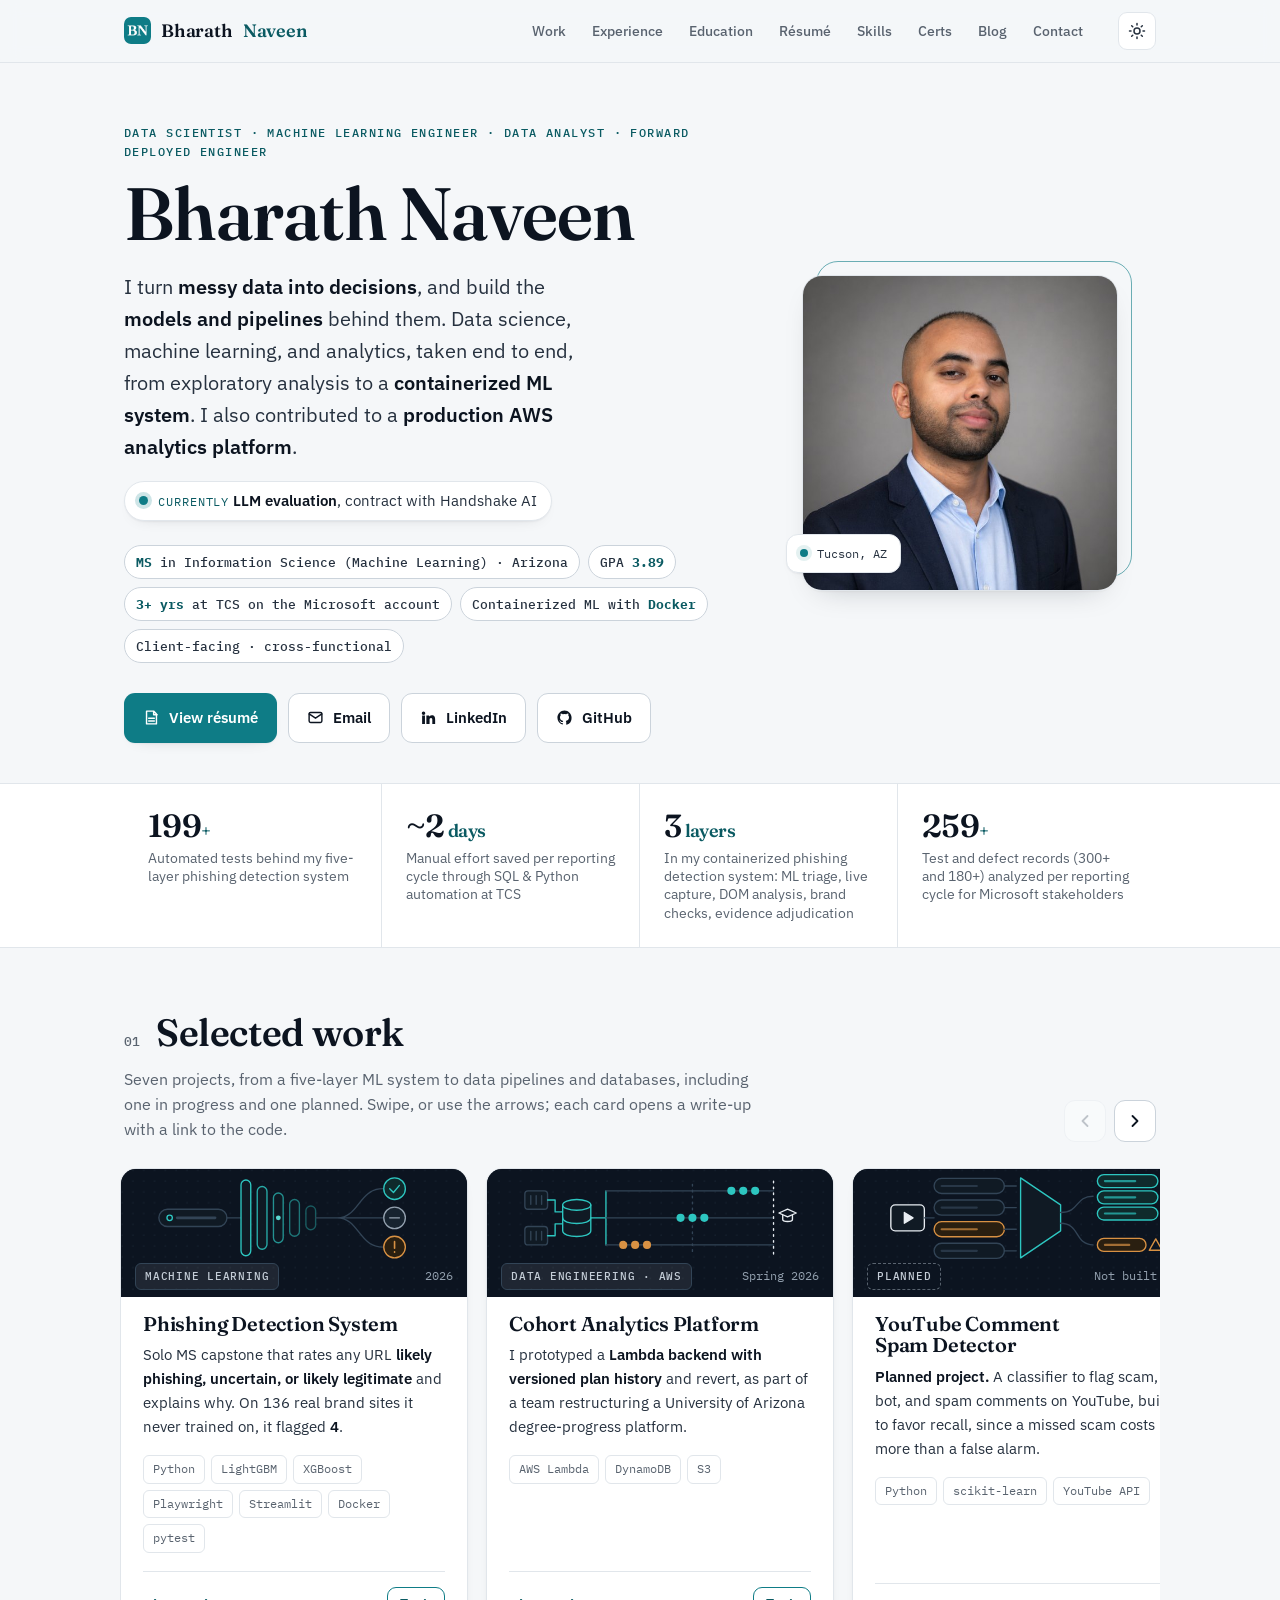
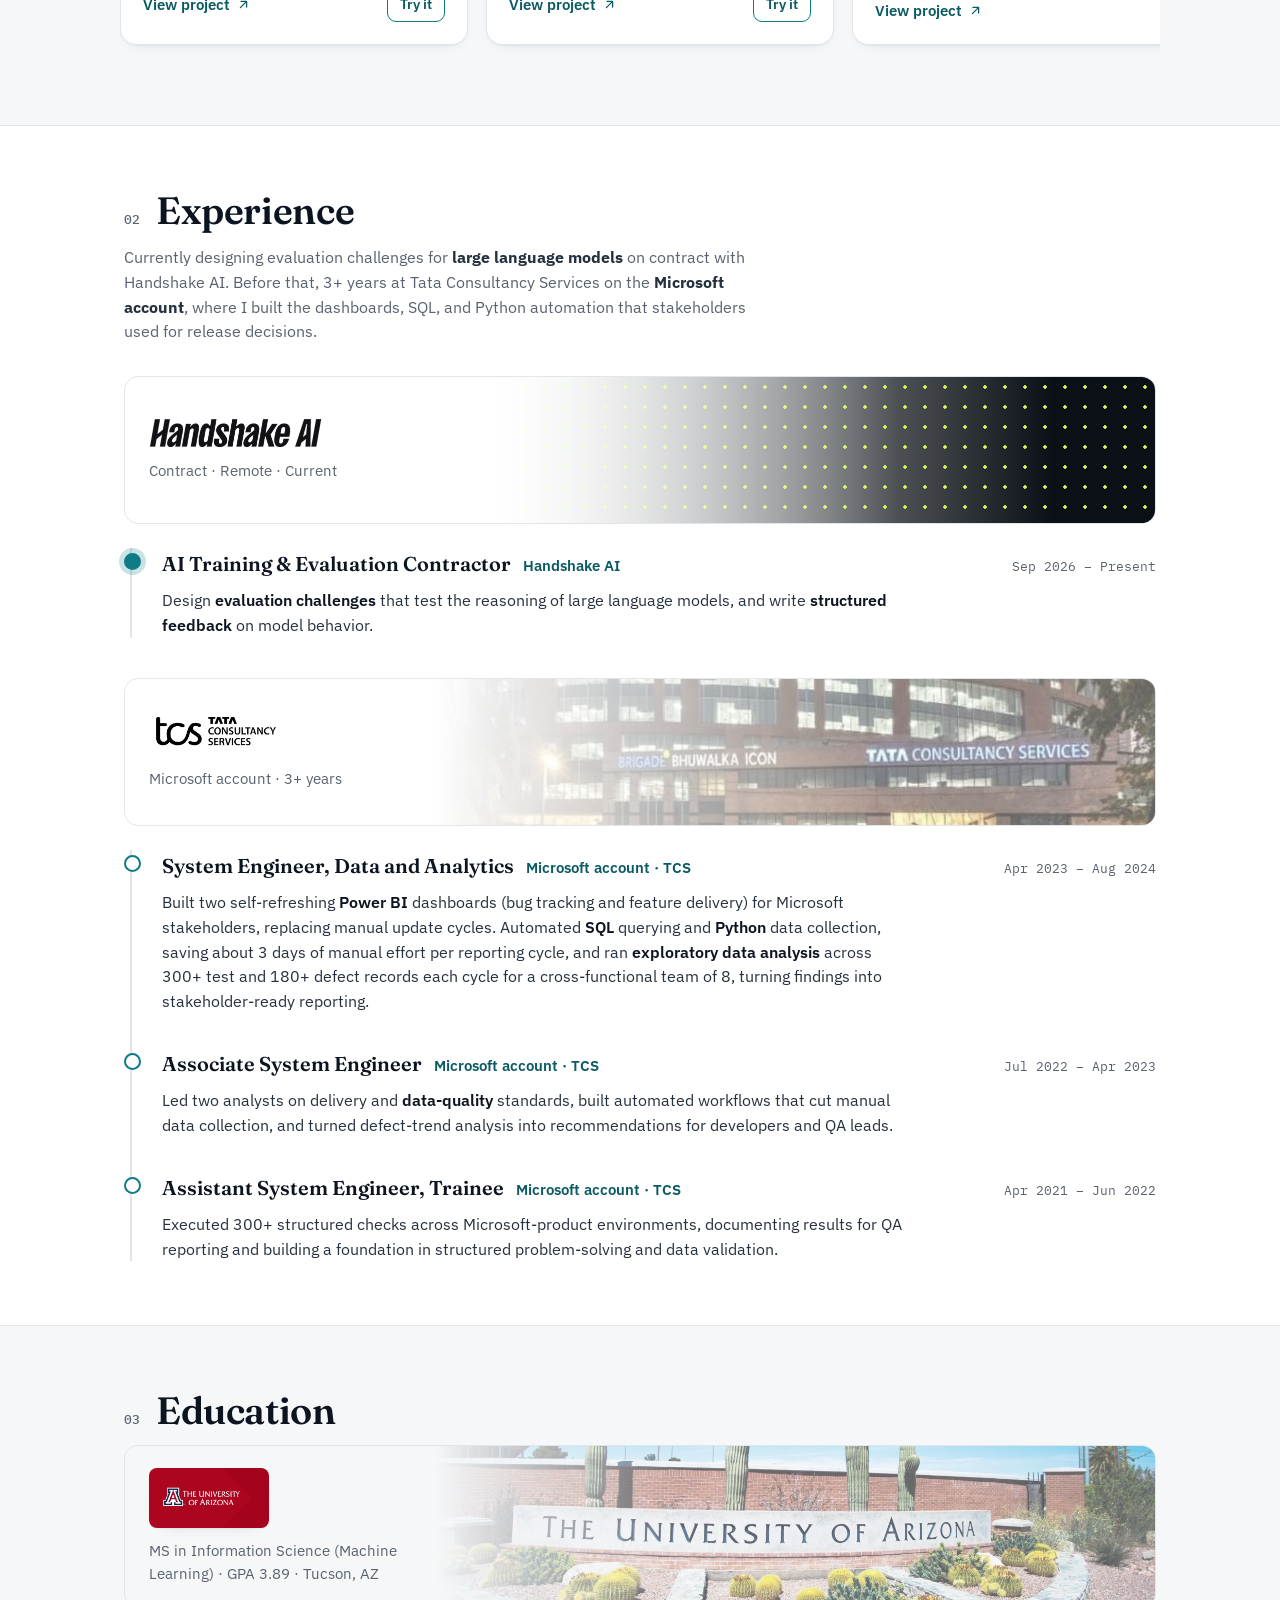
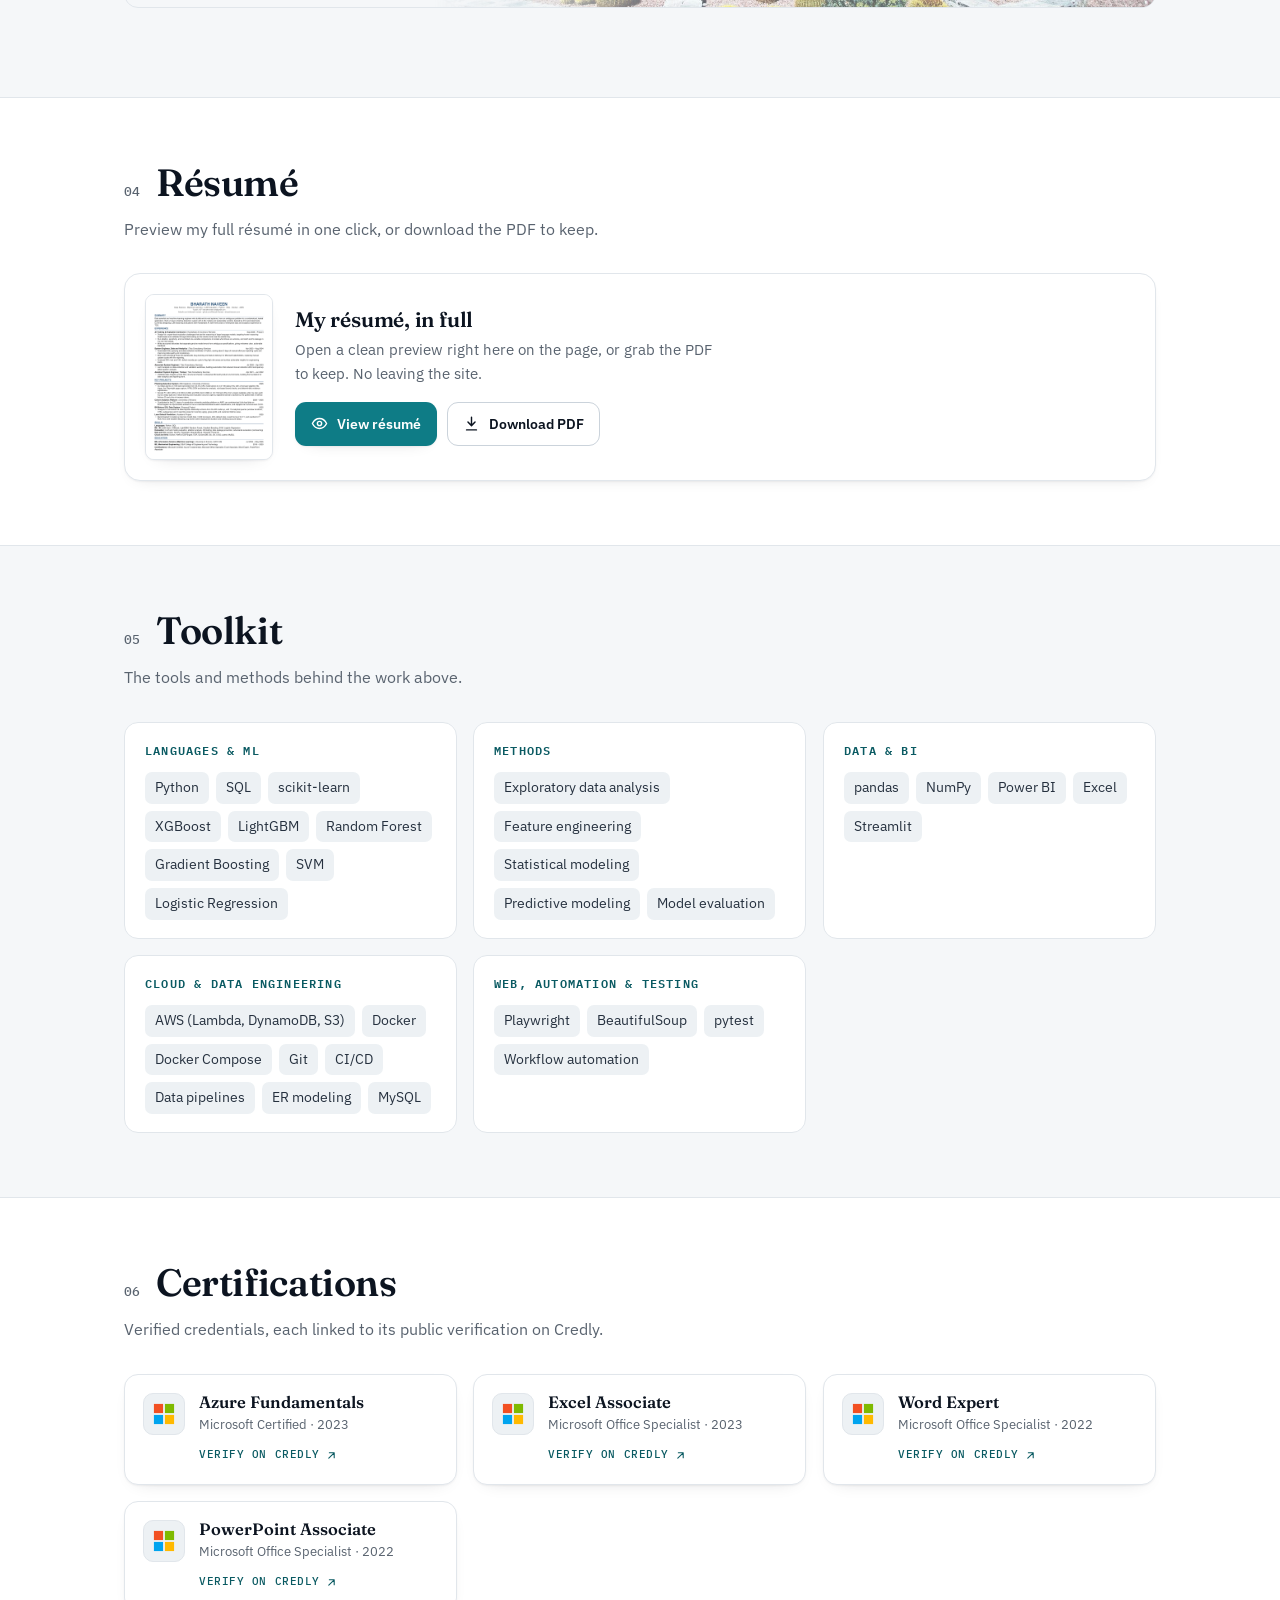
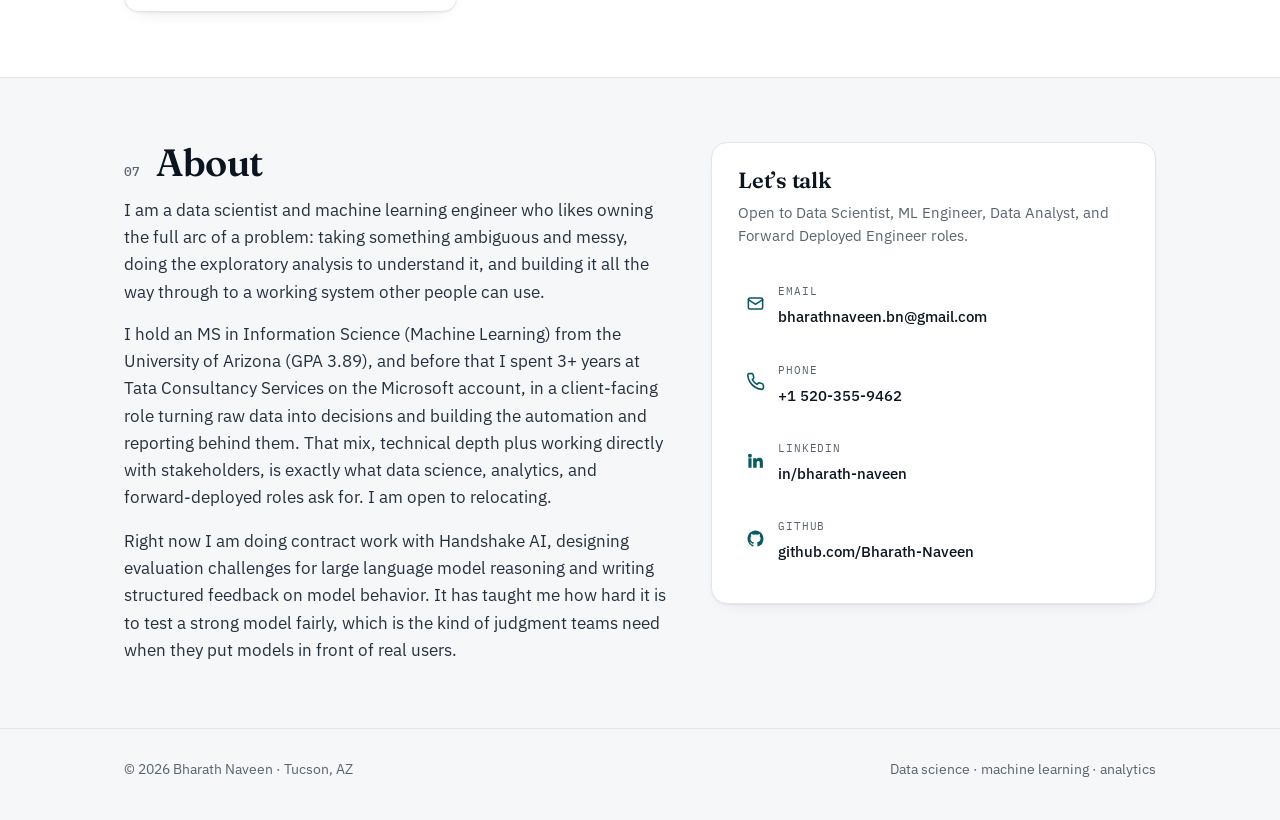
==== commit f87f8f2c: "mini game pop up on cohort" ====
--- a/index.html
+++ b/index.html
@@ -628,7 +628,7 @@
         <h3>Cohort Analytics Platform</h3>
         <p class="pwhat">I prototyped a <b>Lambda backend with versioned plan history</b> and revert, as part of a team restructuring a University of Arizona degree-progress platform.</p>
         <div class="pstack"><span class="pill">AWS Lambda</span><span class="pill">DynamoDB</span><span class="pill">S3</span></div>
-        <div class="pfoot"><a class="link" href="projects/cohort-analytics-platform.html">View project <svg viewBox="0 0 24 24" fill="none" stroke="currentColor" stroke-width="2" stroke-linecap="round" stroke-linejoin="round"><path d="M7 17 17 7M8 7h9v9"/></svg></a><a class="trylink" href="projects/cohort-analytics-platform.html#sandbox">Try it</a></div>
+        <div class="pfoot"><a class="link" href="projects/cohort-analytics-platform.html">View project <svg viewBox="0 0 24 24" fill="none" stroke="currentColor" stroke-width="2" stroke-linecap="round" stroke-linejoin="round"><path d="M7 17 17 7M8 7h9v9"/></svg></a><a class="trylink" href="projects/cohort-analytics-platform.html#try">Try it</a></div>
       </article>
 
       <!-- PROJECT CARD -->
